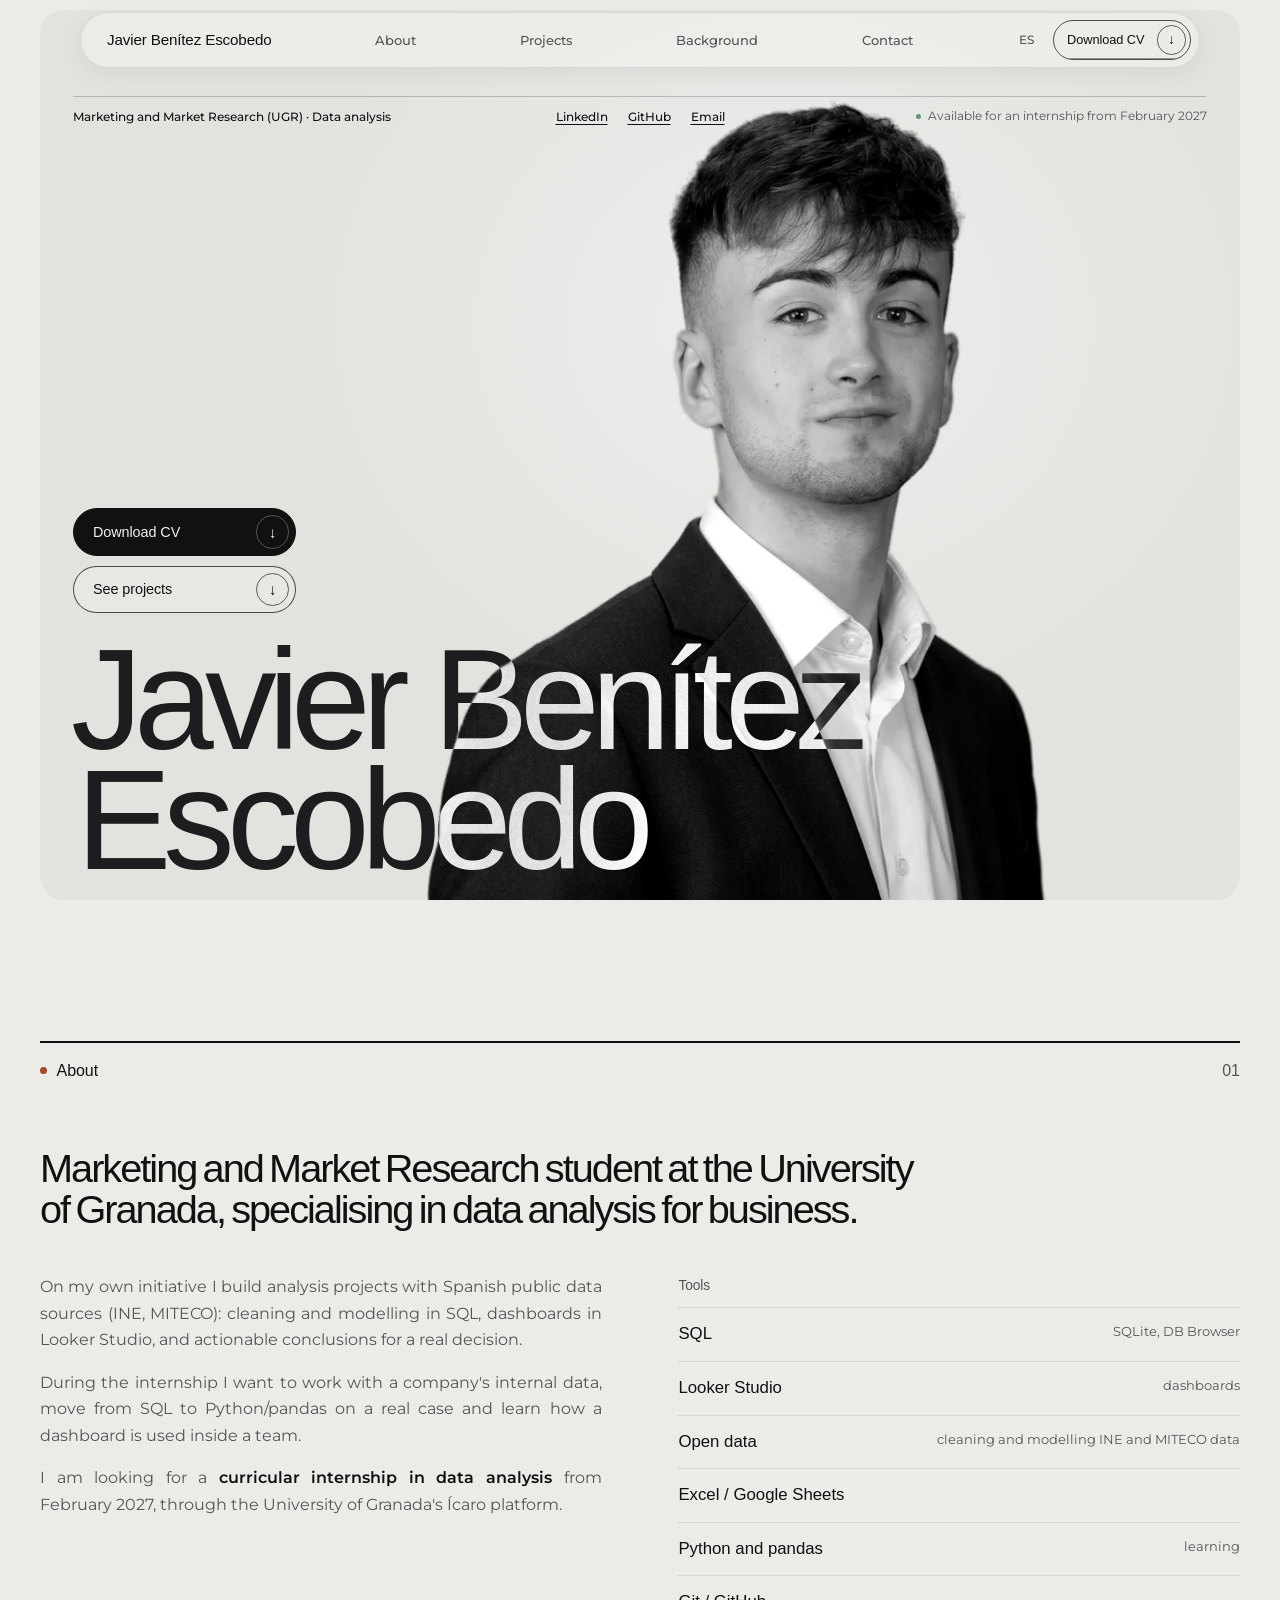
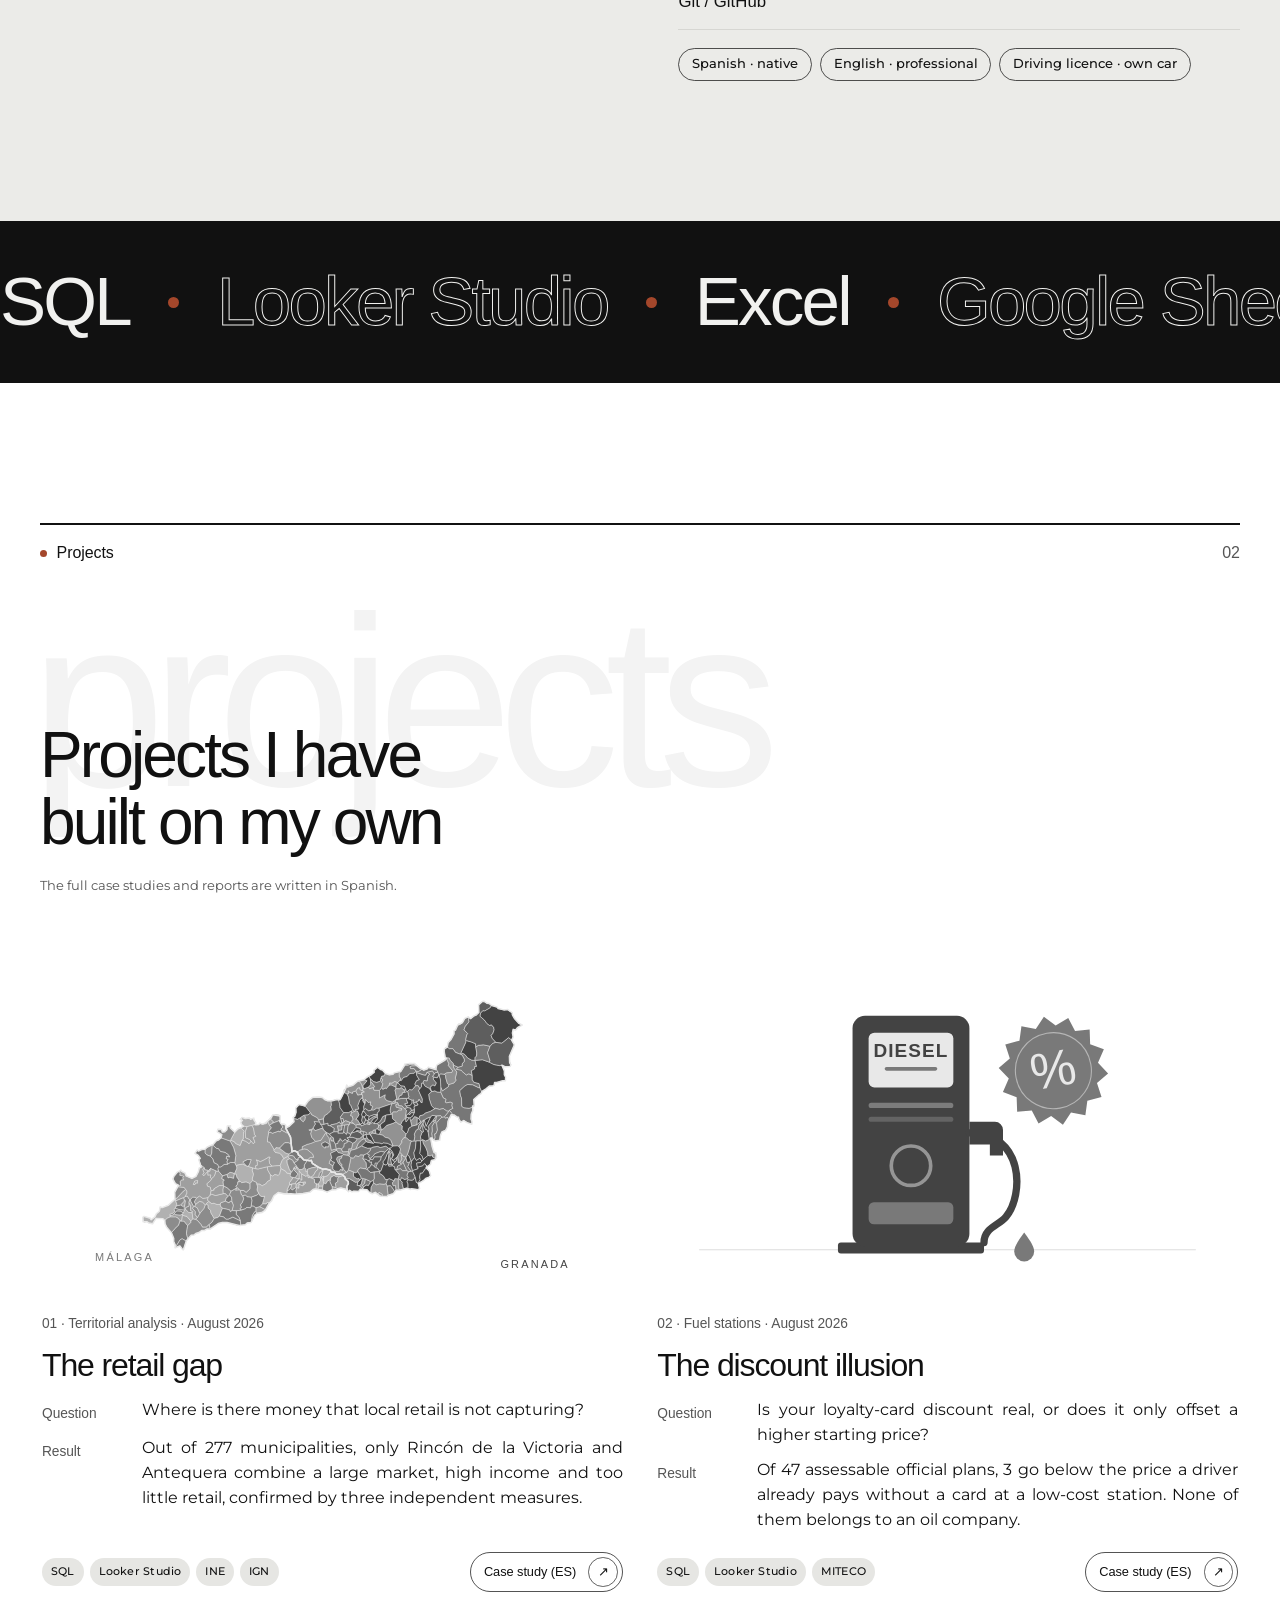
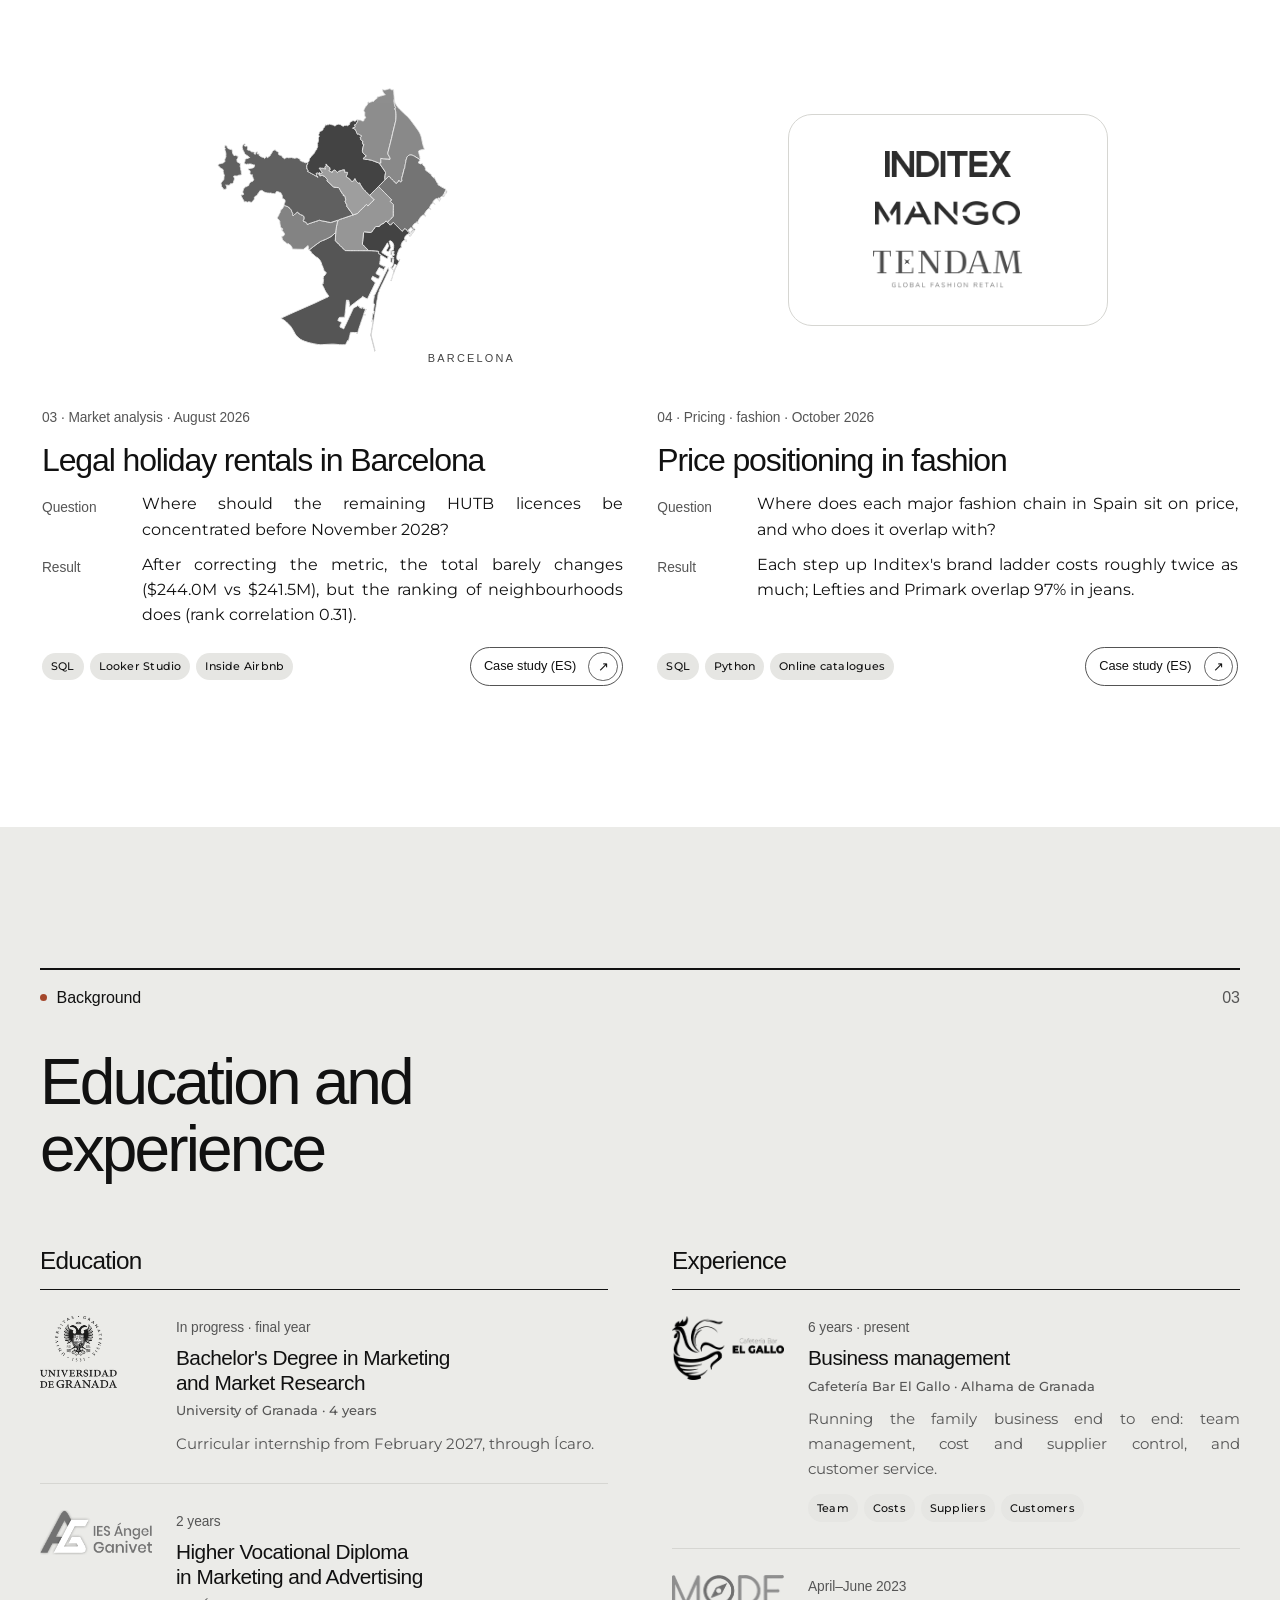
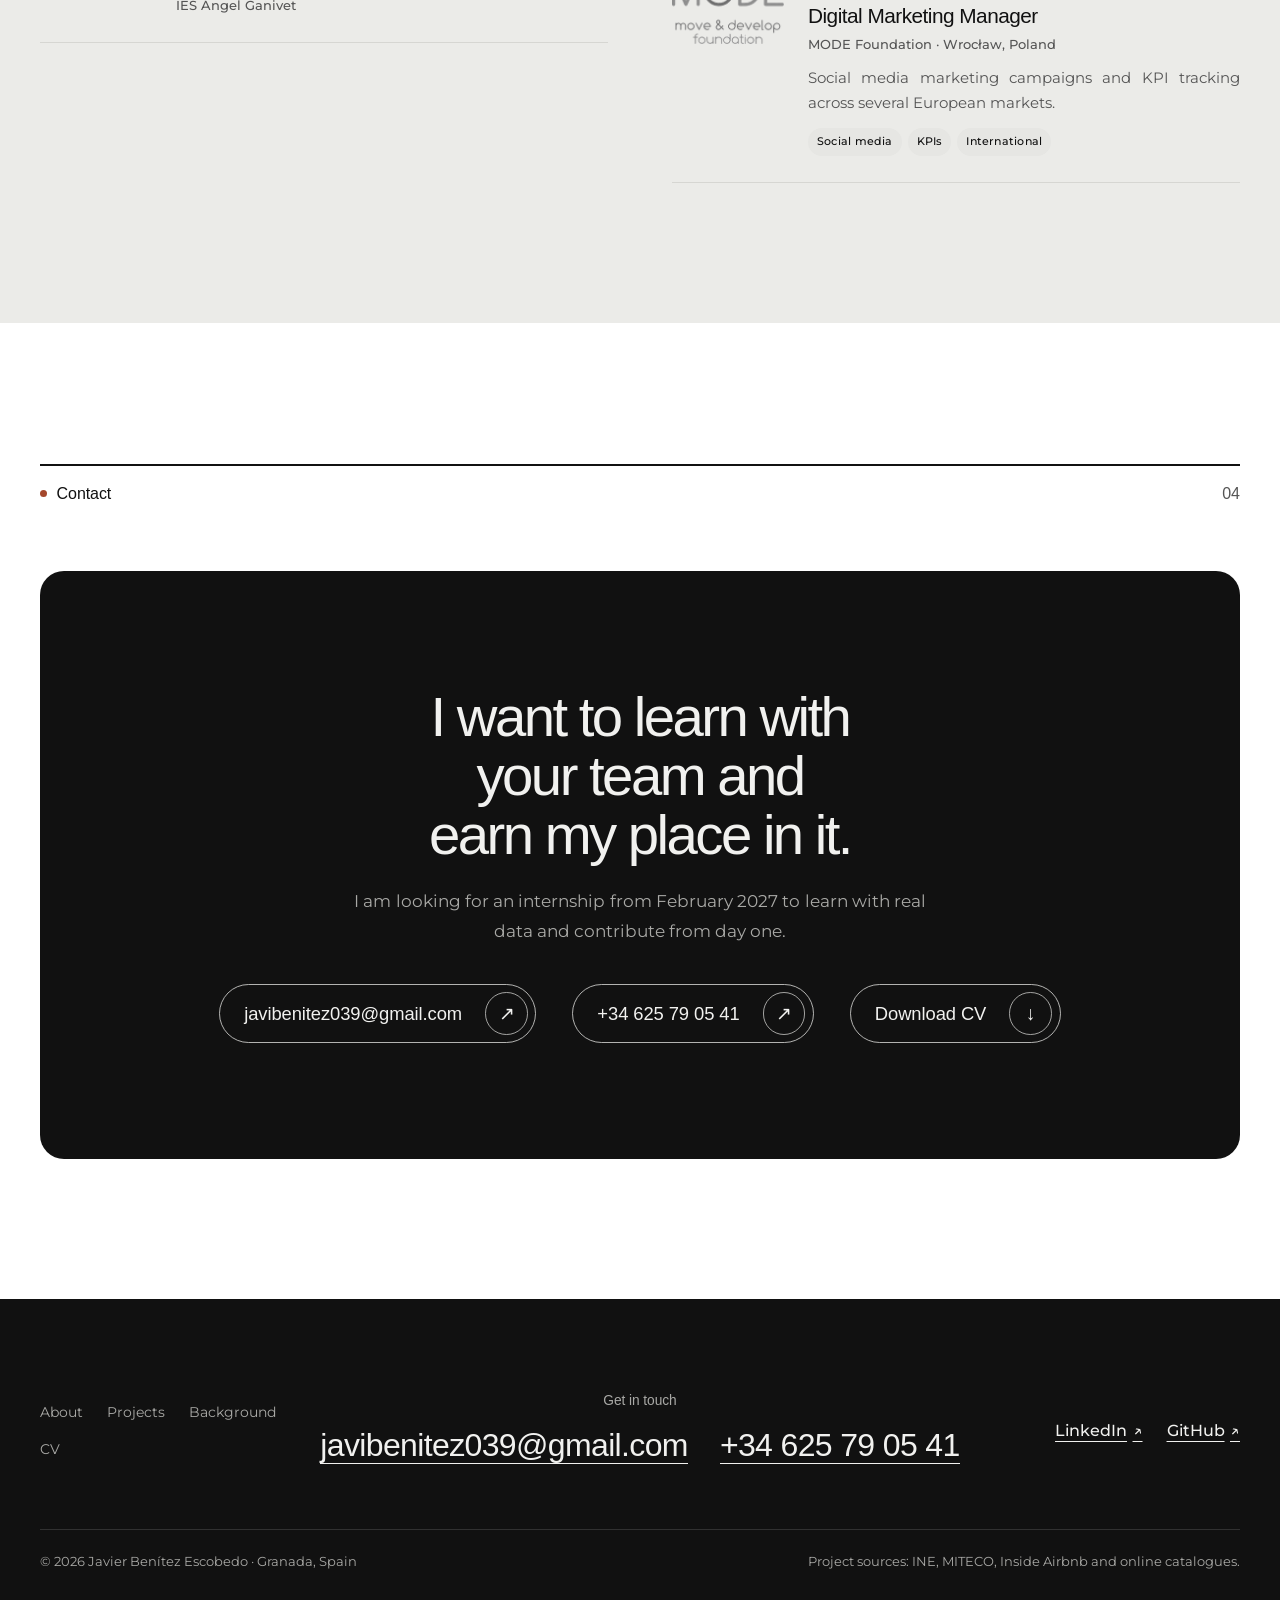
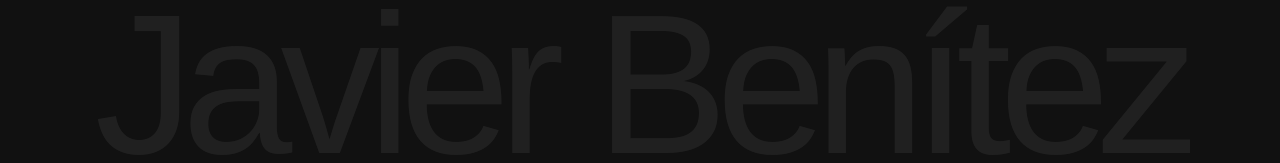
==== site/en/index.html @ ee5f2ea6 "Franja oscura de herramientas en movimiento, ilustraciones que se colorean al pasar el ratón y porta" ====
<!doctype html>
<html lang="en">
<head>
  <meta charset="utf-8">
  <meta name="viewport" content="width=device-width, initial-scale=1">
  <title>Javier Benítez Escobedo · Data analysis · Internship from Feb 2027</title>
  <meta name="description" content="Marketing and Market Research student (University of Granada), specialising in data analysis. Looking for a data analysis internship from February 2027.">
  <link rel="canonical" href="https://degallo.github.io/en/">
  <link rel="alternate" hreflang="es" href="https://degallo.github.io/">
  <link rel="alternate" hreflang="en" href="https://degallo.github.io/en/">
  <meta name="theme-color" content="#EBEBE8">
  <link rel="icon" href="../favicon.svg" type="image/svg+xml">

  <meta property="og:type" content="profile">
  <meta property="og:locale" content="en_GB">
  <meta property="og:site_name" content="Javier Benítez Escobedo">
  <meta property="og:title" content="Javier Benítez Escobedo · Data analysis">
  <meta property="og:description" content="Marketing and Market Research student (University of Granada). Looking for a data analysis internship from February 2027.">
  <meta property="og:url" content="https://degallo.github.io/en/">
  <meta property="og:image" content="https://degallo.github.io/assets/img/og-portfolio.jpg">
  <meta property="og:image:width" content="1200">
  <meta property="og:image:height" content="630">
  <meta name="twitter:card" content="summary_large_image">

  <link rel="preconnect" href="https://fonts.googleapis.com">
  <link rel="preconnect" href="https://fonts.gstatic.com" crossorigin>
  <link rel="stylesheet" href="https://fonts.googleapis.com/css2?family=Montserrat:wght@400;500;600&display=swap">
  <link rel="preload" as="image" href="../assets/img/javier-benitez-recorte-700.webp" imagesrcset="../assets/img/javier-benitez-recorte-700.webp 700w, ../assets/img/javier-benitez-recorte-1200.webp 1200w" imagesizes="(max-width: 860px) 80vw, 46vw">
  <link rel="stylesheet" href="../css/styles.css?v=8">
  <script>document.documentElement.classList.add('js')</script>

  <script type="application/ld+json">
  {
    "@context": "https://schema.org",
    "@type": "Person",
    "name": "Javier Benítez Escobedo",
    "url": "https://degallo.github.io/en/",
    "image": "https://degallo.github.io/assets/img/javier-benitez-1000.webp",
    "email": "mailto:javibenitez039@gmail.com",
    "telephone": "+34625790541",
    "description": "Marketing and Market Research student at the University of Granada. Looking for a curricular internship in data analysis (from February 2027).",
    "alumniOf": [
      { "@type": "CollegeOrUniversity", "name": "Universidad de Granada" },
      { "@type": "EducationalOrganization", "name": "IES Ángel Ganivet" }
    ],
    "knowsAbout": ["Data analysis", "SQL", "SQLite", "Looker Studio", "Market research", "Open data"],
    "knowsLanguage": ["es", "en"],
    "sameAs": [
      "https://www.linkedin.com/in/javierbenitezescobedo",
      "https://github.com/degallo"
    ]
  }
  </script>
</head>
<body>
  <a class="skip-link" href="#contenido">Skip to content</a>

  <header class="site-header">
    <div class="container">
      <button class="nav-toggle" type="button" aria-expanded="false" aria-controls="nav">Menu</button>
      <a class="brand" href="#inicio">Javier Benítez<span class="brand__2"> Escobedo</span></a>
      <nav class="nav" id="nav" aria-label="Main">
        <ul data-spy>
          <li><a href="#sobre-mi">About</a></li>
          <li><a href="#proyectos">Projects</a></li>
          <li><a href="#trayectoria">Background</a></li>
          <li><a href="#contacto">Contact</a></li>
        </ul>
      </nav>
      <div class="header__end">
        <a class="lang" href="../" hreflang="es" lang="es" aria-label="Versión en español">ES</a>
        <a class="btn btn--sm nav__cv" href="../assets/docs/CV_Javier_Benitez_Escobedo.pdf" download><span class="nav__cv-long">Download&nbsp;</span>CV</a>
      </div>
    </div>
  </header>

  <main id="contenido">

    <!-- ===== Hero ===== -->
    <section class="hero" id="inicio" aria-labelledby="titulo">
      <div class="hero__stage">
        <div class="hero__top">
          <p class="hero__role">Marketing and Market Research (UGR) · Data analysis</p>
          <ul class="hero__links">
            <li><a href="https://www.linkedin.com/in/javierbenitezescobedo" target="_blank" rel="me noopener">LinkedIn</a></li>
            <li><a href="https://github.com/degallo" target="_blank" rel="me noopener">GitHub</a></li>
            <li><a href="mailto:javibenitez039@gmail.com">Email</a></li>
          </ul>
          <p class="hero__status">Available for an internship from February 2027</p>
        </div>
        <div class="hero__actions">
          <a class="btn btn--ink" href="../assets/docs/CV_Javier_Benitez_Escobedo.pdf" download>Download CV</a>
          <a class="btn" href="#proyectos">See projects</a>
        </div>
        <img class="hero__photo"
             src="../assets/img/javier-benitez-recorte-700.webp"
             srcset="../assets/img/javier-benitez-recorte-700.webp 700w, ../assets/img/javier-benitez-recorte-1200.webp 1200w"
             sizes="(max-width: 860px) 80vw, 46vw"
             width="700" height="906" fetchpriority="high"
             alt="Black-and-white portrait of Javier Benítez wearing a blazer and a white shirt.">
        <h1 class="hero__name" id="titulo"><span>Javier Benítez</span><span>Escobedo</span></h1>
      </div>
    </section>

    <!-- ===== About ===== -->
    <section class="section" id="sobre-mi" aria-labelledby="sobre-mi-titulo">
      <div class="container">
        <div class="section__index reveal"><p class="eyebrow">About</p><span class="section__num">01</span></div>
        <h2 class="statement reveal" id="sobre-mi-titulo">Marketing and Market Research student at the University of Granada, specialising in data analysis for business.</h2>

        <div class="about-grid">
          <div class="about__text reveal">
            <p>On my own initiative I build analysis projects with Spanish public data sources (INE, MITECO): cleaning and modelling in SQL, dashboards in Looker Studio, and actionable conclusions for a real decision.</p>
            <p>During the internship I want to work with a company's internal data, move from SQL to Python/pandas on a real case and learn how a dashboard is used inside a team.</p>
            <p>I am looking for a <strong>curricular internship in data analysis</strong> from February 2027, through the University of Granada's Ícaro platform.</p>
          </div>

          <div class="tools reveal" style="--d:.08s">
            <p class="label tools__head">Tools</p>
            <ul class="tools__list">
              <li><span>SQL</span><span>SQLite, DB Browser</span></li>
              <li><span>Looker Studio</span><span>dashboards</span></li>
              <li><span>Open data</span><span>cleaning and modelling INE and MITECO data</span></li>
              <li><span>Excel / Google Sheets</span><span></span></li>
              <li><span>Python and pandas</span><span>learning</span></li>
              <li><span>Git / GitHub</span><span></span></li>
            </ul>
            <div class="tools__langs">
              <span class="pill">Spanish · native</span>
              <span class="pill">English · professional</span>
              <span class="pill">Driving licence · own car</span>
            </div>
          </div>
        </div>
      </div>
    </section>

    <!-- ===== Tools strip ===== -->
    <section class="marquee" aria-label="Tools I work with">
      <div class="marquee__track">
        <ul class="marquee__list"><li>SQL</li><li>Looker Studio</li><li>Excel</li><li>Google Sheets</li><li>Python</li><li>pandas</li><li>Git</li><li>GitHub</li><li>INE</li><li>MITECO</li><li>Open data</li></ul>
        <ul class="marquee__list" aria-hidden="true"><li>SQL</li><li>Looker Studio</li><li>Excel</li><li>Google Sheets</li><li>Python</li><li>pandas</li><li>Git</li><li>GitHub</li><li>INE</li><li>MITECO</li><li>Open data</li></ul>
      </div>
    </section>

    <!-- ===== Projects ===== -->
    <section class="section band" id="proyectos" aria-labelledby="proyectos-titulo">
      <div class="container">
        <div class="section__head">
          <div class="section__index reveal"><p class="eyebrow">Projects</p><span class="section__num">02</span></div>
          <p class="ghost" aria-hidden="true">projects</p>
          <h2 class="section__title reveal" id="proyectos-titulo">Projects I have built on my own</h2>
          <p class="section__note reveal">The full case studies and reports are written in Spanish.</p>
        </div>

        <div class="projects">
          <article class="project reveal">
            <a class="project__media" href="../proyectos/hueco-comercial.html" hreflang="es" tabindex="-1" aria-hidden="true">
              <img src="../assets/img/proyectos/iconos/hueco-comercial.svg" width="1600" height="900" loading="lazy" decoding="async"
                   alt="Outline of the provinces of Granada and Málaga split into their 277 municipalities, in black and terracotta.">
            </a>
            <div class="project__body">
              <p class="project__meta label">01 · Territorial analysis · August 2026</p>
              <h3 class="project__title"><a href="../proyectos/hueco-comercial.html" hreflang="es">The retail gap</a></h3>
              <dl class="project__rows">
                <div><dt class="label">Question</dt><dd>Where is there money that local retail is not capturing?</dd></div>
                <div><dt class="label">Result</dt><dd>Out of 277 municipalities, only Rincón de la Victoria and Antequera combine a large market, high income and too little retail, confirmed by three independent measures.</dd></div>
              </dl>
              <div class="project__foot">
                <ul class="tags" aria-label="Tools and sources"><li>SQL</li><li>Looker Studio</li><li>INE</li><li>IGN</li></ul>
                <a class="btn btn--sm" href="../proyectos/hueco-comercial.html" hreflang="es">Case study (ES)</a>
              </div>
            </div>
          </article>

          <article class="project reveal" style="--d:.08s">
            <a class="project__media" href="../proyectos/ilusion-descuento.html" hreflang="es" tabindex="-1" aria-hidden="true">
              <img src="../assets/img/proyectos/iconos/ilusion-descuento.svg" width="1600" height="900" loading="lazy" decoding="async"
                   alt="Fuel pump labelled diesel next to a discount seal with a percent sign.">
            </a>
            <div class="project__body">
              <p class="project__meta label">02 · Fuel stations · August 2026</p>
              <h3 class="project__title"><a href="../proyectos/ilusion-descuento.html" hreflang="es">The discount illusion</a></h3>
              <dl class="project__rows">
                <div><dt class="label">Question</dt><dd>Is your loyalty-card discount real, or does it only offset a higher starting price?</dd></div>
                <div><dt class="label">Result</dt><dd>Of 47 assessable official plans, 3 go below the price a driver already pays without a card at a low-cost station. None of them belongs to an oil company.</dd></div>
              </dl>
              <div class="project__foot">
                <ul class="tags" aria-label="Tools and sources"><li>SQL</li><li>Looker Studio</li><li>MITECO</li></ul>
                <a class="btn btn--sm" href="../proyectos/ilusion-descuento.html" hreflang="es">Case study (ES)</a>
              </div>
            </div>
          </article>

          <article class="project reveal">
            <a class="project__media" href="../proyectos/alquiler-turistico-barcelona.html" hreflang="es" tabindex="-1" aria-hidden="true">
              <img src="../assets/img/proyectos/iconos/alquiler-turistico-barcelona.svg" width="1600" height="900" loading="lazy" decoding="async"
                   alt="Outline of the city of Barcelona split into its ten districts, in black and terracotta.">
            </a>
            <div class="project__body">
              <p class="project__meta label">03 · Market analysis · August 2026</p>
              <h3 class="project__title"><a href="../proyectos/alquiler-turistico-barcelona.html" hreflang="es">Legal holiday rentals in Barcelona</a></h3>
              <dl class="project__rows">
                <div><dt class="label">Question</dt><dd>Where should the remaining HUTB licences be concentrated before November 2028?</dd></div>
                <div><dt class="label">Result</dt><dd>After correcting the metric, the total barely changes ($244.0M vs $241.5M), but the ranking of neighbourhoods does (rank correlation 0.31).</dd></div>
              </dl>
              <div class="project__foot">
                <ul class="tags" aria-label="Tools and sources"><li>SQL</li><li>Looker Studio</li><li>Inside Airbnb</li></ul>
                <a class="btn btn--sm" href="../proyectos/alquiler-turistico-barcelona.html" hreflang="es">Case study (ES)</a>
              </div>
            </div>
          </article>

          <article class="project reveal" style="--d:.08s">
            <a class="project__media project__media--logos" href="../proyectos/posicionamiento-moda.html" hreflang="es" tabindex="-1" aria-hidden="true">
              <span class="logo-box">
                <img src="../assets/img/logos/inditex.webp" width="640" height="132" loading="lazy" decoding="async" alt="Inditex logo">
                <img src="../assets/img/logos/mango.webp" width="640" height="106" loading="lazy" decoding="async" alt="Mango logo">
                <img src="../assets/img/logos/tendam.webp" width="640" height="170" loading="lazy" decoding="async" alt="Tendam logo">
              </span>
            </a>
            <div class="project__body">
              <p class="project__meta label">04 · Pricing · fashion · October 2026</p>
              <h3 class="project__title"><a href="../proyectos/posicionamiento-moda.html" hreflang="es">Price positioning in fashion</a></h3>
              <dl class="project__rows">
                <div><dt class="label">Question</dt><dd>Where does each major fashion chain in Spain sit on price, and who does it overlap with?</dd></div>
                <div><dt class="label">Result</dt><dd>Each step up Inditex's brand ladder costs roughly twice as much; Lefties and Primark overlap 97% in jeans.</dd></div>
              </dl>
              <div class="project__foot">
                <ul class="tags" aria-label="Tools and sources"><li>SQL</li><li>Python</li><li>Online catalogues</li></ul>
                <a class="btn btn--sm" href="../proyectos/posicionamiento-moda.html" hreflang="es">Case study (ES)</a>
              </div>
            </div>
          </article>
        </div>
      </div>
    </section>

    <!-- ===== Background ===== -->
    <section class="section" id="trayectoria" aria-labelledby="trayectoria-titulo">
      <div class="container">
        <div class="section__head">
          <div class="section__index reveal"><p class="eyebrow">Background</p><span class="section__num">03</span></div>
          <h2 class="section__title reveal" id="trayectoria-titulo">Education and experience</h2>
        </div>

        <div class="cv-grid">
          <div class="cv-col reveal">
            <h3 class="cv-col__title">Education</h3>
            <ol class="cv-list">
              <li class="cv-item">
                <div class="cv-item__logo"><img src="../assets/img/logos/ugr.webp" width="149" height="140" loading="lazy" alt="University of Granada logo"></div>
                <div>
                  <p class="cv-item__when label">In progress · final year</p>
                  <h4 class="cv-item__title">Bachelor's Degree in Marketing and Market Research</h4>
                  <p class="cv-item__org">University of Granada · 4 years</p>
                  <p class="cv-item__desc">Curricular internship from February 2027, through Ícaro.</p>
                </div>
              </li>
              <li class="cv-item">
                <div class="cv-item__logo"><img src="../assets/img/logos/ies-angel-ganivet.webp" width="190" height="75" loading="lazy" alt="IES Ángel Ganivet logo"></div>
                <div>
                  <p class="cv-item__when label">2 years</p>
                  <h4 class="cv-item__title">Higher Vocational Diploma in Marketing and Advertising</h4>
                  <p class="cv-item__org">IES Ángel Ganivet</p>
                </div>
              </li>
            </ol>
          </div>

          <div class="cv-col reveal" style="--d:.08s">
            <h3 class="cv-col__title">Experience</h3>
            <ol class="cv-list">
              <li class="cv-item">
                <div class="cv-item__logo"><img src="../assets/img/logos/cafeteria-el-gallo.webp" width="247" height="140" loading="lazy" alt="Cafetería Bar El Gallo logo"></div>
                <div>
                  <p class="cv-item__when label">6 years · present</p>
                  <h4 class="cv-item__title">Business management</h4>
                  <p class="cv-item__org">Cafetería Bar El Gallo · Alhama de Granada</p>
                  <p class="cv-item__desc">Running the family business end to end: team management, cost and supplier control, and customer service.</p>
                  <ul class="tags" aria-label="Areas"><li>Team</li><li>Costs</li><li>Suppliers</li><li>Customers</li></ul>
                </div>
              </li>
              <li class="cv-item">
                <div class="cv-item__logo"><img src="../assets/img/logos/mode-foundation.webp" width="227" height="140" loading="lazy" alt="MODE Foundation logo"></div>
                <div>
                  <p class="cv-item__when label">April–June 2023</p>
                  <h4 class="cv-item__title">Digital Marketing Manager</h4>
                  <p class="cv-item__org">MODE Foundation · Wrocław, Poland</p>
                  <p class="cv-item__desc">Social media marketing campaigns and KPI tracking across several European markets.</p>
                  <ul class="tags" aria-label="Areas"><li>Social media</li><li>KPIs</li><li>International</li></ul>
                </div>
              </li>
            </ol>
          </div>
        </div>
      </div>
    </section>

    <!-- ===== Contact ===== -->
    <section class="section band" id="contacto" aria-labelledby="contacto-titulo">
      <div class="container">
        <div class="section__index reveal"><p class="eyebrow">Contact</p><span class="section__num">04</span></div>
        <div class="cta reveal">
          <h2 id="contacto-titulo">I want to learn with your team and earn my place in it.</h2>
          <p>I am looking for an internship from February 2027 to learn with real data and contribute from day one.</p>
          <div class="cta__actions">
            <a class="btn btn--light" href="mailto:javibenitez039@gmail.com">javibenitez039@gmail.com</a>
            <a class="btn btn--light" href="tel:+34625790541">+34 625 79 05 41</a>
            <a class="btn btn--light" href="../assets/docs/CV_Javier_Benitez_Escobedo.pdf" download>Download CV</a>
          </div>
        </div>
      </div>
    </section>
  </main>

  <footer class="site-footer">
    <div class="container">
      <div class="footer__top">
        <nav class="footer__nav" aria-label="Footer">
          <ul>
            <li><a href="#sobre-mi">About</a></li>
            <li><a href="#proyectos">Projects</a></li>
            <li><a href="#trayectoria">Background</a></li>
            <li><a href="../assets/docs/CV_Javier_Benitez_Escobedo.pdf" download>CV</a></li>
          </ul>
        </nav>
        <div class="footer__contact">
          <p class="label">Get in touch</p>
          <a href="mailto:javibenitez039@gmail.com">javibenitez039@gmail.com</a>
          <a href="tel:+34625790541">+34 625 79 05 41</a>
        </div>
        <ul class="footer__social">
          <li><a class="link-arrow" href="https://www.linkedin.com/in/javierbenitezescobedo" rel="me noopener" target="_blank">LinkedIn <span class="arrow" aria-hidden="true">↗</span></a></li>
          <li><a class="link-arrow" href="https://github.com/degallo" rel="me noopener" target="_blank">GitHub <span class="arrow" aria-hidden="true">↗</span></a></li>
        </ul>
      </div>
      <div class="footer__bottom">
        <span>© <span data-year>2026</span> Javier Benítez Escobedo · Granada, Spain</span>
        <span>Project sources: INE, MITECO, Inside Airbnb and online catalogues.</span>
      </div>
    </div>
    <p class="footer__name" aria-hidden="true">Javier Benítez</p>
  </footer>

  <script src="../js/main.js" defer></script>
</body>
</html>
---- site/css/styles.css ----
/* ==========================================================================
   Portfolio · Javier Benítez Escobedo
   Hoja única. Orden: tokens → base → utilidades → componentes → cabecera
   → portada → caso de estudio → pie → responsive → movimiento.
   ========================================================================== */

/* ---------- Tokens ---------- */
:root {
  /* Color: monocromo con un acento terracota mínimo (el del CV) */
  --bg: #EBEBE8;
  --surface: #FFFFFF;
  --surface-2: #E6E6E3;
  --hero-bg: #E2E2DF;
  --ink: #111111;
  --ink-2: #555555;      /* 6,7:1 sobre --bg */
  --line: #D6D6D2;
  --accent: #A4472B;     /* 5,6:1 sobre --bg */
  --on-dark: #F1F1EF;
  --on-dark-2: #A9A9A6;
  --accent-on-dark: #E08A68;

  /* Tipografía: Helvetica (principal) + Montserrat (texto y etiquetas) */
  --font-display: "Helvetica Neue", Helvetica, Arial, sans-serif;
  --font-text: "Montserrat", "Helvetica Neue", Arial, sans-serif;

  --fs-h2: clamp(2.2rem, 5vw, 4.4rem);
  --fs-h3: clamp(1.3rem, 1.9vw, 1.65rem);
  --fs-lead: clamp(1.05rem, 1.35vw, 1.2rem);
  --fs-body: 0.98rem;
  --fs-small: 0.84rem;
  --fs-label: 0.86rem;

  --gutter: clamp(16px, 3.4vw, 40px);
  --maxw: 1320px;
  --section: clamp(88px, 11vw, 160px);
  --r-sm: 10px;
  --r-md: 16px;
  --r-lg: 24px;
  --header-h: 84px;

  --ease: cubic-bezier(.2, .7, .2, 1);
}

/* ---------- Base ---------- */
*, *::before, *::after { box-sizing: border-box; }

html {
  -webkit-text-size-adjust: 100%;
  scroll-behavior: smooth;
  scroll-padding-top: calc(var(--header-h) + 12px);
}

body {
  margin: 0;
  background: var(--bg);
  color: var(--ink);
  font-family: var(--font-text);
  font-size: var(--fs-body);
  line-height: 1.7;
  -webkit-font-smoothing: antialiased;
  text-rendering: optimizeLegibility;
  overflow-x: hidden;
}

img { display: block; max-width: 100%; height: auto; }

h1, h2, h3, h4 {
  margin: 0;
  font-family: var(--font-display);
  font-weight: 400;
  line-height: 1.05;
  letter-spacing: -0.03em;
  text-wrap: balance;
}

p { margin: 0 0 1em; text-wrap: pretty; }
p:last-child { margin-bottom: 0; }

a { color: inherit; text-decoration-thickness: 1px; text-underline-offset: 0.22em; }
a:hover { color: var(--accent); }

:focus-visible { outline: 2px solid var(--accent); outline-offset: 3px; border-radius: 4px; }

strong { font-weight: 600; }
ul, ol { padding-left: 1.2em; }
code { font-size: .9em; }
::selection { background: var(--ink); color: #fff; }

/* ---------- Utilidades ---------- */
.container { width: 100%; max-width: var(--maxw); margin-inline: auto; padding-inline: var(--gutter); }

.skip-link {
  position: absolute; left: 16px; top: -100px; z-index: 100;
  background: var(--ink); color: var(--on-dark); padding: 10px 16px; border-radius: 8px;
}
.skip-link:focus { top: 12px; color: var(--on-dark); }

/* Marcador de contenido que falta (regla del proyecto: visible y listado en PENDIENTES.md) */
.pendiente {
  display: inline-block;
  font-size: 0.78em; line-height: 1.4; font-weight: 500;
  color: var(--accent);
  border: 1px dashed currentColor; border-radius: 6px;
  padding: 0.1em 0.45em; vertical-align: middle;
}

/* ---------- Componentes ---------- */

/* Etiqueta: Helvetica, caja normal */
.label, .eyebrow {
  font-family: var(--font-display);
  font-size: var(--fs-label);
  font-weight: 500;
  letter-spacing: -0.005em;
  color: var(--ink-2);
}
.eyebrow { display: inline-flex; align-items: center; gap: 0.6em; margin: 0 0 1.4rem; }
.eyebrow::before { content: ""; width: 7px; height: 7px; border-radius: 50%; background: var(--accent); }

.link-arrow {
  display: inline-flex; align-items: center; gap: 0.35em;
  font-weight: 500;
  text-decoration: underline; text-decoration-thickness: 1px; text-underline-offset: 0.3em;
  white-space: nowrap;
}
.link-arrow .arrow { transition: transform .25s var(--ease); }
.link-arrow:hover .arrow { transform: translate(2px, -2px); }

/* Botón en píldora (como la cabecera): texto + círculo con flecha. Al pasar el ratón sube un
   relleno desde abajo, el texto cambia de color y la flecha se desplaza.
   La flecha es ↗ por defecto, ↓ en descargas y en enlaces internos (#). */
.btn {
  --btn-fg: var(--ink);
  --btn-fill: var(--ink);
  --btn-fg-hover: var(--on-dark);
  position: relative; isolation: isolate; overflow: hidden;
  display: inline-flex; align-items: center; justify-content: space-between;
  padding: 0.42em 0.42em 0.42em 1.3em;
  border: 0.6px solid color-mix(in srgb, var(--btn-fg) 72%, transparent); border-radius: 999px;
  background: transparent; color: var(--btn-fg);
  font-family: var(--font-display); font-weight: 500; font-size: 0.9rem; line-height: 1.25;
  letter-spacing: -0.005em; text-decoration: none; white-space: nowrap;
  transition: color .35s var(--ease);
}
.btn::before {                      /* relleno que sube */
  content: ""; position: absolute; inset: 0; z-index: -1;
  background: var(--btn-fill);
  transform: translateY(101%); transition: transform .45s var(--ease);
}
.btn::after {                       /* círculo de la flecha */
  content: "↗"; flex: none;
  display: grid; place-items: center;
  width: 2.2em; height: 2.2em; margin-left: 1.2em;
  border: 0.6px solid color-mix(in srgb, currentColor 65%, transparent); border-radius: 50%;
  font-size: 1.05em; line-height: 1;
  transition: transform .45s var(--ease);
}
.btn[download]::after, .btn[href^="#"]::after { content: "↓"; }
.btn:hover, .btn:focus-visible { color: var(--btn-fg-hover); }
.btn:hover::before, .btn:focus-visible::before { transform: none; }
.btn:hover::after { transform: translate(2px, -2px); }
.btn[download]:hover::after, .btn[href^="#"]:hover::after { transform: translateY(3px); }
.btn:focus-visible { outline-offset: 4px; }

.btn--ink { background: var(--ink); --btn-fg: var(--on-dark); --btn-fill: var(--accent); --btn-fg-hover: #fff; border-color: var(--ink); }
.btn--ink::after { border-color: rgba(241, 241, 239, .3); }
.btn--light { --btn-fg: var(--on-dark); --btn-fill: var(--on-dark); --btn-fg-hover: var(--ink); }
.btn--sm { padding: 0.3em 0.3em 0.3em 1.05em; font-size: 0.8rem; }
.btn--sm::after { margin-left: 0.9em; }
.btn--ghost { background: transparent; }

/* Etiquetas e identificadores: también en píldora, para casar con botones y cabecera */
.pill {
  display: inline-flex; align-items: center; gap: 0.55em;
  padding: 0.5em 0.95em; border-radius: 999px;
  background: transparent; border: 0.6px solid color-mix(in srgb, var(--ink) 72%, transparent);
  font-size: var(--fs-small); font-weight: 500; line-height: 1.3;
}

.tags { display: flex; flex-wrap: wrap; gap: 6px; list-style: none; margin: 0; padding: 0; }
.tags li {
  font-size: 0.7rem; font-weight: 500; letter-spacing: 0.02em;
  padding: 0.38em 0.8em; border-radius: 999px;
  background: var(--surface-2); white-space: nowrap;
}

/* ---------- Cabecera: píldora flotante ----------
   Escritorio: nombre · enlaces repartidos por igual · CV.
   Móvil: Menú · nombre · CV (el menú se despliega bajo la píldora). */
.site-header {
  position: fixed; inset: 12px 0 auto 0; z-index: 50;
  padding: 0 var(--gutter);
  pointer-events: none;
}
.site-header .container {
  pointer-events: auto;
  max-width: 1120px; height: 56px; margin: 0 auto; padding: 0 8px 0 26px;
  display: grid; grid-template-columns: auto minmax(0, 1fr) auto; align-items: center; gap: 12px;
  border: 1px solid rgba(17, 17, 17, .09); border-radius: 999px;
  background: rgba(240, 240, 237, .66);
  -webkit-backdrop-filter: saturate(160%) blur(16px); backdrop-filter: saturate(160%) blur(16px);
  box-shadow: 0 6px 24px rgba(17, 17, 17, .06);
  transition: background .3s, box-shadow .3s;
}
.site-header.is-scrolled .container {
  background: rgba(240, 240, 237, .9);
  box-shadow: 0 8px 30px rgba(17, 17, 17, .1);
}

.brand {
  grid-column: 1; justify-self: start;
  font-family: var(--font-display); font-size: 0.95rem; font-weight: 500; letter-spacing: -0.01em;
  text-decoration: none; white-space: nowrap;
}

.nav { grid-column: 2; display: flex; }
.nav ul { flex: 1; display: flex; justify-content: space-evenly; gap: 12px; list-style: none; margin: 0; padding: 0; }
.nav ul a {
  position: relative; display: block; padding: 6px 0;
  font-size: 0.82rem; font-weight: 500; text-decoration: none; color: var(--ink-2);
  transition: color .25s;
}
.nav ul a::after {                   /* subrayado fino que crece */
  content: ""; position: absolute; left: 0; right: 0; bottom: 1px; height: 1px;
  background: currentColor; transform: scaleX(0); transform-origin: left;
  transition: transform .35s var(--ease);
}
.nav ul a:hover, .nav ul a[aria-current="true"] { color: var(--ink); }
.nav ul a:hover::after, .nav ul a[aria-current="true"]::after { transform: scaleX(1); }
.nav__cv { grid-column: 3; justify-self: end; }

.nav-toggle {
  display: none; grid-column: 1; justify-self: start; align-items: center; gap: 10px;
  appearance: none; cursor: pointer; border: 0; background: transparent;
  font: inherit; font-size: 0.85rem; font-weight: 500; color: var(--ink);
  padding: 8px 4px 8px 0;
}
.nav-toggle::before {                /* icono de tres rayas */
  content: ""; width: 16px; height: 10px;
  background: linear-gradient(currentColor 0 0) top / 100% 1.5px no-repeat,
              linear-gradient(currentColor 0 0) center / 100% 1.5px no-repeat,
              linear-gradient(currentColor 0 0) bottom / 100% 1.5px no-repeat;
}

/* ==========================================================================
   Portada
   ========================================================================== */

/* ---------- Hero: nombre gigante cruzando el retrato ---------- */
.hero { padding: 10px var(--gutter) 0; }
.hero__stage {
  position: relative;
  isolation: isolate;               /* el modo de fusión del nombre solo mezcla con el hero */
  overflow: hidden;
  height: clamp(600px, calc(100svh - 10px), 1000px);
  border-radius: var(--r-lg);
  background:
    radial-gradient(ellipse 60% 70% at 62% 35%, #EDEDEB 0%, transparent 70%),
    var(--hero-bg);
}
.hero__photo {
  position: absolute; z-index: 1;
  bottom: 0; left: 58%;
  height: 90%; width: auto; max-width: none;
  transform: translateX(-50%);
}
.hero__name {
  position: absolute; z-index: 2;
  left: clamp(14px, 2.4vw, 36px); right: clamp(14px, 2.4vw, 36px);
  bottom: clamp(12px, 1.6vw, 28px);
  margin: 0;
  font-size: clamp(3.6rem, 11.2vw, 13.6rem);
  line-height: 0.84;
  letter-spacing: -0.06em;
  color: #fff;
  mix-blend-mode: difference;        /* oscuro sobre el fondo, claro sobre la americana */
  text-wrap: initial;
}
.hero__name > span { display: block; }
.hero__name > span + span { padding-left: 0.04em; }
.hero__name .w { display: inline-block; white-space: nowrap; }
.hero__name .ch { display: inline-block; }

/* Fila de datos bajo la cabecera: una línea fina y tres bloques pequeños */
.hero__top {
  position: absolute; z-index: 3;
  inset: calc(var(--header-h) + 2px) clamp(16px, 2.6vw, 40px) auto;
  display: grid; grid-template-columns: 1fr auto 1fr; align-items: center; gap: 12px 24px;
  padding-top: 12px;
  font-size: 0.78rem; line-height: 1.4;
}
.hero__top::before {                 /* línea fina que se dibuja al entrar */
  content: ""; position: absolute; left: 0; right: 0; top: 0; height: 1px;
  background: rgba(17, 17, 17, .22); transform-origin: left;
}
.hero__role { margin: 0; color: var(--ink); font-weight: 500; }
.hero__links { list-style: none; margin: 0; padding: 0; display: flex; gap: 20px; }
.hero__links a { font-size: inherit; font-weight: 500; }
/* Disponibilidad: texto pequeño y apagado, sin caja */
.hero__status {
  margin: 0; justify-self: end; display: inline-flex; align-items: center; gap: 0.6em;
  color: var(--ink-2); font-size: 0.74rem; opacity: .9;
}
.hero__status::before { content: ""; width: 5px; height: 5px; border-radius: 50%; background: #2F7D4F; opacity: .75; }

/* Botones de la portada, sobre el nombre */
.hero__actions {
  position: absolute; z-index: 3;
  left: clamp(16px, 2.6vw, 40px);
  bottom: calc(clamp(12px, 1.6vw, 28px) + 1.68 * clamp(3.6rem, 11.2vw, 13.6rem) + clamp(16px, 2vw, 32px));
  display: flex; flex-direction: column; align-items: flex-start; gap: 10px;
}
.hero__actions .btn { min-width: 15.5em; }
.hero__actions .btn:not(.btn--ink) { background: rgba(235, 235, 232, .55); }

/* ---------- Sobre mí ---------- */
.statement {
  font-size: clamp(1.6rem, 3.1vw, 2.8rem);
  line-height: 1.04;
  letter-spacing: -0.05em;
  word-spacing: -0.07em;
  max-width: 27em;
  margin-bottom: clamp(28px, 3.4vw, 48px);
  text-align: left; -webkit-hyphens: manual; hyphens: manual;   /* justificado = huecos enormes entre palabras */
}
.about-grid {
  display: grid;
  grid-template-columns: minmax(0, 1fr) minmax(0, 1fr);
  gap: clamp(32px, 6vw, 96px);
  align-items: start;
}
.about__text { color: var(--ink-2); max-width: 54ch; }
.about__text strong { color: var(--ink); }

.tools__list { list-style: none; margin: 0; padding: 0; border-bottom: 1px solid var(--line); }
.tools__list li { display: flex; justify-content: space-between; gap: 16px; padding: 12px 0; border-top: 1px solid var(--line); }
.tools__list li span:first-child { font-family: var(--font-display); font-size: 1.05rem; }
.tools__list li span:last-child { color: var(--ink-2); text-align: right; font-size: var(--fs-small); }
.tools__head { margin-bottom: 10px; }
.tools__langs { margin-top: 18px; display: flex; flex-wrap: wrap; gap: 8px; }

/* ---------- Secciones genéricas ---------- */
.section { padding-block: var(--section); }
.section--tight { padding-top: 0; }
.section__head { margin-bottom: clamp(40px, 5vw, 72px); position: relative; }
.section__title { font-size: var(--fs-h2); letter-spacing: -0.045em; max-width: 18ch; }

/* Palabra gigante de fondo (decorativa) */
.ghost {
  font-family: var(--font-display);
  font-size: clamp(5rem, 19vw, 18rem);
  line-height: .8; letter-spacing: -0.06em;
  color: rgba(17, 17, 17, .045);
  white-space: nowrap; margin: 0 0 -0.32em -0.04em;
  user-select: none; pointer-events: none;
}

/* ---------- Proyectos ---------- */
.projects {
  display: grid; grid-template-columns: repeat(2, minmax(0, 1fr));
  gap: clamp(48px, 5vw, 72px) clamp(20px, 2.4vw, 32px);
}
.project { display: flex; flex-direction: column; }
.project__media {
  display: block; overflow: hidden;
  border-radius: var(--r-lg); background: transparent;
  aspect-ratio: 16 / 9;
}
.project__media img { width: 100%; height: 100%; object-fit: cover; transition: transform .6s var(--ease); }
.project:hover .project__media img { transform: scale(1.02); }
.project__media--logos { display: grid; place-items: center; }
.logo-box {                             /* cuadro que reúne los logotipos de las cadenas */
  display: grid; justify-items: center; gap: clamp(14px, 2vw, 24px);
  width: min(58%, 320px); padding: clamp(20px, 3vw, 36px) clamp(24px, 3.4vw, 44px);
  background: #fff; border: 0.6px solid var(--line); border-radius: var(--r-lg);
}
.project__media--logos .logo-box img { width: auto; height: auto; max-width: 100%; object-fit: contain; filter: grayscale(1); transition: filter .4s; }
.project__media--logos .logo-box img:nth-child(1) { height: clamp(18px, 2.2vw, 26px); }
.project__media--logos .logo-box img:nth-child(2) { height: clamp(16px, 2vw, 24px); }
.project__media--logos .logo-box img:nth-child(3) { height: clamp(28px, 3.4vw, 40px); }
.project:hover .project__media--logos img { filter: none; transform: none; }
.project__body { padding: 22px 2px 0; display: flex; flex-direction: column; gap: 14px; flex: 1; }
.project__meta { margin: 0; }
.project__title { font-size: clamp(1.6rem, 2.5vw, 2.2rem); letter-spacing: -0.035em; }
.project__title a { text-decoration: none; }
.project__rows { margin: 0; display: grid; gap: 10px; }
.project__rows div { display: grid; grid-template-columns: 88px 1fr; gap: 12px; }
.project__rows dt { padding-top: 0.35em; color: var(--ink-2); }
.project__rows dd { margin: 0; line-height: 1.6; }
.project__foot { margin-top: auto; padding-top: 6px; display: flex; flex-wrap: wrap; justify-content: space-between; align-items: center; gap: 14px; }

/* ---------- Trayectoria ---------- */
.cv-grid { display: grid; grid-template-columns: repeat(2, minmax(0, 1fr)); gap: clamp(32px, 5vw, 80px); }
.cv-col__title { font-size: var(--fs-h3); padding-bottom: 16px; border-bottom: 1px solid var(--ink); }
.cv-list { list-style: none; margin: 0; padding: 0; }
.cv-item {
  display: grid; grid-template-columns: 112px minmax(0, 1fr); gap: 24px;
  padding: 26px 0; border-bottom: 1px solid var(--line);
}
.cv-item__logo { align-self: start; }          /* sin marco ni fondo: el logo (PNG transparente) directamente sobre la página */
.cv-item__logo img {
  max-width: 112px; max-height: 72px; width: auto; height: auto; object-fit: contain; object-position: left top;
  filter: grayscale(1) contrast(1.05);
  transition: filter .3s;
}
.cv-item:hover .cv-item__logo img { filter: none; }
.cv-item__when { margin: 0 0 6px; }
.cv-item__title { font-size: 1.3rem; letter-spacing: -0.025em; line-height: 1.2; margin-bottom: 4px; }
.cv-item__org { margin: 0 0 10px; color: var(--ink-2); font-size: var(--fs-small); font-weight: 500; }
.cv-item__desc { color: var(--ink-2); font-size: 0.92rem; margin-bottom: 12px; }

/* ---------- CTA ---------- */
.cta {
  background: var(--ink); color: var(--on-dark);
  border-radius: var(--r-lg);
  padding: clamp(56px, 9vw, 128px) clamp(24px, 5vw, 64px);
  text-align: center;
}
.cta .eyebrow { color: var(--on-dark-2); justify-content: center; }
.cta .eyebrow::before { background: var(--accent-on-dark); }
.cta h2 { font-size: clamp(2rem, 4.4vw, 4rem); letter-spacing: -0.045em; max-width: 17ch; margin: 0 auto 1.4rem; }
.cta p { color: var(--on-dark-2); max-width: 52ch; margin: 0 auto 2.4rem; font-size: var(--fs-lead); }
.cta__actions { display: flex; flex-wrap: wrap; justify-content: center; gap: 16px 36px; }

.cta__actions .btn { font-size: clamp(0.95rem, 1.6vw, 1.15rem); }

/* ==========================================================================
   Caso de estudio
   ========================================================================== */
.case-hero { padding-top: calc(var(--header-h) + clamp(24px, 4vw, 56px)); }
.back { display: inline-flex; gap: .4em; font-size: var(--fs-small); font-weight: 500; color: var(--ink-2); text-decoration: none; margin-bottom: 32px; }
.case-hero .pill { margin-bottom: 22px; }
.case-hero h1 { font-size: clamp(2.6rem, 6.4vw, 6rem); letter-spacing: -0.055em; max-width: 16ch; }
.case-hero__sub { font-size: var(--fs-lead); color: var(--ink-2); max-width: 56ch; margin: 24px 0 0; line-height: 1.6; }
.case-cover { margin: clamp(32px, 5vw, 64px) 0 0; border-radius: var(--r-lg); overflow: hidden; background: var(--surface); }

.case-layout {
  display: grid; grid-template-columns: minmax(0, 300px) minmax(0, 1fr);
  gap: clamp(32px, 6vw, 96px);
  padding-top: clamp(48px, 6vw, 88px); align-items: start;
}

.ficha {
  position: sticky; top: calc(var(--header-h) + 16px);
  background: var(--surface); border-radius: var(--r-lg);
  padding: 24px; font-size: 0.86rem;
}
.ficha h2 { font-size: 1.05rem; letter-spacing: -0.01em; margin-bottom: 8px; }
.ficha dl { margin: 0; }
.ficha dl div { padding: 12px 0; border-top: 1px solid var(--line); }
.ficha dt { font-size: var(--fs-label); font-family: var(--font-display); font-weight: 500; letter-spacing: -0.005em; color: var(--ink-2); margin-bottom: 4px; }
.ficha dd { margin: 0; line-height: 1.5; }
.ficha__actions { display: grid; gap: 8px; margin-top: 18px; }
.ficha__actions .btn { width: 100%; white-space: normal; text-align: left; }
.ficha__toc { margin-top: 20px; padding-top: 16px; border-top: 1px solid var(--line); }
.ficha__toc ol { list-style: none; padding: 0; margin: 0; display: grid; gap: 6px; }
.ficha__toc a { text-decoration: none; color: var(--ink-2); }
.ficha__toc a:hover, .ficha__toc a[aria-current="true"] { color: var(--ink); font-weight: 600; }

.case-body { max-width: 820px; min-width: 0; }
.case-body > section { padding-bottom: clamp(56px, 7vw, 96px); }
.case-body h2 { font-size: clamp(2rem, 3.6vw, 3rem); letter-spacing: -0.04em; margin-bottom: 1.4rem; }
.case-body h3 { font-size: var(--fs-h3); margin: 2.2rem 0 0.8rem; }
.case-body p, .case-body li { color: var(--ink-2); }
.case-body p strong, .case-body li strong { color: var(--ink); }
.case-body .lead { font-size: var(--fs-lead); color: var(--ink); line-height: 1.6; }
.case-body ul li, .case-body ol li { margin-bottom: 0.5em; }

.kpis { display: grid; grid-template-columns: repeat(2, minmax(0, 1fr)); gap: 12px; }
.kpi { background: var(--surface); border-radius: var(--r-md); padding: 22px; }
.kpi__num { font-family: var(--font-display); font-size: clamp(2.2rem, 4vw, 3.3rem); letter-spacing: -0.05em; line-height: 1; margin-bottom: 10px; font-variant-numeric: tabular-nums; }
.kpi__label { color: var(--ink-2); font-size: 0.9rem; line-height: 1.5; }

.formula {
  background: var(--ink); color: var(--on-dark);
  border-radius: var(--r-md); padding: clamp(22px, 3vw, 32px);
  font-family: var(--font-display); font-size: clamp(1.05rem, 1.8vw, 1.3rem); line-height: 1.5;
  margin: 0 0 16px;
}
.case-body .formula { color: var(--on-dark); }
.formula small { display: block; font-family: var(--font-display); color: var(--on-dark-2); font-size: var(--fs-label); font-weight: 500; margin-bottom: 10px; }
.is-isnt { display: grid; grid-template-columns: repeat(2, minmax(0, 1fr)); gap: 12px; margin-bottom: 16px; }
.is-isnt > div { background: var(--surface); border-radius: var(--r-md); padding: 22px; }
.is-isnt h3 { margin: 0 0 8px; font-size: 1.1rem; display: flex; align-items: center; gap: .5em; }
.is-isnt h3::before { content: "+"; color: #2F7D4F; }
.is-isnt > div:last-child h3::before { content: "−"; color: var(--accent); }
.is-isnt p { font-size: 0.93rem; }
.example { border-left: 2px solid var(--ink); padding: 4px 0 4px 18px; }
.example p { color: var(--ink); }

.funnel { list-style: none; margin: 0; padding: 0; display: grid; gap: 10px; }
.funnel li { display: grid; gap: 6px; margin: 0; }
.funnel__bar { position: relative; height: 44px; border-radius: 10px; background: var(--surface-2); overflow: hidden; }
.funnel__bar span { position: absolute; inset: 0 auto 0 0; width: var(--w); background: #BDBDB8; border-radius: 10px; transform-origin: left; }
.funnel li:last-child .funnel__bar span { background: var(--ink); }
.funnel__bar b { position: absolute; left: 14px; top: 50%; transform: translateY(-50%); font-family: var(--font-display); font-weight: 400; font-size: 1.05rem; font-variant-numeric: tabular-nums; color: var(--ink); }
.funnel li:last-child .funnel__bar b { color: #fff; }
.funnel__txt { display: flex; justify-content: space-between; gap: 16px; font-size: 0.9rem; }
.funnel__txt span:first-child { color: var(--ink); font-weight: 500; }
.funnel__txt span:last-child { color: var(--ink-2); text-align: right; font-size: 0.8rem; padding-top: 0.15em; }
.funnel-note { margin-top: 18px; font-style: italic; }

.figure { margin: 2rem 0; }
.figure a { display: block; border-radius: var(--r-md); overflow: hidden; background: var(--surface); }
.figure img { width: 100%; transition: opacity .2s; }
.figure a:hover img { opacity: .92; }
.figure figcaption { margin-top: 10px; font-size: var(--fs-small); color: var(--ink-2); }
.figure figcaption b { color: var(--ink); font-weight: 600; }

.groups { display: grid; gap: 12px; margin: 1.6rem 0; }
.group { background: var(--surface); border-radius: var(--r-md); padding: 24px; }
.group__tag, .callout__tag { font-size: var(--fs-label); font-family: var(--font-display); font-weight: 500; letter-spacing: -0.005em; color: var(--accent); margin-bottom: 8px; }
.group h3 { margin: 0 0 10px; }
.group p, .group li { font-size: 0.93rem; }
.group ul { margin: 0; }

.callout { background: var(--surface-2); border-radius: var(--r-md); padding: 24px; margin: 1.6rem 0; }
.callout h3 { margin-top: 0; }

.table-wrap { overflow-x: auto; margin: 1.6rem 0; border-radius: var(--r-md); background: var(--surface); -webkit-overflow-scrolling: touch; }
table { width: 100%; border-collapse: collapse; font-size: 0.88rem; }
caption { text-align: left; padding: 16px 18px 4px; font-size: var(--fs-label); font-family: var(--font-display); font-weight: 500; letter-spacing: -0.005em; color: var(--ink-2); }
th, td { padding: 11px 18px; text-align: left; border-bottom: 1px solid var(--line); vertical-align: top; }
tr:last-child td { border-bottom: 0; }
th { font-weight: 600; color: var(--ink-2); font-size: 0.8rem; }
td.num, th.num { text-align: right; font-variant-numeric: tabular-nums; white-space: nowrap; }
tbody td:first-child { color: var(--ink); }

.numbered { counter-reset: n; list-style: none; padding: 0; margin: 0; }
.numbered li { counter-increment: n; position: relative; padding: 16px 0 16px 48px; border-top: 1px solid var(--line); margin: 0; }
.numbered li::before { content: counter(n, decimal-leading-zero); position: absolute; left: 0; top: 17px; font-family: var(--font-display); font-size: var(--fs-small); color: var(--accent); }
.numbered .stop { display: block; margin-top: 6px; font-size: 0.9rem; }
.numbered .stop::before { content: "Criterio de parada · "; font-size: var(--fs-label); font-family: var(--font-display); font-weight: 500; color: var(--accent); }

.dashboard { border: 1px dashed var(--line); border-radius: var(--r-md); padding: 28px; background: var(--surface); }
.dashboard__frame { aspect-ratio: 16 / 10; width: 100%; border: 0; border-radius: var(--r-sm); }

.conclusion { background: var(--ink); color: var(--on-dark); border-radius: var(--r-lg); padding: clamp(28px, 5vw, 56px); }
.conclusion .eyebrow { color: var(--on-dark-2); }
.conclusion .eyebrow::before { background: var(--accent-on-dark); }
.conclusion blockquote { margin: 0 0 1.4rem; font-family: var(--font-display); font-size: clamp(1.7rem, 3.4vw, 2.7rem); line-height: 1.12; letter-spacing: -0.04em; }
.case-body .conclusion p { color: var(--on-dark-2); }
.case-body .conclusion p strong { color: var(--on-dark); }

.case-nav { display: grid; grid-template-columns: 1fr 1fr; gap: 16px; margin-top: clamp(24px, 4vw, 48px); }
.case-nav a {
  display: flex; flex-direction: column; gap: 6px;
  background: var(--surface); border-radius: var(--r-lg);
  padding: clamp(20px, 3vw, 32px); text-decoration: none; transition: background .2s;
}
.case-nav a:hover { background: var(--surface-2); color: inherit; }
.case-nav small { font-size: var(--fs-label); font-family: var(--font-display); font-weight: 500; letter-spacing: -0.005em; color: var(--ink-2); }
.case-nav span { font-family: var(--font-display); font-size: clamp(1.2rem, 2.2vw, 1.7rem); letter-spacing: -0.03em; line-height: 1.15; }
.case-nav a:last-child { text-align: right; align-items: flex-end; }

/* ---------- Pie ---------- */
.site-footer { background: var(--ink); color: var(--on-dark); padding-top: clamp(56px, 7vw, 96px); overflow: hidden; }
.site-footer a { color: var(--on-dark); }
.site-footer a:hover { color: var(--accent-on-dark); }
.footer__top { display: grid; grid-template-columns: 1fr auto 1fr; gap: 32px; align-items: center; }
.footer__nav ul { list-style: none; margin: 0; padding: 0; display: flex; flex-wrap: wrap; gap: 10px 24px; }
.footer__nav a { text-decoration: none; color: var(--on-dark-2); font-size: 0.88rem; }
.footer__contact { text-align: center; }
.footer__contact a + a { margin-left: 28px; }
.footer__contact p { margin: 0 0 6px; color: var(--on-dark-2); }
.footer__contact a { font-family: var(--font-display); font-size: clamp(1.25rem, 2.6vw, 2rem); letter-spacing: -0.02em; text-decoration: none; border-bottom: 1px solid currentColor; }
.footer__social { display: flex; justify-content: flex-end; gap: 24px; list-style: none; margin: 0; padding: 0; }
.footer__bottom {
  display: flex; justify-content: space-between; flex-wrap: wrap; gap: 8px 24px;
  margin-top: 56px; padding-top: 20px; border-top: 1px solid rgba(241, 241, 239, .14);
  color: var(--on-dark-2); font-size: var(--fs-small);
}
.footer__name {
  font-family: var(--font-display);
  font-size: clamp(4rem, 15.5vw, 15rem); letter-spacing: -0.06em; line-height: 0.8;
  white-space: nowrap; text-align: center;
  color: rgba(241, 241, 239, .07);
  margin: 32px 0 -0.12em; user-select: none;
}

/* ==========================================================================
   Responsive
   ========================================================================== */
@media (max-width: 1080px) {
  .case-layout { grid-template-columns: minmax(0, 1fr); }
  .ficha { position: static; }
  .ficha__toc { display: none; }
  .case-body { max-width: none; }
}

@media (max-width: 960px) {
  .about-grid, .cv-grid { grid-template-columns: minmax(0, 1fr); }
  .footer__top { grid-template-columns: 1fr; text-align: center; }
  .footer__nav ul, .footer__social { justify-content: center; }
}

@media (max-width: 860px) {
  :root { --header-h: 80px; }
  .site-header .container { padding: 0 8px 0 20px; }
  .nav-toggle { display: inline-flex; }
  .brand { grid-column: 2; justify-self: center; font-size: 0.92rem; }
  .brand__2 { display: none; }
  .nav__cv-long { display: none; }
  .nav {
    position: absolute; grid-column: 1 / -1; inset: calc(100% + 8px) 0 auto 0; display: block;
    padding: 6px 22px 10px; border: 1px solid rgba(17, 17, 17, .1); border-radius: 24px;
    background: var(--bg); box-shadow: 0 14px 40px rgba(17, 17, 17, .12);
    transform: translateY(-8px); opacity: 0; visibility: hidden;
    transition: opacity .2s, transform .2s, visibility .2s;
  }
  .nav.is-open { opacity: 1; transform: none; visibility: visible; }
  .nav ul { flex-direction: column; gap: 0; }
  .nav ul a { font-size: 1.15rem; padding: 14px 0; color: var(--ink); border-bottom: 1px solid var(--line); }
  .nav ul li:last-child a { border-bottom: 0; }
  .nav ul a::after { display: none; }
  .nav ul a[aria-current="true"] { color: var(--accent); }
  /* sin JS, el menú se ve siempre */
  html:not(.js) .nav { position: static; grid-column: 1 / -1; opacity: 1; visibility: visible; transform: none; box-shadow: none; }
  html:not(.js) .site-header { position: static; }

  .hero__stage { height: clamp(560px, 88svh, 760px); }
  .hero__photo { height: 67%; left: 56%; }
  .hero__name { font-size: 17.6vw; line-height: 0.86; }
  .hero__top { grid-template-columns: minmax(0, 1fr); gap: 8px; font-size: 0.74rem; }
  .hero__status { justify-self: start; }
  .hero__actions { bottom: auto; top: calc(var(--header-h) + 118px); }
  .hero__actions .btn { min-width: 0; padding: 0.3em 0.3em 0.3em 1.05em; font-size: 0.8rem; }
  .hero__actions .btn::after { margin-left: 0.9em; }
  .nav__cv::after { display: none; }
  .header__end { gap: 10px; }
  .nav__cv { padding: 0.62em 1.05em; }
  .hero__actions .btn:not(.btn--ink) { display: none; }
  .projects { grid-template-columns: minmax(0, 1fr); }
}

@media (max-width: 600px) {
  :root { --fs-body: 0.95rem; }
  .project__rows div { grid-template-columns: minmax(0, 1fr); gap: 2px; }
  .cv-item { grid-template-columns: 72px minmax(0, 1fr); gap: 16px; }
  .cv-item__logo img { max-width: 72px; max-height: 48px; }
  .kpis, .is-isnt { grid-template-columns: minmax(0, 1fr); }
  .case-nav { grid-template-columns: minmax(0, 1fr); }
  .case-nav a:last-child { text-align: left; align-items: flex-start; }
  .funnel__txt { flex-direction: column; gap: 2px; }
  .funnel__txt span:last-child { text-align: left; }
  .tools__list li { flex-direction: column; gap: 2px; }
  .tools__list li span:last-child { text-align: left; }
  th, td { padding: 10px 12px; }
}

/* ---------- Franja oscura de herramientas (marquesina) ----------
   Dos copias de la lista; la pista se desplaza el 50 % y vuelve a empezar
   sin salto. Con movimiento reducido se queda quieta y envuelve. */
.marquee {
  overflow: hidden; background: var(--ink); color: var(--on-dark);
  padding-block: clamp(26px, 3.6vw, 52px);
}
.marquee__track { display: flex; width: max-content; }
.marquee__list {
  display: flex; align-items: center; flex: none;
  list-style: none; margin: 0; padding: 0;
}
.marquee__list li {
  display: flex; align-items: center;
  font-family: var(--font-display); font-weight: 500;
  font-size: clamp(2rem, 5.4vw, 4.6rem); line-height: 1; letter-spacing: -0.04em; white-space: nowrap;
}
.marquee__list li::after {             /* punto terracota entre herramientas */
  content: ""; width: .16em; height: .16em; margin: 0 .55em; border-radius: 50%; background: var(--accent);
}
.marquee__list li:nth-child(even) { color: transparent; -webkit-text-stroke: 1px var(--on-dark); }

/* ---------- Selector de idioma en la cabecera ---------- */
.header__end { grid-column: 3; justify-self: end; display: flex; align-items: center; gap: 16px; }
.lang {
  font-size: 0.78rem; font-weight: 500; letter-spacing: .04em; color: var(--ink-2);
  text-decoration: none; padding: 6px 2px; transition: color .25s;
}
.lang:hover { color: var(--ink); }
.section__note { margin: 18px 0 0; color: var(--ink-2); font-size: var(--fs-small); }

/* ---------- Proyectos: la ilustración se colorea al pasar el ratón ----------
   Solo en dispositivos con ratón; en móvil se ven siempre en color. */
@media (hover: hover) {
  .project__media img { filter: grayscale(1) contrast(.92); opacity: .82; transition: filter .55s var(--ease), opacity .55s var(--ease), transform .7s var(--ease); }
  .project:hover .project__media img, .project:focus-within .project__media img { filter: none; opacity: 1; transform: scale(1.03); }
  .project__media--logos .logo-box { transition: transform .6s var(--ease), box-shadow .6s var(--ease); }
  .project:hover .logo-box { transform: translateY(-4px); box-shadow: 0 14px 40px rgba(17, 17, 17, .08); }
  .project:hover .project__media--logos .logo-box img { transform: none; }
}

/* ==========================================================================
   Movimiento (solo con JS y sin preferencia de movimiento reducido)
   ========================================================================== */
@media (prefers-reduced-motion: no-preference) {
  .marquee__track { animation: marquee 38s linear infinite; }
  .marquee:hover .marquee__track { animation-play-state: paused; }
  .js .reveal { opacity: 0; transform: translateY(24px); transition: opacity .8s var(--ease), transform .8s var(--ease); transition-delay: var(--d, 0s); }
  .js .reveal.is-in { opacity: 1; transform: none; }
  .js .funnel__bar span { transform: scaleX(0); transition: transform 1.1s var(--ease); transition-delay: var(--d, 0s); }
  .js .funnel.is-in .funnel__bar span { transform: none; }

  /* ----- Entrada de la portada ----- */
  /* 1. Cabecera: baja desde arriba */
  .js .site-header { animation: drop .9s var(--ease) .1s both; }
  /* 2. Retrato: se revela de abajo arriba mientras se asienta */
  .js .hero__photo { animation: photo 1.5s var(--ease) .2s both; }
  /* 3. Nombre: letra a letra, con un pequeño giro y desenfoque */
  .js .hero__name:not(.is-split) { visibility: hidden; animation: show-late 0s linear 1.6s forwards; }
  .js .hero__name .ch {
    opacity: 0; transform-origin: 0 100%;
    animation: letter 1s var(--ease) forwards;
    animation-delay: calc(.35s + var(--i, 0) * 55ms);
  }
  /* 4. Fila de datos: la línea se dibuja y cada bloque sube escalonado */
  .js .hero__top::before { animation: draw 1.3s var(--ease) .5s both; }
  .js .hero__top > * { animation: rise .9s var(--ease) both; }
  .js .hero__top > :nth-child(1) { animation-delay: .75s; }
  .js .hero__top > :nth-child(2) { animation-delay: .85s; }
  .js .hero__top > :nth-child(3) { animation-delay: .95s; }
  /* 5. Botones: entran al final, uno tras otro */
  .js .hero__actions .btn { animation: rise .9s var(--ease) both; }
  .js .hero__actions .btn:nth-child(1) { animation-delay: 1.5s; }
  .js .hero__actions .btn:nth-child(2) { animation-delay: 1.62s; }

  @keyframes rise   { from { opacity: 0; translate: 0 22px; } to { opacity: 1; translate: 0 0; } }
  @keyframes drop   { from { opacity: 0; translate: 0 -100%; } to { opacity: 1; translate: 0 0; } }
  @keyframes draw   { from { transform: scaleX(0); } to { transform: scaleX(1); } }
  @keyframes photo  { from { clip-path: inset(100% 0 0 0); scale: 1.07; opacity: .4; } to { clip-path: inset(0); scale: 1; opacity: 1; } }
  @keyframes letter { from { opacity: 0; transform: translateY(65%) rotate(7deg); filter: blur(10px); } to { opacity: 1; transform: none; filter: blur(0); } }
  @keyframes show-late { to { visibility: visible; } }
}
@media (prefers-reduced-motion: reduce) {
  html { scroll-behavior: auto; }
  *, *::before, *::after { transition-duration: 0.01ms !important; animation-duration: 0.01ms !important; }
}

/* ==========================================================================
   Ronda 3 · Separación de bloques y texto justificado
   ========================================================================== */

/* Bandas alternas a todo el ancho: Sobre mí (gris) · Proyectos (blanco)
   · Trayectoria (gris) · Contacto (blanco) */
.band { background: var(--surface); }
.band .project__media { background: transparent; }
.band .ghost { color: rgba(17, 17, 17, .05); }
#proyectos.section { padding-top: var(--section); }

/* Cabecera de cada bloque: línea gruesa, nombre y número */
.section__index {
  display: flex; justify-content: space-between; align-items: center;
  border-top: 2px solid var(--ink);
  padding-top: 14px;
  margin-bottom: clamp(36px, 5vw, 64px);
}
.section__index .eyebrow { margin: 0; color: var(--ink); font-size: 1rem; }
.section__num { font-family: var(--font-display); font-size: 1rem; color: var(--ink-2); font-variant-numeric: tabular-nums; }
.section__head .section__index { margin-bottom: clamp(24px, 3vw, 40px); }

/* En los casos de estudio, cada apartado separado por una línea */
.case-body > section + section { border-top: 1px solid var(--line); padding-top: clamp(40px, 5vw, 64px); }

/* Texto justificado en toda la web (con guiones para evitar huecos grandes) */
p, li, dd, figcaption, blockquote {
  text-align: justify;
  -webkit-hyphens: auto;
  hyphens: auto;
}
/* Excepciones: etiquetas, cifras, nombres y piezas centradas */
.eyebrow, .label, .ghost, .pill, .tags li, .hero__role, .kpi__num,
.nav li, .hero__links li, .footer__nav li, .footer__social li, .tools__list li,
.funnel li, .funnel-note, .footer__name, .section__num {
  text-align: left; -webkit-hyphens: manual; hyphens: manual;
}
.cv-item__title, .cv-item__org, .cv-item__when, .project__title, .ficha dd { text-align: left; -webkit-hyphens: manual; hyphens: manual; }
.cta p, .footer__contact p { text-align: justify; text-align-last: center; }
.footer__name { text-align: center; }
.case-nav span { text-align: inherit; }
@media (max-width: 600px) {
  .statement { font-size: 1.45rem; line-height: 1.08; }
}

@keyframes marquee { to { transform: translateX(-50%); } }
@media (prefers-reduced-motion: reduce) {
  .marquee__track { width: auto; padding-inline: var(--gutter); }
  .marquee__list { flex-wrap: wrap; row-gap: 12px; }
  .marquee__list[aria-hidden="true"] { display: none; }
}
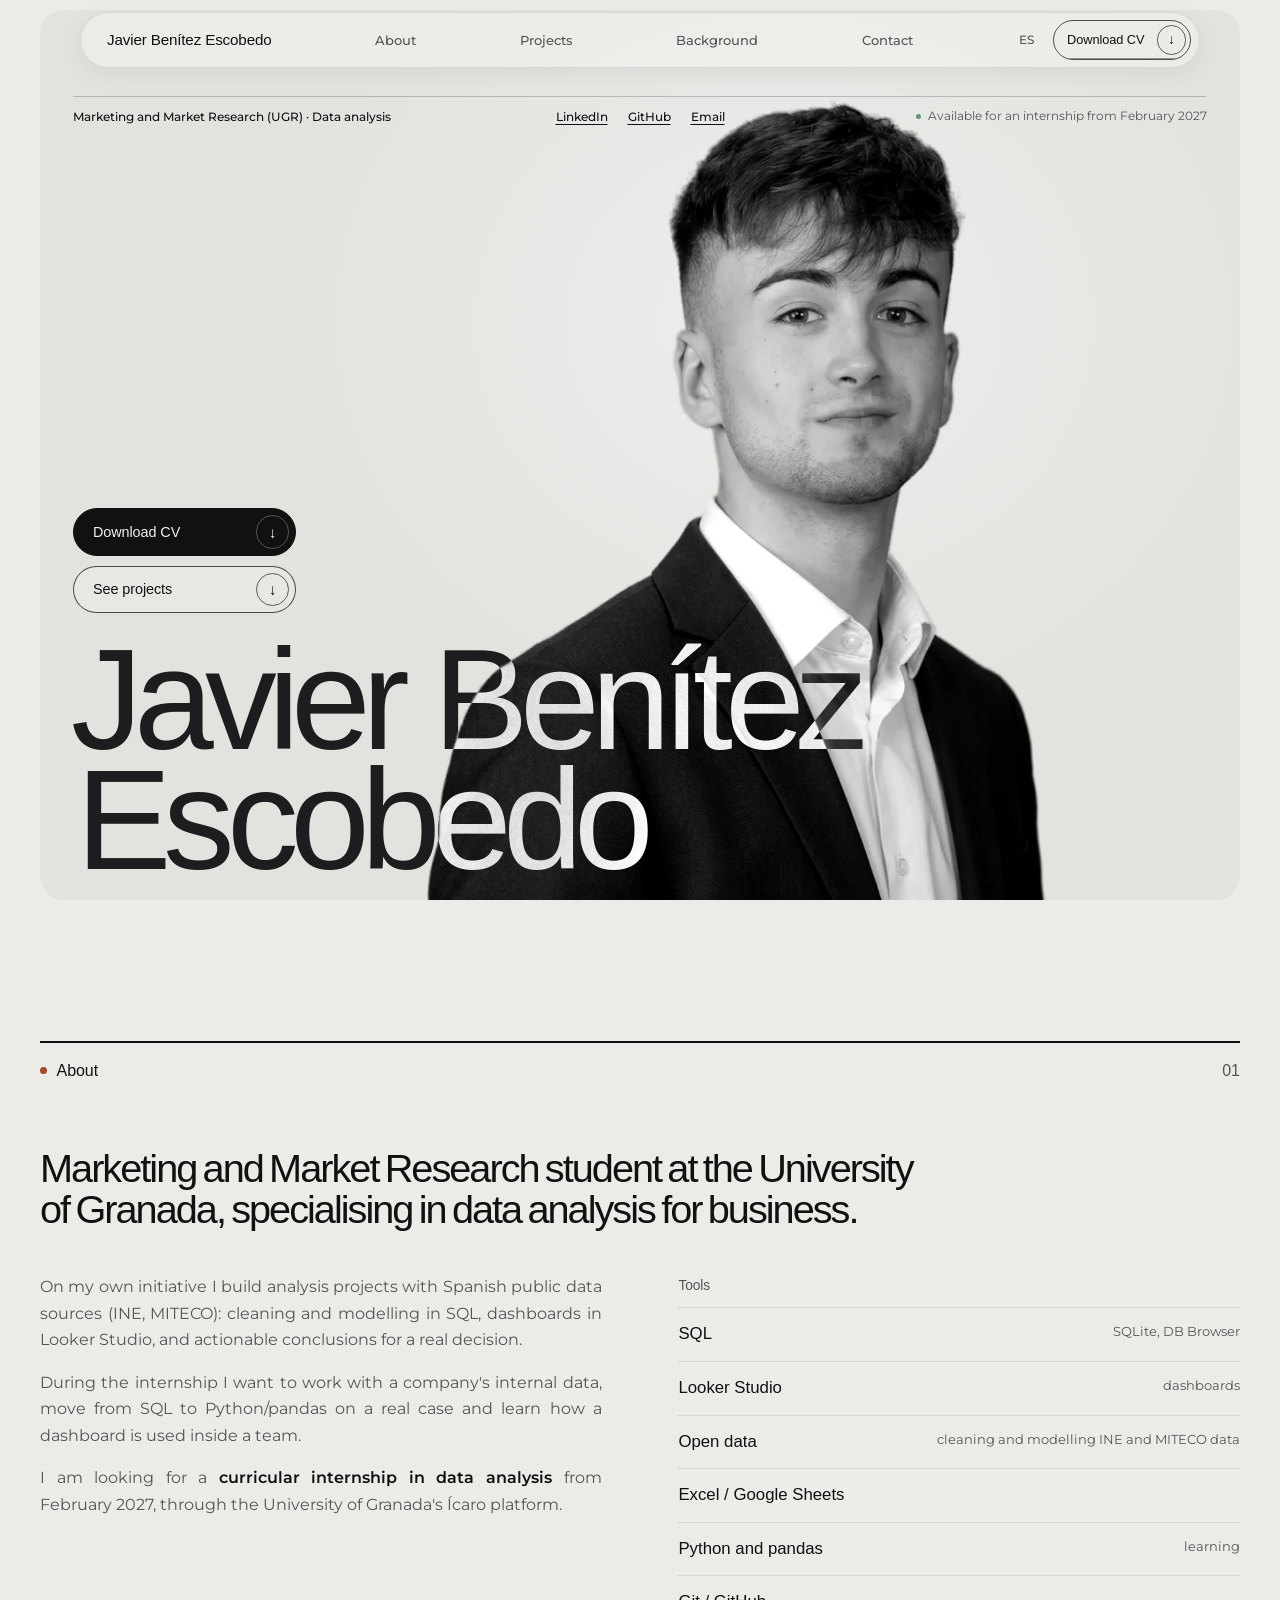
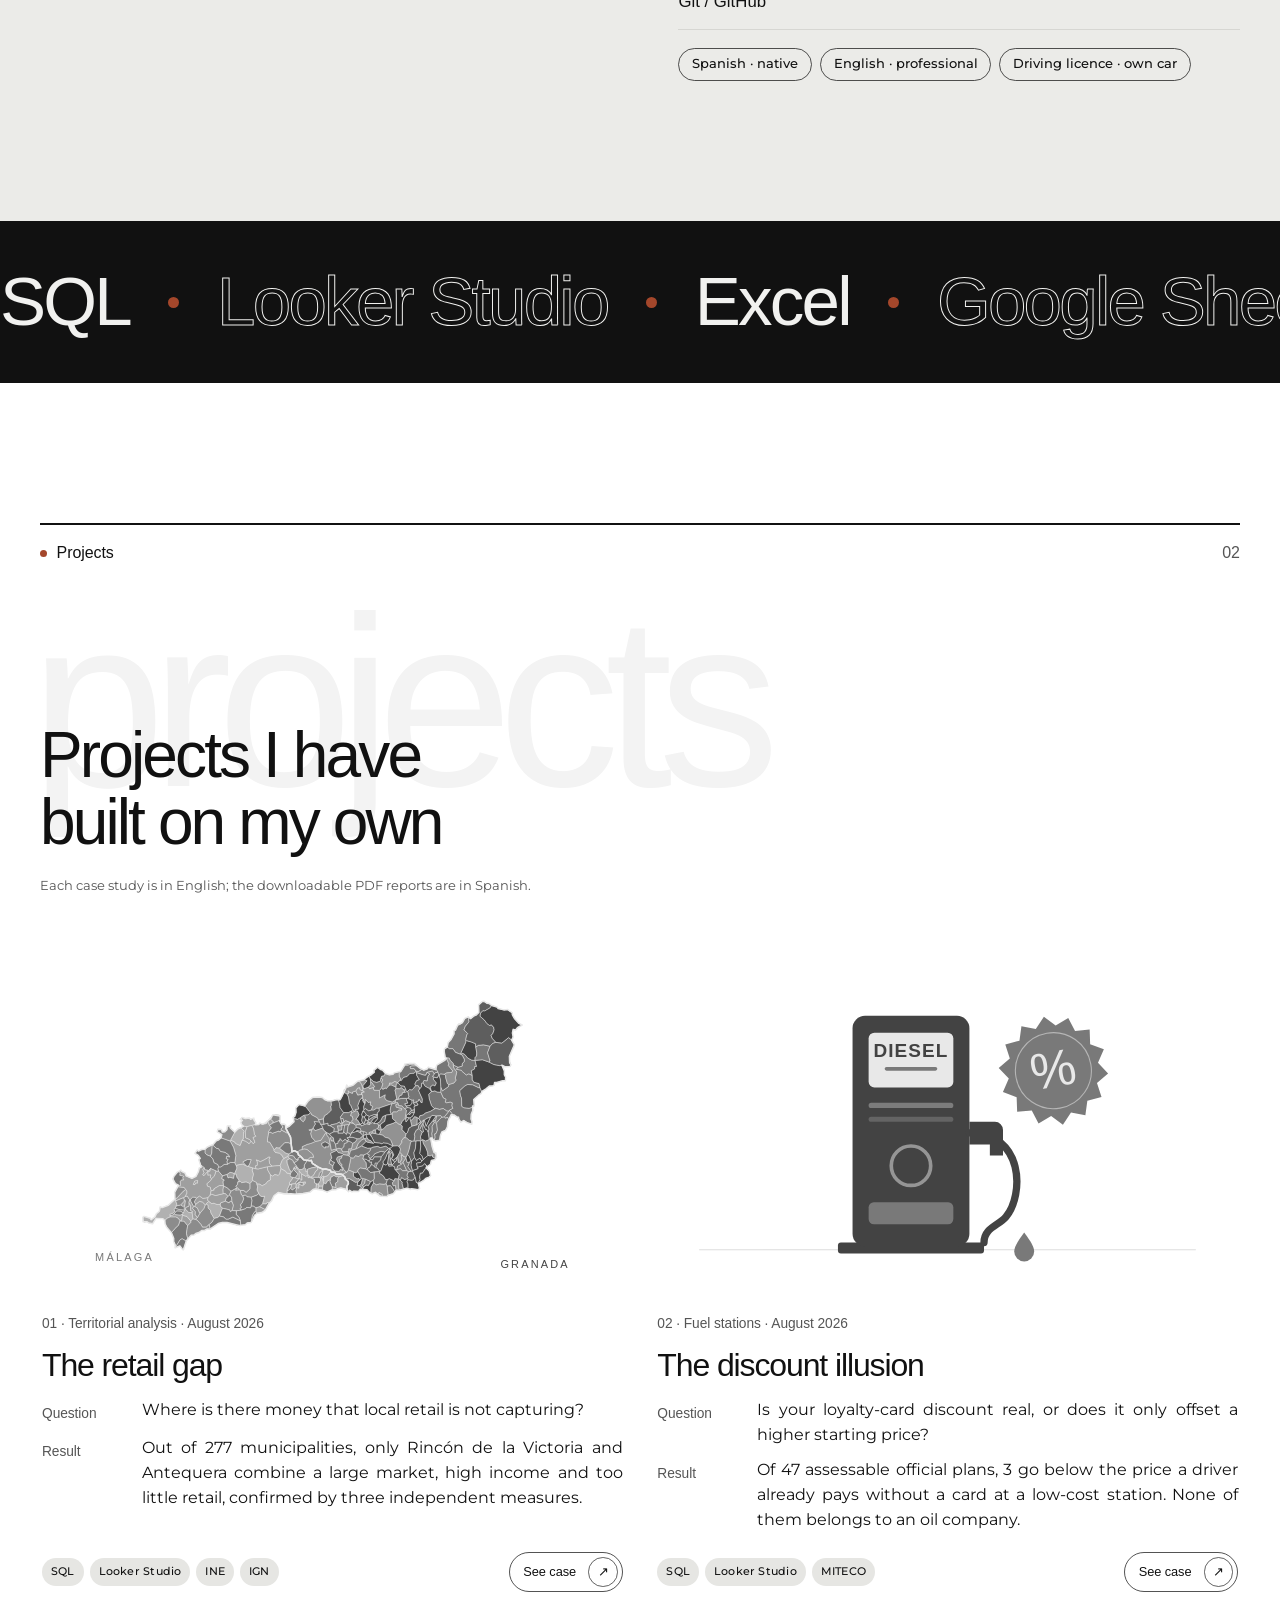
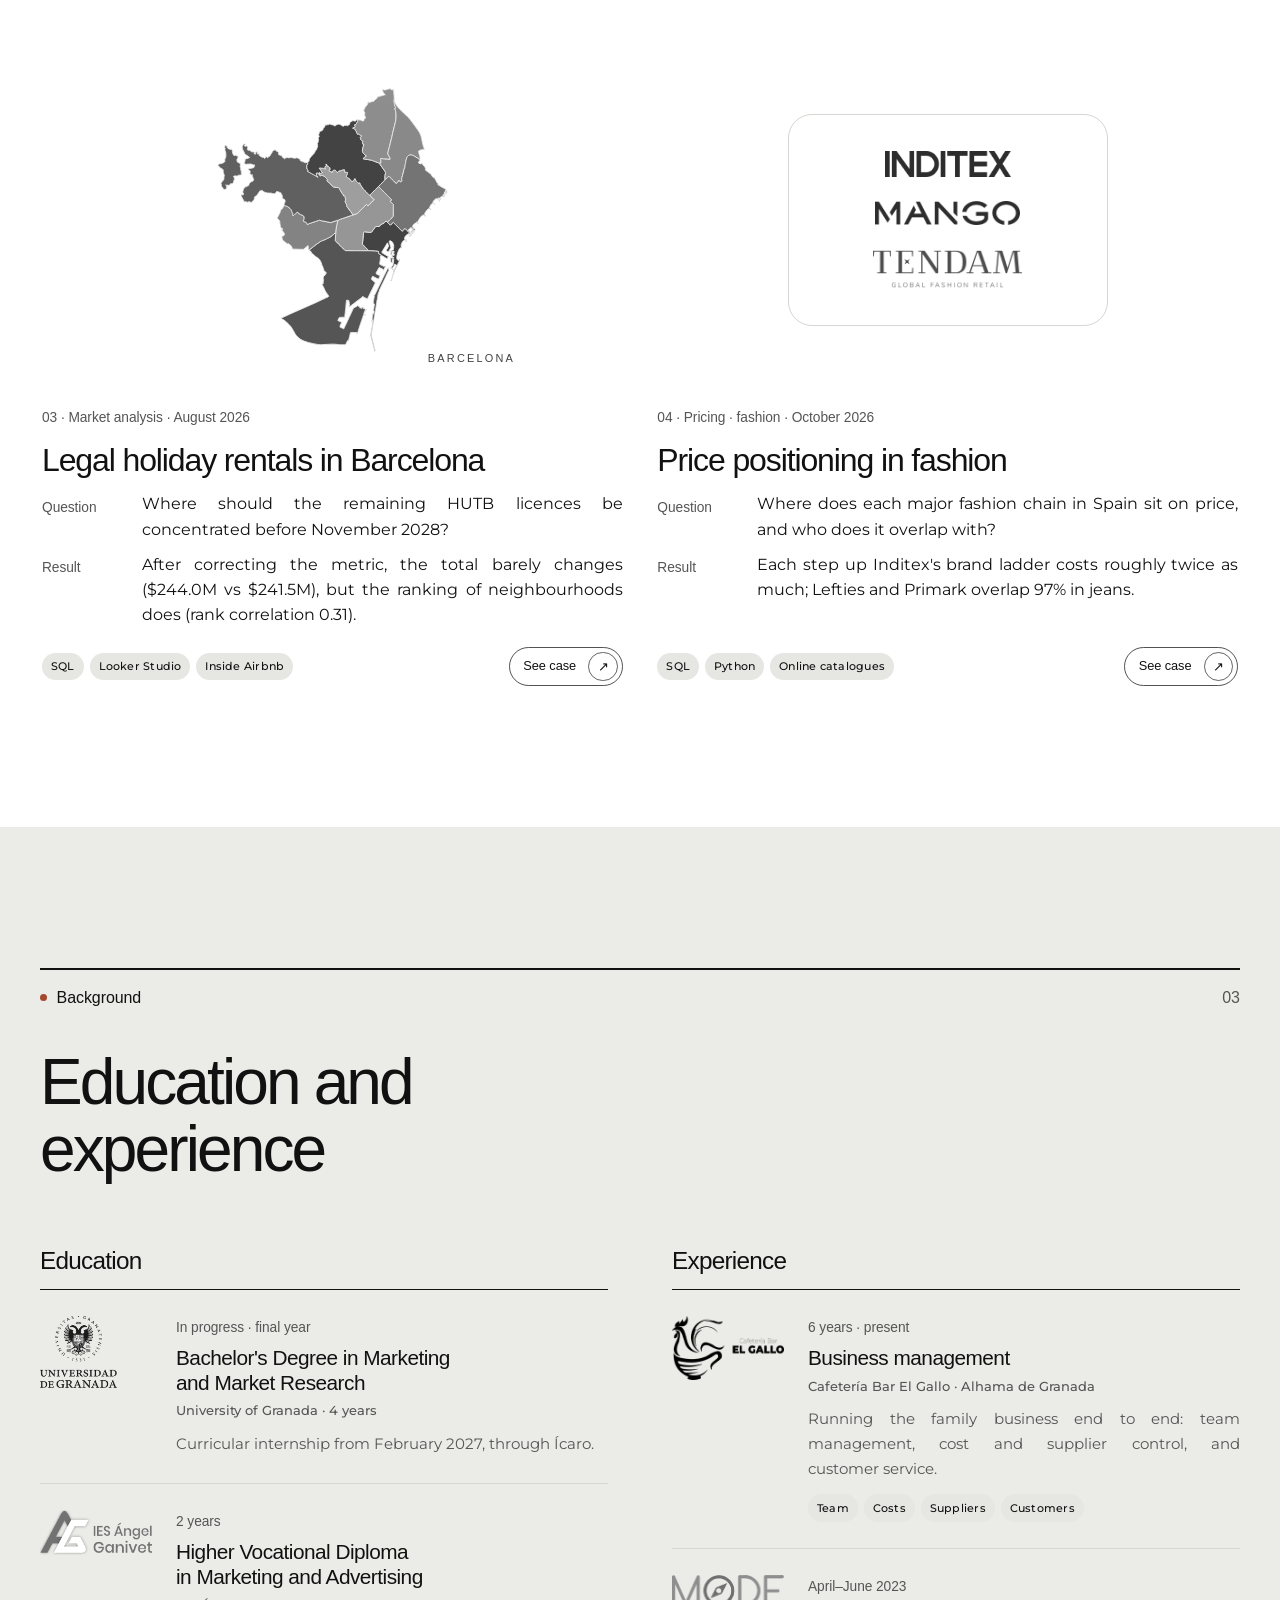
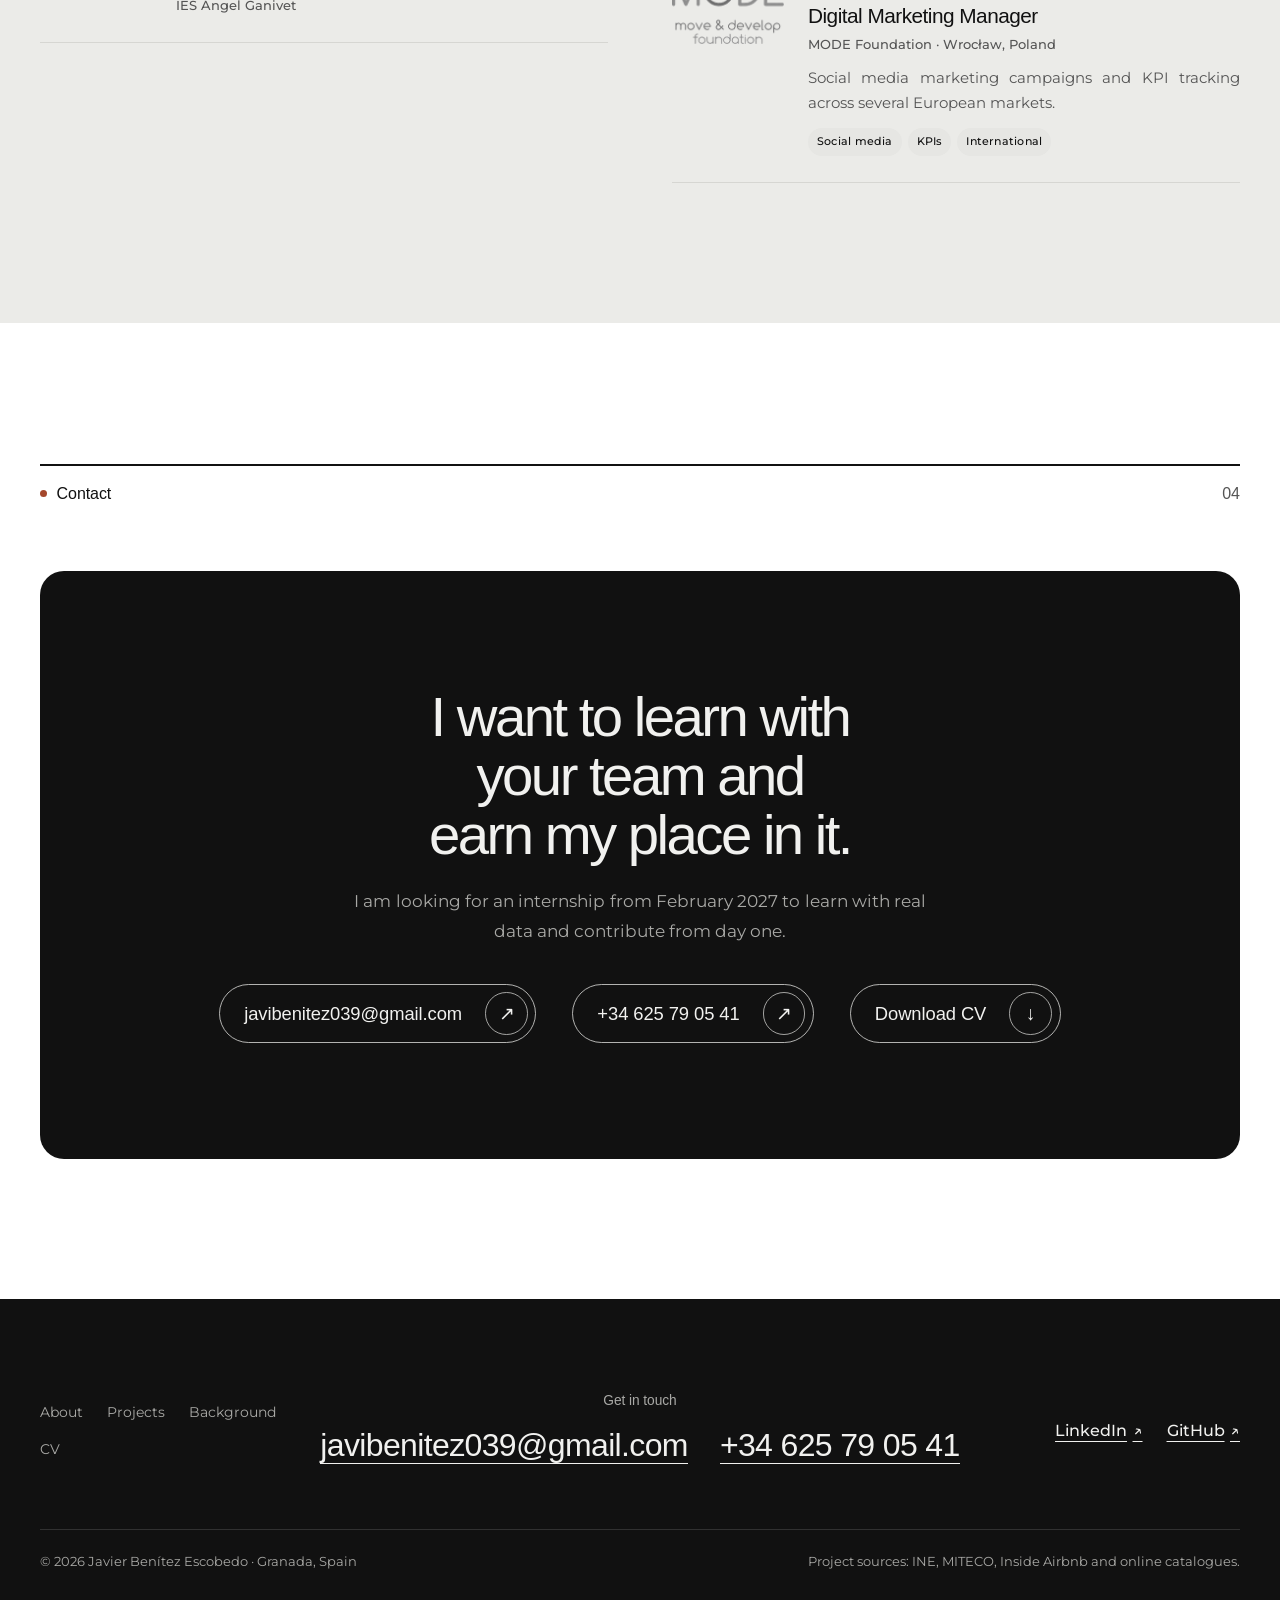
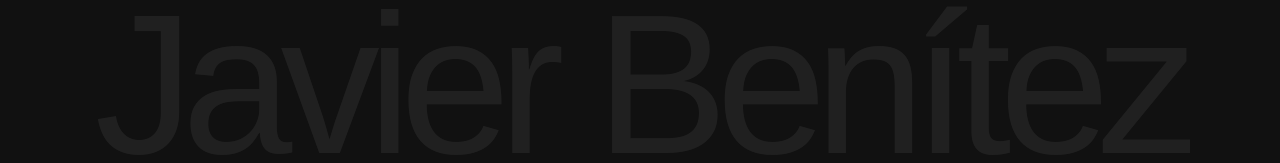
==== commit 397e42e6: "Páginas de caso en inglés (site/en/proyectos), selector de idioma por página y teléfono en las págin" ====
--- a/site/en/index.html
+++ b/site/en/index.html
@@ -26,7 +26,7 @@
   <link rel="preconnect" href="https://fonts.gstatic.com" crossorigin>
   <link rel="stylesheet" href="https://fonts.googleapis.com/css2?family=Montserrat:wght@400;500;600&display=swap">
   <link rel="preload" as="image" href="../assets/img/javier-benitez-recorte-700.webp" imagesrcset="../assets/img/javier-benitez-recorte-700.webp 700w, ../assets/img/javier-benitez-recorte-1200.webp 1200w" imagesizes="(max-width: 860px) 80vw, 46vw">
-  <link rel="stylesheet" href="../css/styles.css?v=8">
+  <link rel="stylesheet" href="../css/styles.css?v=9">
   <script>document.documentElement.classList.add('js')</script>
 
   <script type="application/ld+json">
@@ -150,69 +150,69 @@
           <div class="section__index reveal"><p class="eyebrow">Projects</p><span class="section__num">02</span></div>
           <p class="ghost" aria-hidden="true">projects</p>
           <h2 class="section__title reveal" id="proyectos-titulo">Projects I have built on my own</h2>
-          <p class="section__note reveal">The full case studies and reports are written in Spanish.</p>
+          <p class="section__note reveal">Each case study is in English; the downloadable PDF reports are in Spanish.</p>
         </div>
 
         <div class="projects">
           <article class="project reveal">
-            <a class="project__media" href="../proyectos/hueco-comercial.html" hreflang="es" tabindex="-1" aria-hidden="true">
+            <a class="project__media" href="proyectos/hueco-comercial.html" tabindex="-1" aria-hidden="true">
               <img src="../assets/img/proyectos/iconos/hueco-comercial.svg" width="1600" height="900" loading="lazy" decoding="async"
                    alt="Outline of the provinces of Granada and Málaga split into their 277 municipalities, in black and terracotta.">
             </a>
             <div class="project__body">
               <p class="project__meta label">01 · Territorial analysis · August 2026</p>
-              <h3 class="project__title"><a href="../proyectos/hueco-comercial.html" hreflang="es">The retail gap</a></h3>
+              <h3 class="project__title"><a href="proyectos/hueco-comercial.html">The retail gap</a></h3>
               <dl class="project__rows">
                 <div><dt class="label">Question</dt><dd>Where is there money that local retail is not capturing?</dd></div>
                 <div><dt class="label">Result</dt><dd>Out of 277 municipalities, only Rincón de la Victoria and Antequera combine a large market, high income and too little retail, confirmed by three independent measures.</dd></div>
               </dl>
               <div class="project__foot">
                 <ul class="tags" aria-label="Tools and sources"><li>SQL</li><li>Looker Studio</li><li>INE</li><li>IGN</li></ul>
-                <a class="btn btn--sm" href="../proyectos/hueco-comercial.html" hreflang="es">Case study (ES)</a>
+                <a class="btn btn--sm" href="proyectos/hueco-comercial.html">See case</a>
               </div>
             </div>
           </article>
 
           <article class="project reveal" style="--d:.08s">
-            <a class="project__media" href="../proyectos/ilusion-descuento.html" hreflang="es" tabindex="-1" aria-hidden="true">
+            <a class="project__media" href="proyectos/ilusion-descuento.html" tabindex="-1" aria-hidden="true">
               <img src="../assets/img/proyectos/iconos/ilusion-descuento.svg" width="1600" height="900" loading="lazy" decoding="async"
                    alt="Fuel pump labelled diesel next to a discount seal with a percent sign.">
             </a>
             <div class="project__body">
               <p class="project__meta label">02 · Fuel stations · August 2026</p>
-              <h3 class="project__title"><a href="../proyectos/ilusion-descuento.html" hreflang="es">The discount illusion</a></h3>
+              <h3 class="project__title"><a href="proyectos/ilusion-descuento.html">The discount illusion</a></h3>
               <dl class="project__rows">
                 <div><dt class="label">Question</dt><dd>Is your loyalty-card discount real, or does it only offset a higher starting price?</dd></div>
                 <div><dt class="label">Result</dt><dd>Of 47 assessable official plans, 3 go below the price a driver already pays without a card at a low-cost station. None of them belongs to an oil company.</dd></div>
               </dl>
               <div class="project__foot">
                 <ul class="tags" aria-label="Tools and sources"><li>SQL</li><li>Looker Studio</li><li>MITECO</li></ul>
-                <a class="btn btn--sm" href="../proyectos/ilusion-descuento.html" hreflang="es">Case study (ES)</a>
+                <a class="btn btn--sm" href="proyectos/ilusion-descuento.html">See case</a>
               </div>
             </div>
           </article>
 
           <article class="project reveal">
-            <a class="project__media" href="../proyectos/alquiler-turistico-barcelona.html" hreflang="es" tabindex="-1" aria-hidden="true">
+            <a class="project__media" href="proyectos/alquiler-turistico-barcelona.html" tabindex="-1" aria-hidden="true">
               <img src="../assets/img/proyectos/iconos/alquiler-turistico-barcelona.svg" width="1600" height="900" loading="lazy" decoding="async"
                    alt="Outline of the city of Barcelona split into its ten districts, in black and terracotta.">
             </a>
             <div class="project__body">
               <p class="project__meta label">03 · Market analysis · August 2026</p>
-              <h3 class="project__title"><a href="../proyectos/alquiler-turistico-barcelona.html" hreflang="es">Legal holiday rentals in Barcelona</a></h3>
+              <h3 class="project__title"><a href="proyectos/alquiler-turistico-barcelona.html">Legal holiday rentals in Barcelona</a></h3>
               <dl class="project__rows">
                 <div><dt class="label">Question</dt><dd>Where should the remaining HUTB licences be concentrated before November 2028?</dd></div>
                 <div><dt class="label">Result</dt><dd>After correcting the metric, the total barely changes ($244.0M vs $241.5M), but the ranking of neighbourhoods does (rank correlation 0.31).</dd></div>
               </dl>
               <div class="project__foot">
                 <ul class="tags" aria-label="Tools and sources"><li>SQL</li><li>Looker Studio</li><li>Inside Airbnb</li></ul>
-                <a class="btn btn--sm" href="../proyectos/alquiler-turistico-barcelona.html" hreflang="es">Case study (ES)</a>
+                <a class="btn btn--sm" href="proyectos/alquiler-turistico-barcelona.html">See case</a>
               </div>
             </div>
           </article>
 
           <article class="project reveal" style="--d:.08s">
-            <a class="project__media project__media--logos" href="../proyectos/posicionamiento-moda.html" hreflang="es" tabindex="-1" aria-hidden="true">
+            <a class="project__media project__media--logos" href="proyectos/posicionamiento-moda.html" tabindex="-1" aria-hidden="true">
               <span class="logo-box">
                 <img src="../assets/img/logos/inditex.webp" width="640" height="132" loading="lazy" decoding="async" alt="Inditex logo">
                 <img src="../assets/img/logos/mango.webp" width="640" height="106" loading="lazy" decoding="async" alt="Mango logo">
@@ -221,14 +221,14 @@
             </a>
             <div class="project__body">
               <p class="project__meta label">04 · Pricing · fashion · October 2026</p>
-              <h3 class="project__title"><a href="../proyectos/posicionamiento-moda.html" hreflang="es">Price positioning in fashion</a></h3>
+              <h3 class="project__title"><a href="proyectos/posicionamiento-moda.html">Price positioning in fashion</a></h3>
               <dl class="project__rows">
                 <div><dt class="label">Question</dt><dd>Where does each major fashion chain in Spain sit on price, and who does it overlap with?</dd></div>
                 <div><dt class="label">Result</dt><dd>Each step up Inditex's brand ladder costs roughly twice as much; Lefties and Primark overlap 97% in jeans.</dd></div>
               </dl>
               <div class="project__foot">
                 <ul class="tags" aria-label="Tools and sources"><li>SQL</li><li>Python</li><li>Online catalogues</li></ul>
-                <a class="btn btn--sm" href="../proyectos/posicionamiento-moda.html" hreflang="es">Case study (ES)</a>
+                <a class="btn btn--sm" href="proyectos/posicionamiento-moda.html">See case</a>
               </div>
             </div>
           </article>
--- a/site/css/styles.css
+++ b/site/css/styles.css
@@ -432,6 +432,7 @@
 .case-hero .pill { margin-bottom: 22px; }
 .case-hero h1 { font-size: clamp(2.6rem, 6.4vw, 6rem); letter-spacing: -0.055em; max-width: 16ch; }
 .case-hero__sub { font-size: var(--fs-lead); color: var(--ink-2); max-width: 56ch; margin: 24px 0 0; line-height: 1.6; }
+.case-cover__note { padding: 10px 4px 0; font-size: var(--fs-small); color: var(--ink-2); }
 .case-cover { margin: clamp(32px, 5vw, 64px) 0 0; border-radius: var(--r-lg); overflow: hidden; background: var(--surface); }
 
 .case-layout {
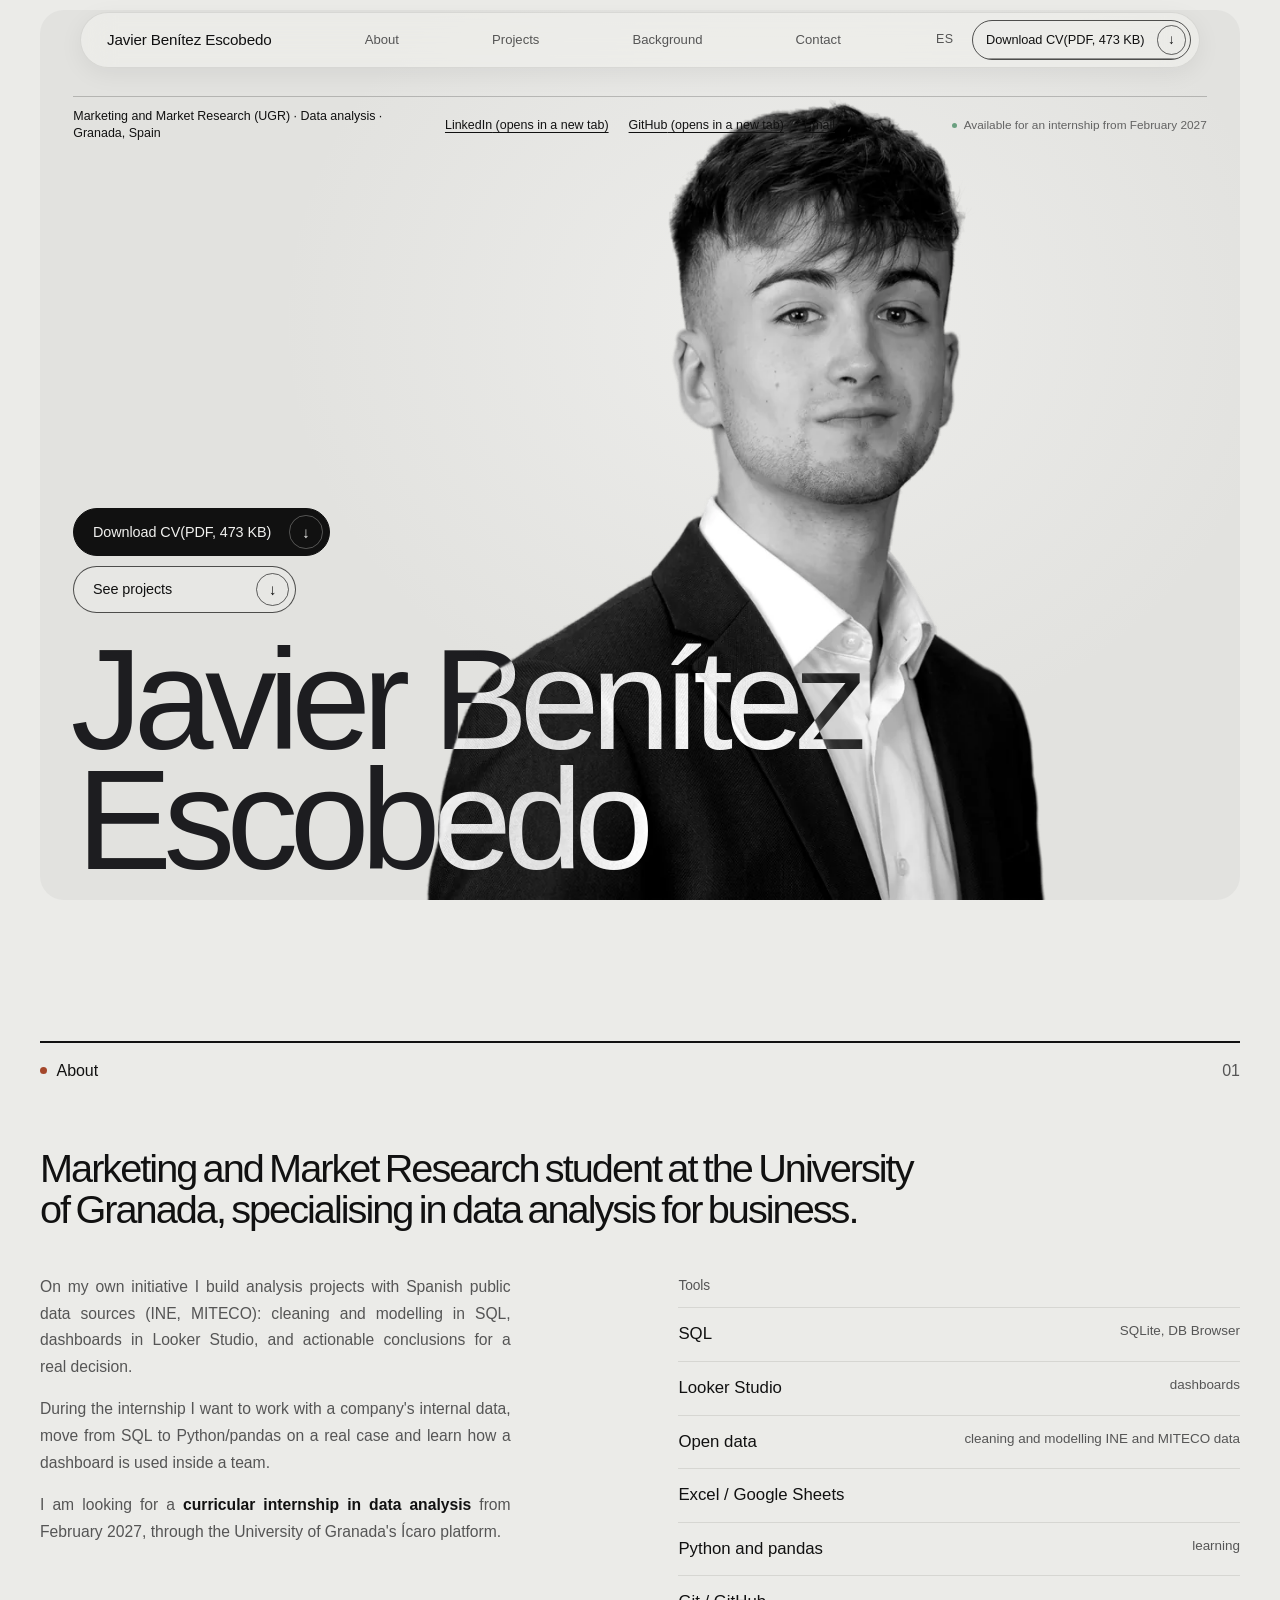
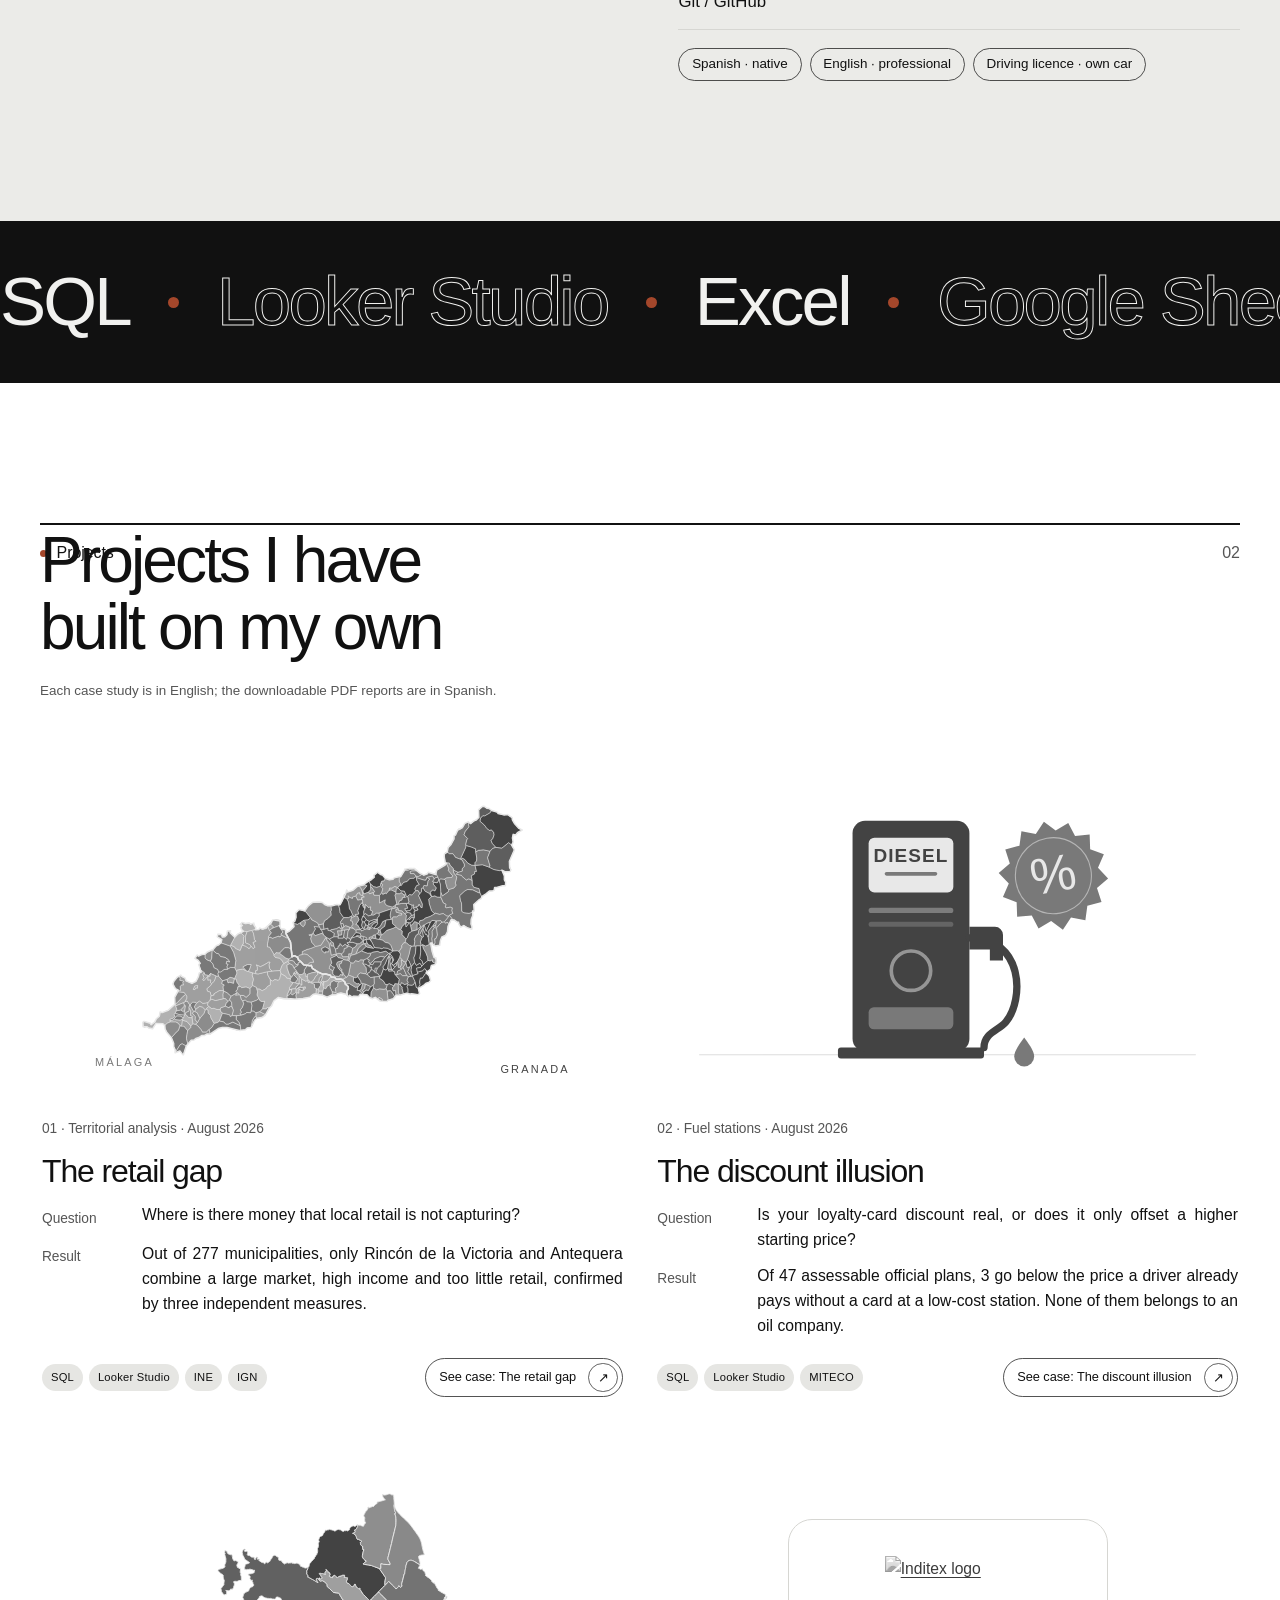
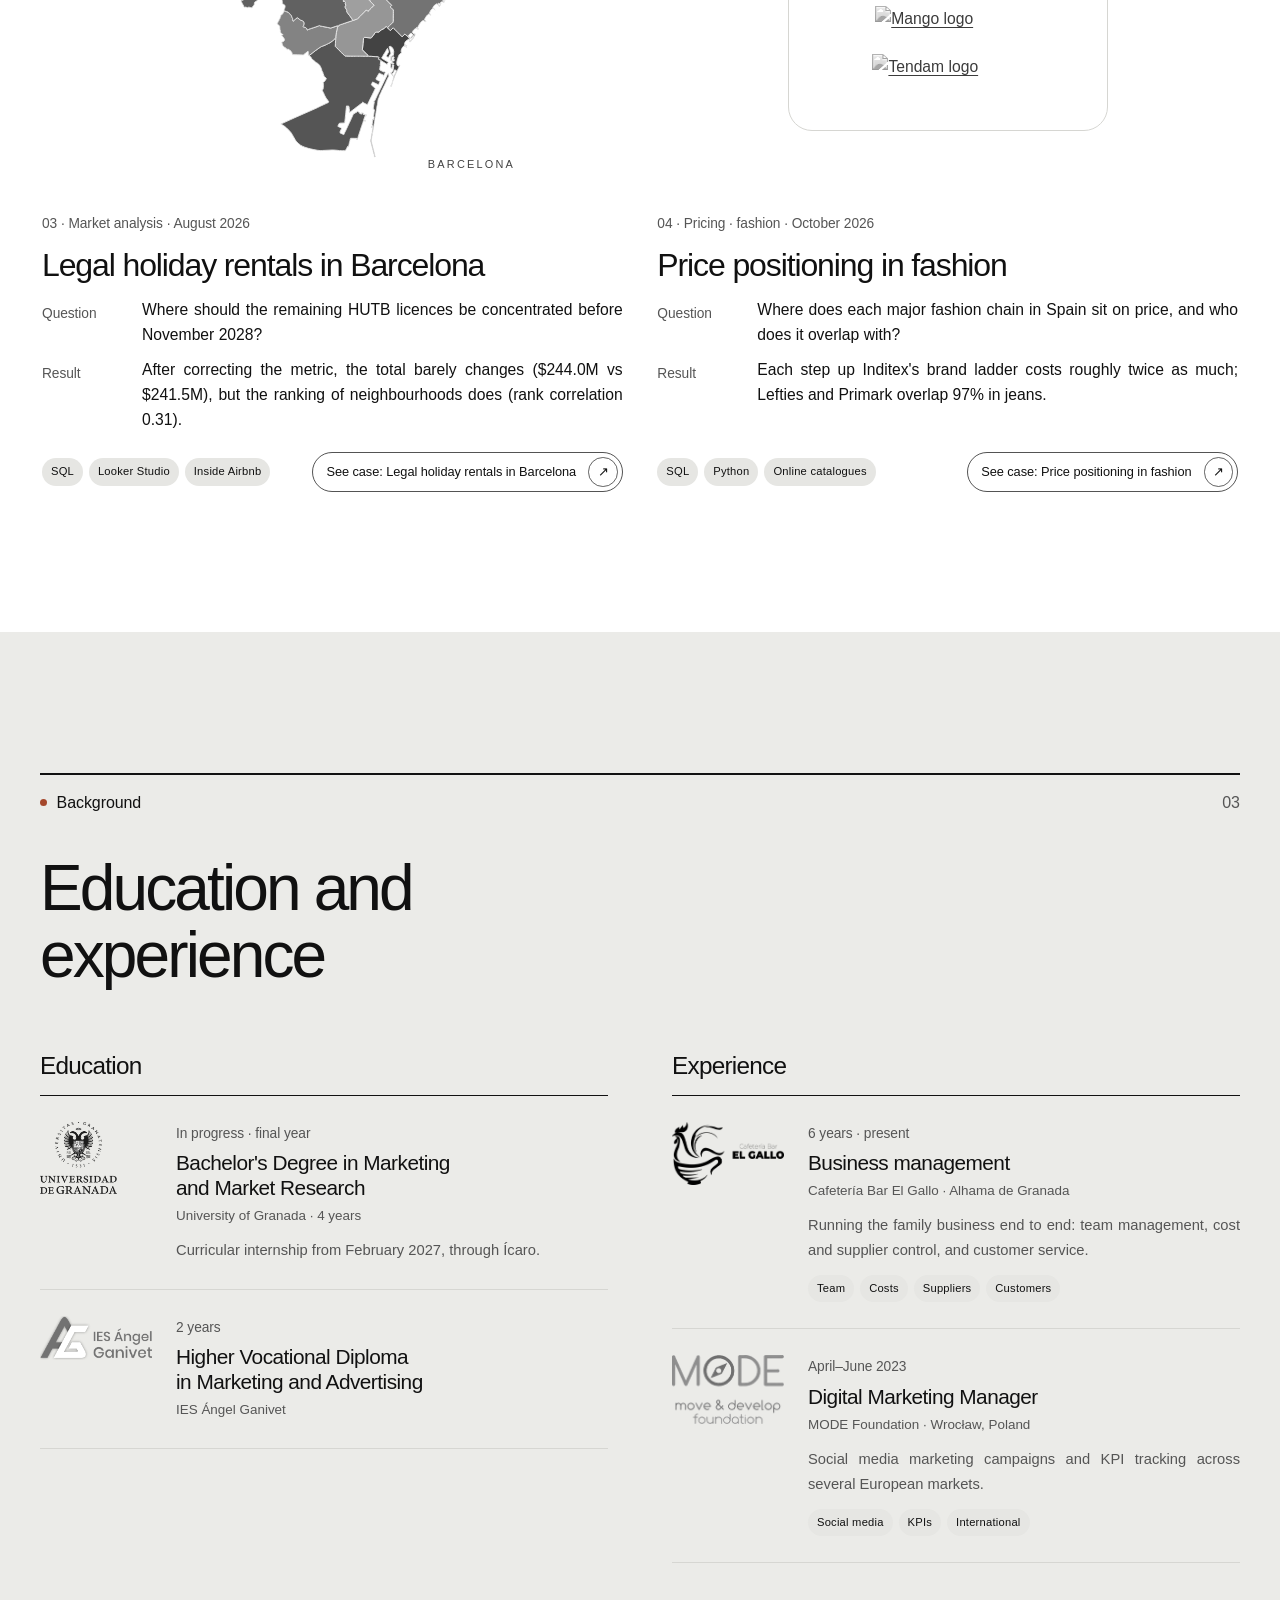
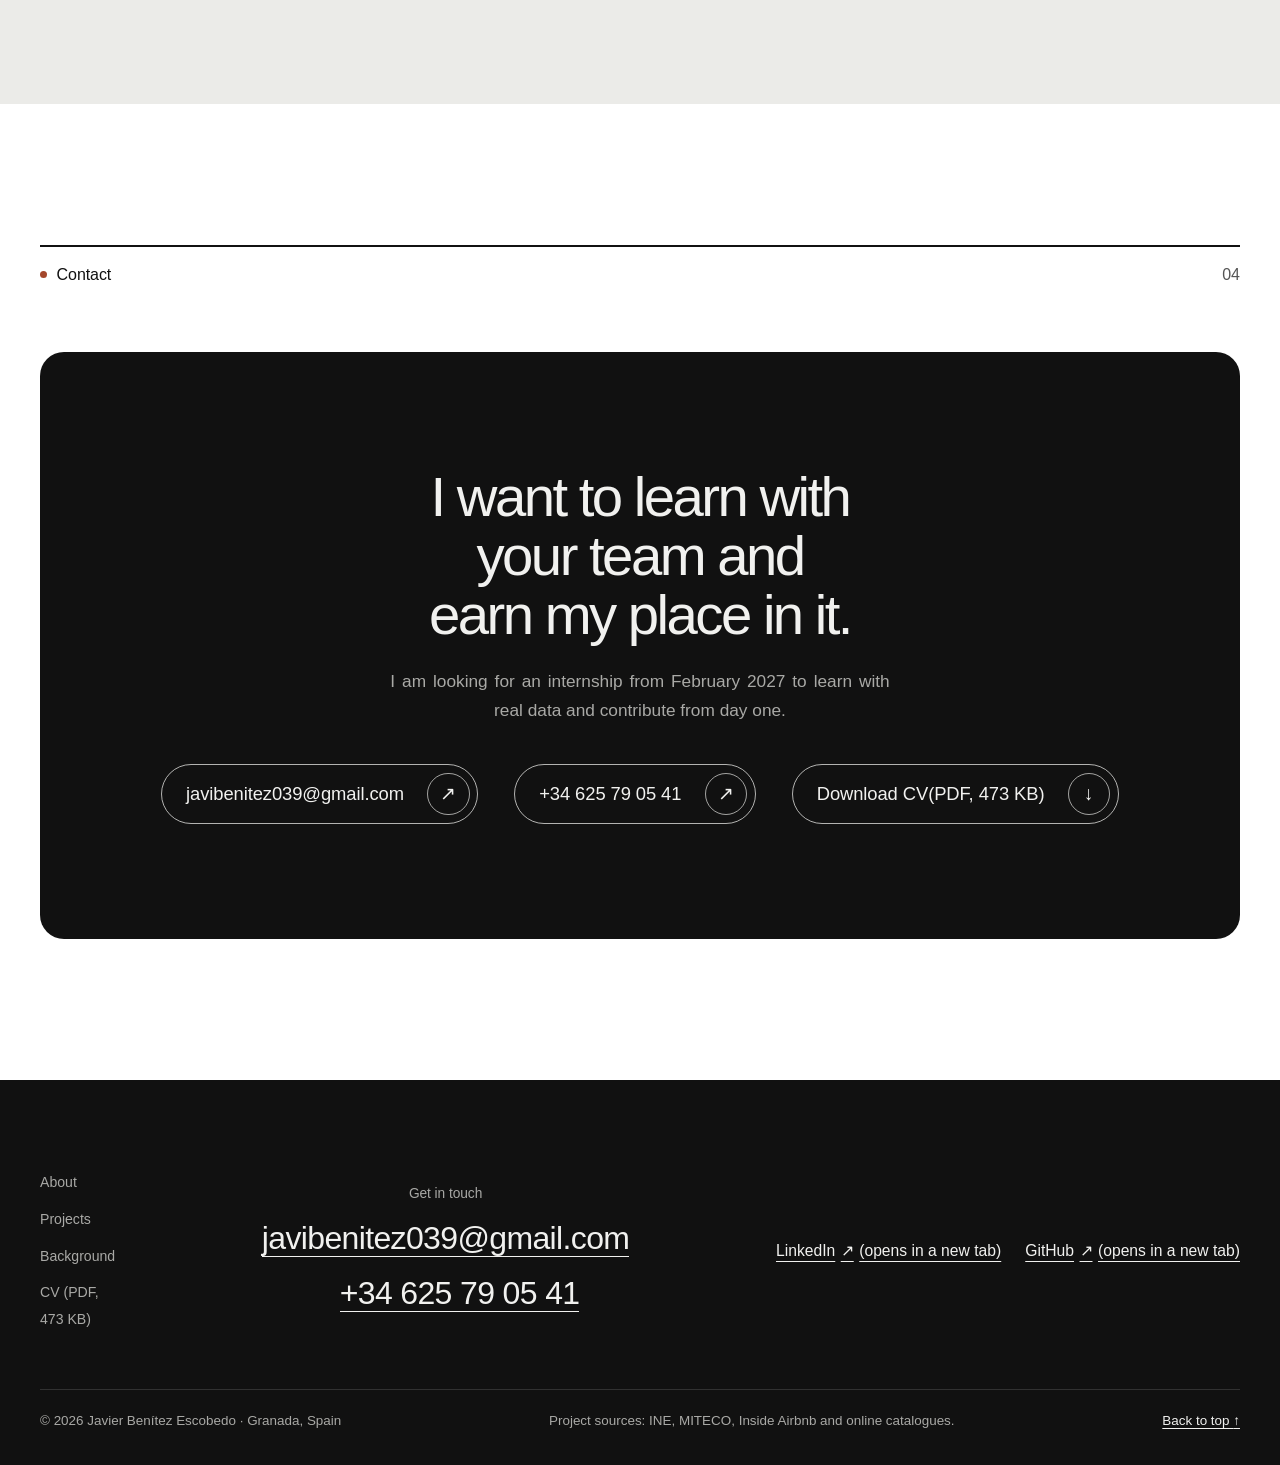
==== commit e644ef43: "Páginas: SEO, accesibilidad, resumen en cada caso y fuentes locales (ES y EN) - Fuera Google Fonts; " ====
--- a/site/en/index.html
+++ b/site/en/index.html
@@ -7,9 +7,14 @@
   <meta name="description" content="Marketing and Market Research student (University of Granada), specialising in data analysis. Looking for a data analysis internship from February 2027.">
   <link rel="canonical" href="https://degallo.github.io/en/">
   <link rel="alternate" hreflang="es" href="https://degallo.github.io/">
+  <link rel="alternate" hreflang="x-default" href="https://degallo.github.io/">
   <link rel="alternate" hreflang="en" href="https://degallo.github.io/en/">
   <meta name="theme-color" content="#EBEBE8">
+  <meta name="color-scheme" content="light only">
+  <meta name="author" content="Javier Benítez Escobedo">
+  <meta name="format-detection" content="telephone=no">
   <link rel="icon" href="../favicon.svg" type="image/svg+xml">
+  <link rel="apple-touch-icon" href="../apple-touch-icon.png">
 
   <meta property="og:type" content="profile">
   <meta property="og:locale" content="en_GB">
@@ -20,14 +25,13 @@
   <meta property="og:image" content="https://degallo.github.io/assets/img/og-portfolio.jpg">
   <meta property="og:image:width" content="1200">
   <meta property="og:image:height" content="630">
+  <meta property="og:image:alt" content="Javier Benítez Escobedo, data analysis">
   <meta name="twitter:card" content="summary_large_image">
 
-  <link rel="preconnect" href="https://fonts.googleapis.com">
-  <link rel="preconnect" href="https://fonts.gstatic.com" crossorigin>
-  <link rel="stylesheet" href="https://fonts.googleapis.com/css2?family=Montserrat:wght@400;500;600&display=swap">
-  <link rel="preload" as="image" href="../assets/img/javier-benitez-recorte-700.webp" imagesrcset="../assets/img/javier-benitez-recorte-700.webp 700w, ../assets/img/javier-benitez-recorte-1200.webp 1200w" imagesizes="(max-width: 860px) 80vw, 46vw">
-  <link rel="stylesheet" href="../css/styles.css?v=9">
-  <script>document.documentElement.classList.add('js')</script>
+  <link rel="preload" href="../assets/fonts/montserrat-latin.woff2" as="font" type="font/woff2" crossorigin>
+  <link rel="preload" as="image" href="../assets/img/javier-benitez-recorte-700.webp" imagesrcset="../assets/img/javier-benitez-recorte-700.webp 700w, ../assets/img/javier-benitez-recorte-900.webp 900w, ../assets/img/javier-benitez-recorte-1200.webp 1200w" imagesizes="(max-width: 600px) 100vw, (max-width: 860px) 52vw, 46vw" fetchpriority="high">
+  <link rel="stylesheet" href="../css/styles.css?v=10">
+  <script>document.documentElement.classList.add('js');addEventListener('load',function(){if(!window.__jbReady)document.documentElement.classList.remove('js')})</script>
 
   <script type="application/ld+json">
   {
@@ -38,6 +42,7 @@
     "image": "https://degallo.github.io/assets/img/javier-benitez-1000.webp",
     "email": "mailto:javibenitez039@gmail.com",
     "telephone": "+34625790541",
+    "address": { "@type": "PostalAddress", "addressLocality": "Granada", "addressCountry": "ES" },
     "description": "Marketing and Market Research student at the University of Granada. Looking for a curricular internship in data analysis (from February 2027).",
     "alumniOf": [
       { "@type": "CollegeOrUniversity", "name": "Universidad de Granada" },
@@ -68,8 +73,8 @@
         </ul>
       </nav>
       <div class="header__end">
-        <a class="lang" href="../" hreflang="es" lang="es" aria-label="Versión en español">ES</a>
-        <a class="btn btn--sm nav__cv" href="../assets/docs/CV_Javier_Benitez_Escobedo.pdf" download><span class="nav__cv-long">Download&nbsp;</span>CV</a>
+        <a class="lang" href="../" hreflang="es" lang="es" aria-label="ES · Versión en español">ES</a>
+        <a class="btn btn--sm nav__cv" href="../assets/docs/CV_Javier_Benitez_Escobedo.pdf" download><span class="nav__cv-long">Download&nbsp;</span>CV<span class="visually-hidden"> (PDF, 473 KB)</span></a>
       </div>
     </div>
   </header>
@@ -80,22 +85,22 @@
     <section class="hero" id="inicio" aria-labelledby="titulo">
       <div class="hero__stage">
         <div class="hero__top">
-          <p class="hero__role">Marketing and Market Research (UGR) · Data analysis</p>
+          <p class="hero__role">Marketing and Market Research (UGR) · Data analysis · Granada, Spain</p>
           <ul class="hero__links">
-            <li><a href="https://www.linkedin.com/in/javierbenitezescobedo" target="_blank" rel="me noopener">LinkedIn</a></li>
-            <li><a href="https://github.com/degallo" target="_blank" rel="me noopener">GitHub</a></li>
+            <li><a href="https://www.linkedin.com/in/javierbenitezescobedo" target="_blank" rel="me noopener">LinkedIn<span class="visually-hidden"> (opens in a new tab)</span></a></li>
+            <li><a href="https://github.com/degallo" target="_blank" rel="me noopener">GitHub<span class="visually-hidden"> (opens in a new tab)</span></a></li>
             <li><a href="mailto:javibenitez039@gmail.com">Email</a></li>
           </ul>
           <p class="hero__status">Available for an internship from February 2027</p>
         </div>
         <div class="hero__actions">
-          <a class="btn btn--ink" href="../assets/docs/CV_Javier_Benitez_Escobedo.pdf" download>Download CV</a>
+          <a class="btn btn--ink" href="../assets/docs/CV_Javier_Benitez_Escobedo.pdf" download>Download CV<span class="visually-hidden"> (PDF, 473 KB)</span></a>
           <a class="btn" href="#proyectos">See projects</a>
         </div>
         <img class="hero__photo"
              src="../assets/img/javier-benitez-recorte-700.webp"
-             srcset="../assets/img/javier-benitez-recorte-700.webp 700w, ../assets/img/javier-benitez-recorte-1200.webp 1200w"
-             sizes="(max-width: 860px) 80vw, 46vw"
+             srcset="../assets/img/javier-benitez-recorte-700.webp 700w, ../assets/img/javier-benitez-recorte-900.webp 900w, ../assets/img/javier-benitez-recorte-1200.webp 1200w"
+             sizes="(max-width: 600px) 100vw, (max-width: 860px) 52vw, 46vw"
              width="700" height="906" fetchpriority="high"
              alt="Black-and-white portrait of Javier Benítez wearing a blazer and a white shirt.">
         <h1 class="hero__name" id="titulo"><span>Javier Benítez</span><span>Escobedo</span></h1>
@@ -148,7 +153,7 @@
       <div class="container">
         <div class="section__head">
           <div class="section__index reveal"><p class="eyebrow">Projects</p><span class="section__num">02</span></div>
-          <p class="ghost" aria-hidden="true">projects</p>
+          <p class="ghost" aria-hidden="true" data-text="projects"></p>
           <h2 class="section__title reveal" id="proyectos-titulo">Projects I have built on my own</h2>
           <p class="section__note reveal">Each case study is in English; the downloadable PDF reports are in Spanish.</p>
         </div>
@@ -168,7 +173,7 @@
               </dl>
               <div class="project__foot">
                 <ul class="tags" aria-label="Tools and sources"><li>SQL</li><li>Looker Studio</li><li>INE</li><li>IGN</li></ul>
-                <a class="btn btn--sm" href="proyectos/hueco-comercial.html">See case</a>
+                <a class="btn btn--sm" href="proyectos/hueco-comercial.html">See case<span class="visually-hidden">: The retail gap</span></a>
               </div>
             </div>
           </article>
@@ -187,7 +192,7 @@
               </dl>
               <div class="project__foot">
                 <ul class="tags" aria-label="Tools and sources"><li>SQL</li><li>Looker Studio</li><li>MITECO</li></ul>
-                <a class="btn btn--sm" href="proyectos/ilusion-descuento.html">See case</a>
+                <a class="btn btn--sm" href="proyectos/ilusion-descuento.html">See case<span class="visually-hidden">: The discount illusion</span></a>
               </div>
             </div>
           </article>
@@ -206,7 +211,7 @@
               </dl>
               <div class="project__foot">
                 <ul class="tags" aria-label="Tools and sources"><li>SQL</li><li>Looker Studio</li><li>Inside Airbnb</li></ul>
-                <a class="btn btn--sm" href="proyectos/alquiler-turistico-barcelona.html">See case</a>
+                <a class="btn btn--sm" href="proyectos/alquiler-turistico-barcelona.html">See case<span class="visually-hidden">: Legal holiday rentals in Barcelona</span></a>
               </div>
             </div>
           </article>
@@ -214,9 +219,9 @@
           <article class="project reveal" style="--d:.08s">
             <a class="project__media project__media--logos" href="proyectos/posicionamiento-moda.html" tabindex="-1" aria-hidden="true">
               <span class="logo-box">
-                <img src="../assets/img/logos/inditex.webp" width="640" height="132" loading="lazy" decoding="async" alt="Inditex logo">
-                <img src="../assets/img/logos/mango.webp" width="640" height="106" loading="lazy" decoding="async" alt="Mango logo">
-                <img src="../assets/img/logos/tendam.webp" width="640" height="170" loading="lazy" decoding="async" alt="Tendam logo">
+                <img src="../assets/img/logos/inditex.webp" srcset="../assets/img/logos/inditex-400.webp 400w, ../assets/img/logos/inditex.webp 640w" sizes="200px" width="640" height="132" loading="lazy" decoding="async" alt="Inditex logo">
+                <img src="../assets/img/logos/mango.webp" srcset="../assets/img/logos/mango-400.webp 400w, ../assets/img/logos/mango.webp 640w" sizes="200px" width="640" height="106" loading="lazy" decoding="async" alt="Mango logo">
+                <img src="../assets/img/logos/tendam.webp" srcset="../assets/img/logos/tendam-400.webp 400w, ../assets/img/logos/tendam.webp 640w" sizes="200px" width="640" height="170" loading="lazy" decoding="async" alt="Tendam logo">
               </span>
             </a>
             <div class="project__body">
@@ -228,7 +233,7 @@
               </dl>
               <div class="project__foot">
                 <ul class="tags" aria-label="Tools and sources"><li>SQL</li><li>Python</li><li>Online catalogues</li></ul>
-                <a class="btn btn--sm" href="proyectos/posicionamiento-moda.html">See case</a>
+                <a class="btn btn--sm" href="proyectos/posicionamiento-moda.html">See case<span class="visually-hidden">: Price positioning in fashion</span></a>
               </div>
             </div>
           </article>
@@ -306,8 +311,8 @@
           <p>I am looking for an internship from February 2027 to learn with real data and contribute from day one.</p>
           <div class="cta__actions">
             <a class="btn btn--light" href="mailto:javibenitez039@gmail.com">javibenitez039@gmail.com</a>
-            <a class="btn btn--light" href="tel:+34625790541">+34 625 79 05 41</a>
-            <a class="btn btn--light" href="../assets/docs/CV_Javier_Benitez_Escobedo.pdf" download>Download CV</a>
+            <a class="btn btn--light" href="tel:+34625790541">+34&nbsp;625&nbsp;79&nbsp;05&nbsp;41</a>
+            <a class="btn btn--light" href="../assets/docs/CV_Javier_Benitez_Escobedo.pdf" download>Download CV<span class="visually-hidden"> (PDF, 473 KB)</span></a>
           </div>
         </div>
       </div>
@@ -322,27 +327,28 @@
             <li><a href="#sobre-mi">About</a></li>
             <li><a href="#proyectos">Projects</a></li>
             <li><a href="#trayectoria">Background</a></li>
-            <li><a href="../assets/docs/CV_Javier_Benitez_Escobedo.pdf" download>CV</a></li>
+            <li><a href="../assets/docs/CV_Javier_Benitez_Escobedo.pdf" download>CV<span class="visually-hidden"> (PDF, 473 KB)</span></a></li>
           </ul>
         </nav>
         <div class="footer__contact">
           <p class="label">Get in touch</p>
           <a href="mailto:javibenitez039@gmail.com">javibenitez039@gmail.com</a>
-          <a href="tel:+34625790541">+34 625 79 05 41</a>
+          <a href="tel:+34625790541">+34&nbsp;625&nbsp;79&nbsp;05&nbsp;41</a>
         </div>
         <ul class="footer__social">
-          <li><a class="link-arrow" href="https://www.linkedin.com/in/javierbenitezescobedo" rel="me noopener" target="_blank">LinkedIn <span class="arrow" aria-hidden="true">↗</span></a></li>
-          <li><a class="link-arrow" href="https://github.com/degallo" rel="me noopener" target="_blank">GitHub <span class="arrow" aria-hidden="true">↗</span></a></li>
+          <li><a class="link-arrow" href="https://www.linkedin.com/in/javierbenitezescobedo" rel="me noopener" target="_blank">LinkedIn <span class="arrow" aria-hidden="true">↗</span><span class="visually-hidden"> (opens in a new tab)</span></a></li>
+          <li><a class="link-arrow" href="https://github.com/degallo" rel="me noopener" target="_blank">GitHub <span class="arrow" aria-hidden="true">↗</span><span class="visually-hidden"> (opens in a new tab)</span></a></li>
         </ul>
       </div>
       <div class="footer__bottom">
         <span>© <span data-year>2026</span> Javier Benítez Escobedo · Granada, Spain</span>
         <span>Project sources: INE, MITECO, Inside Airbnb and online catalogues.</span>
+        <a class="to-top" href="#contenido">Back to top <span aria-hidden="true">↑</span></a>
       </div>
     </div>
-    <p class="footer__name" aria-hidden="true">Javier Benítez</p>
+    <p class="footer__name" aria-hidden="true" data-text="Javier Benítez"></p>
   </footer>
 
-  <script src="../js/main.js" defer></script>
+  <script src="../js/main.js?v=10" defer></script>
 </body>
 </html>
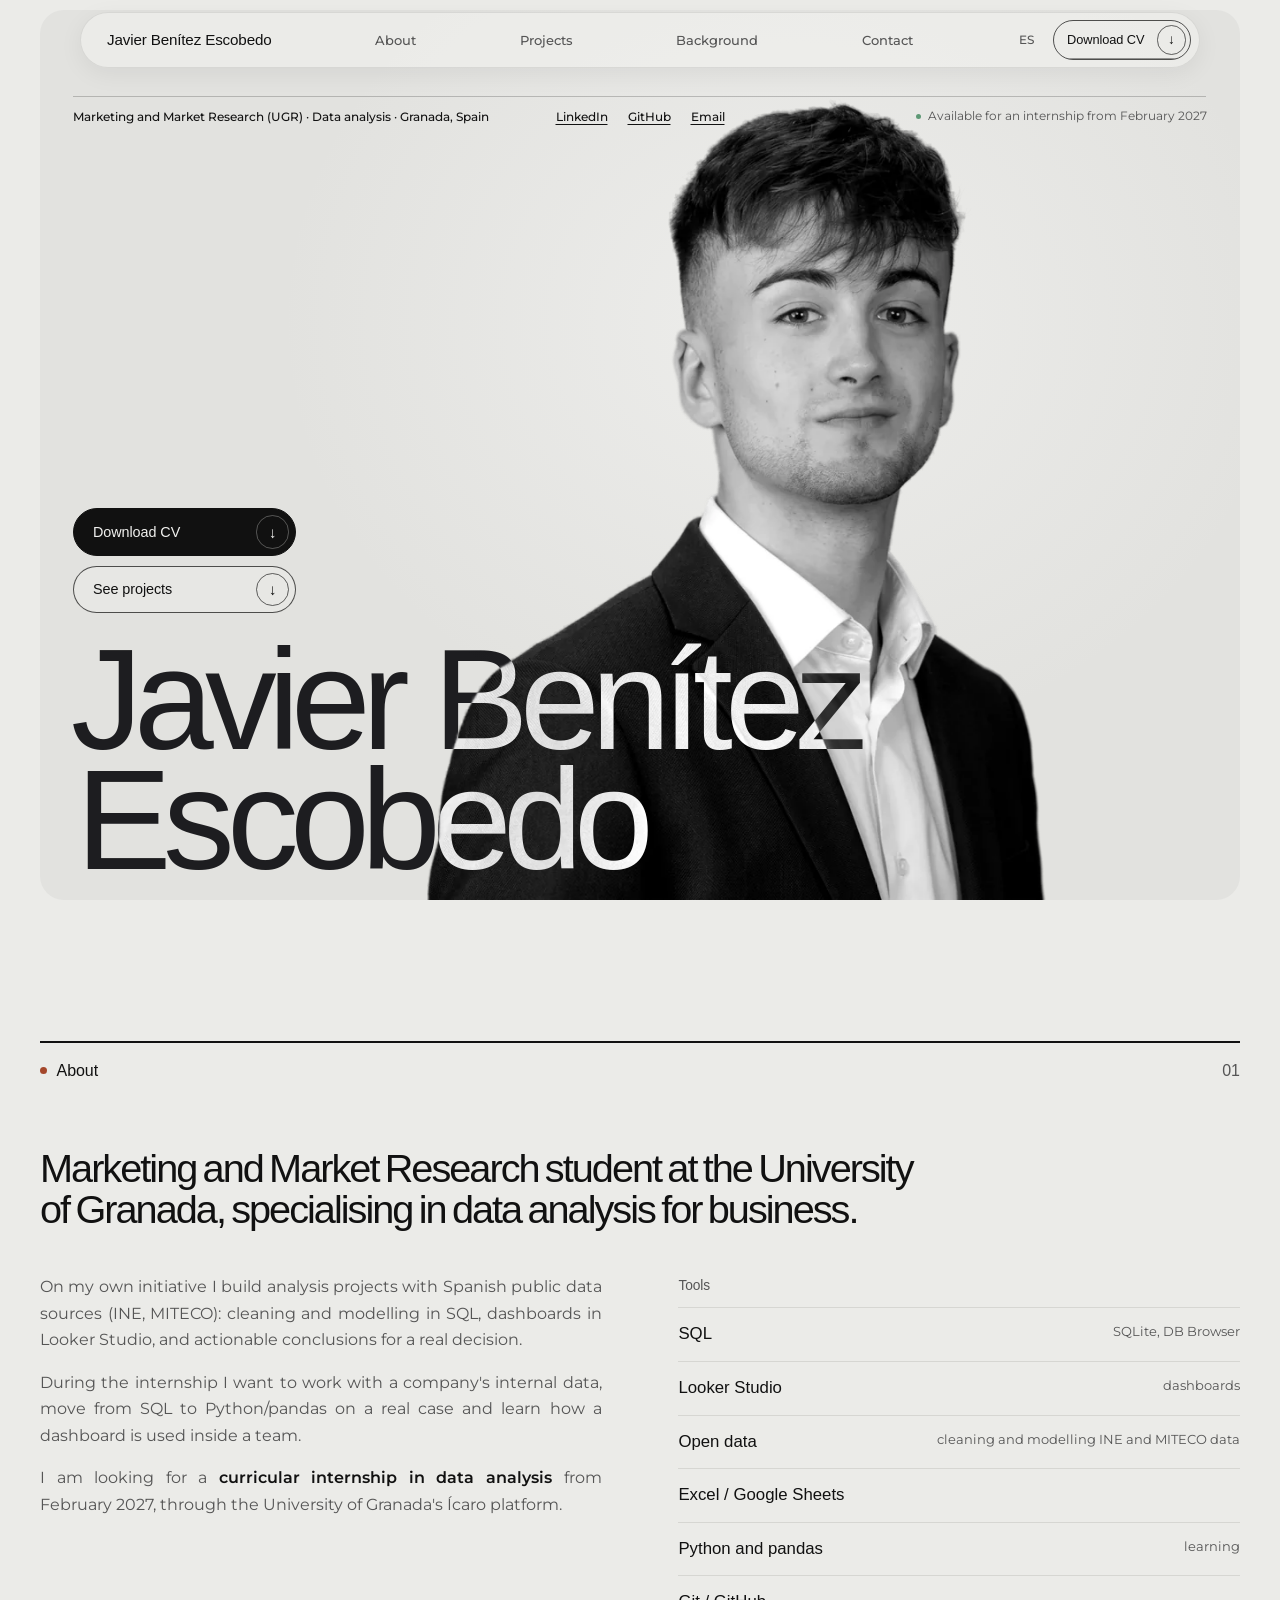
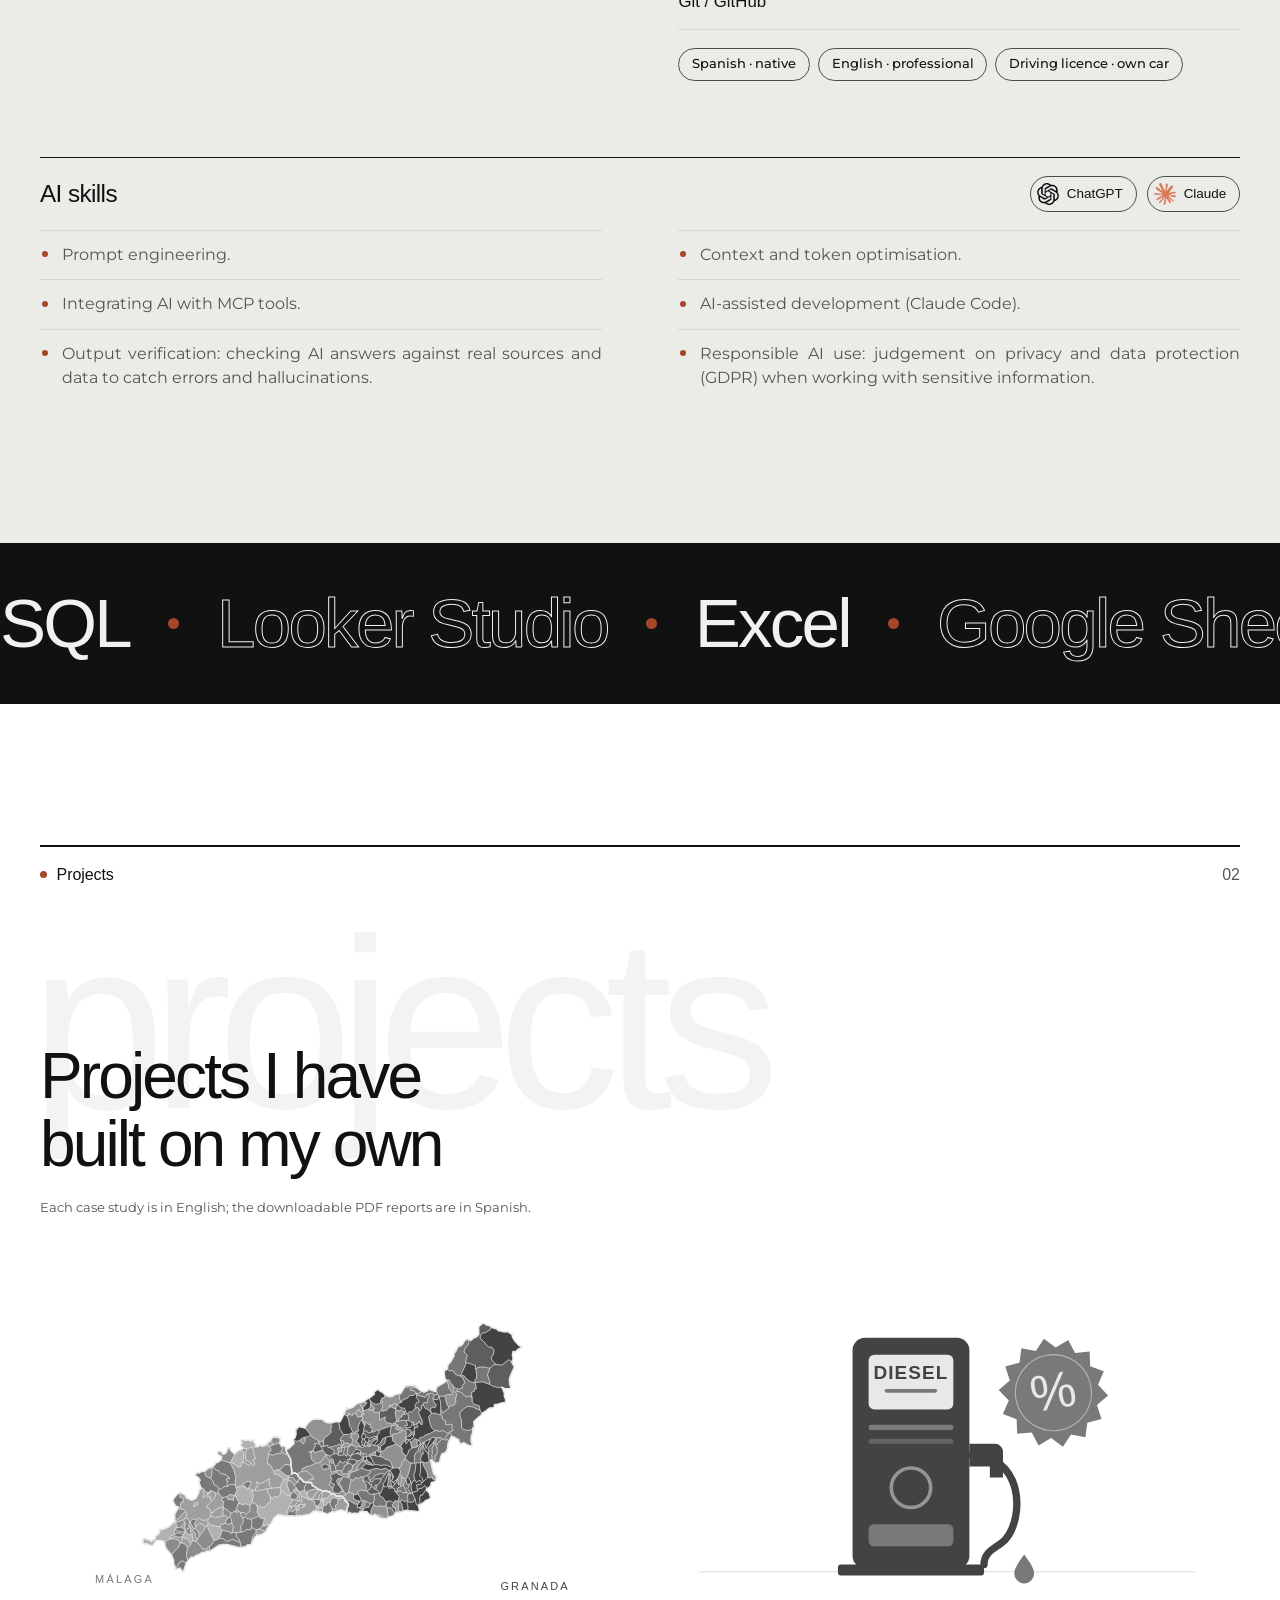
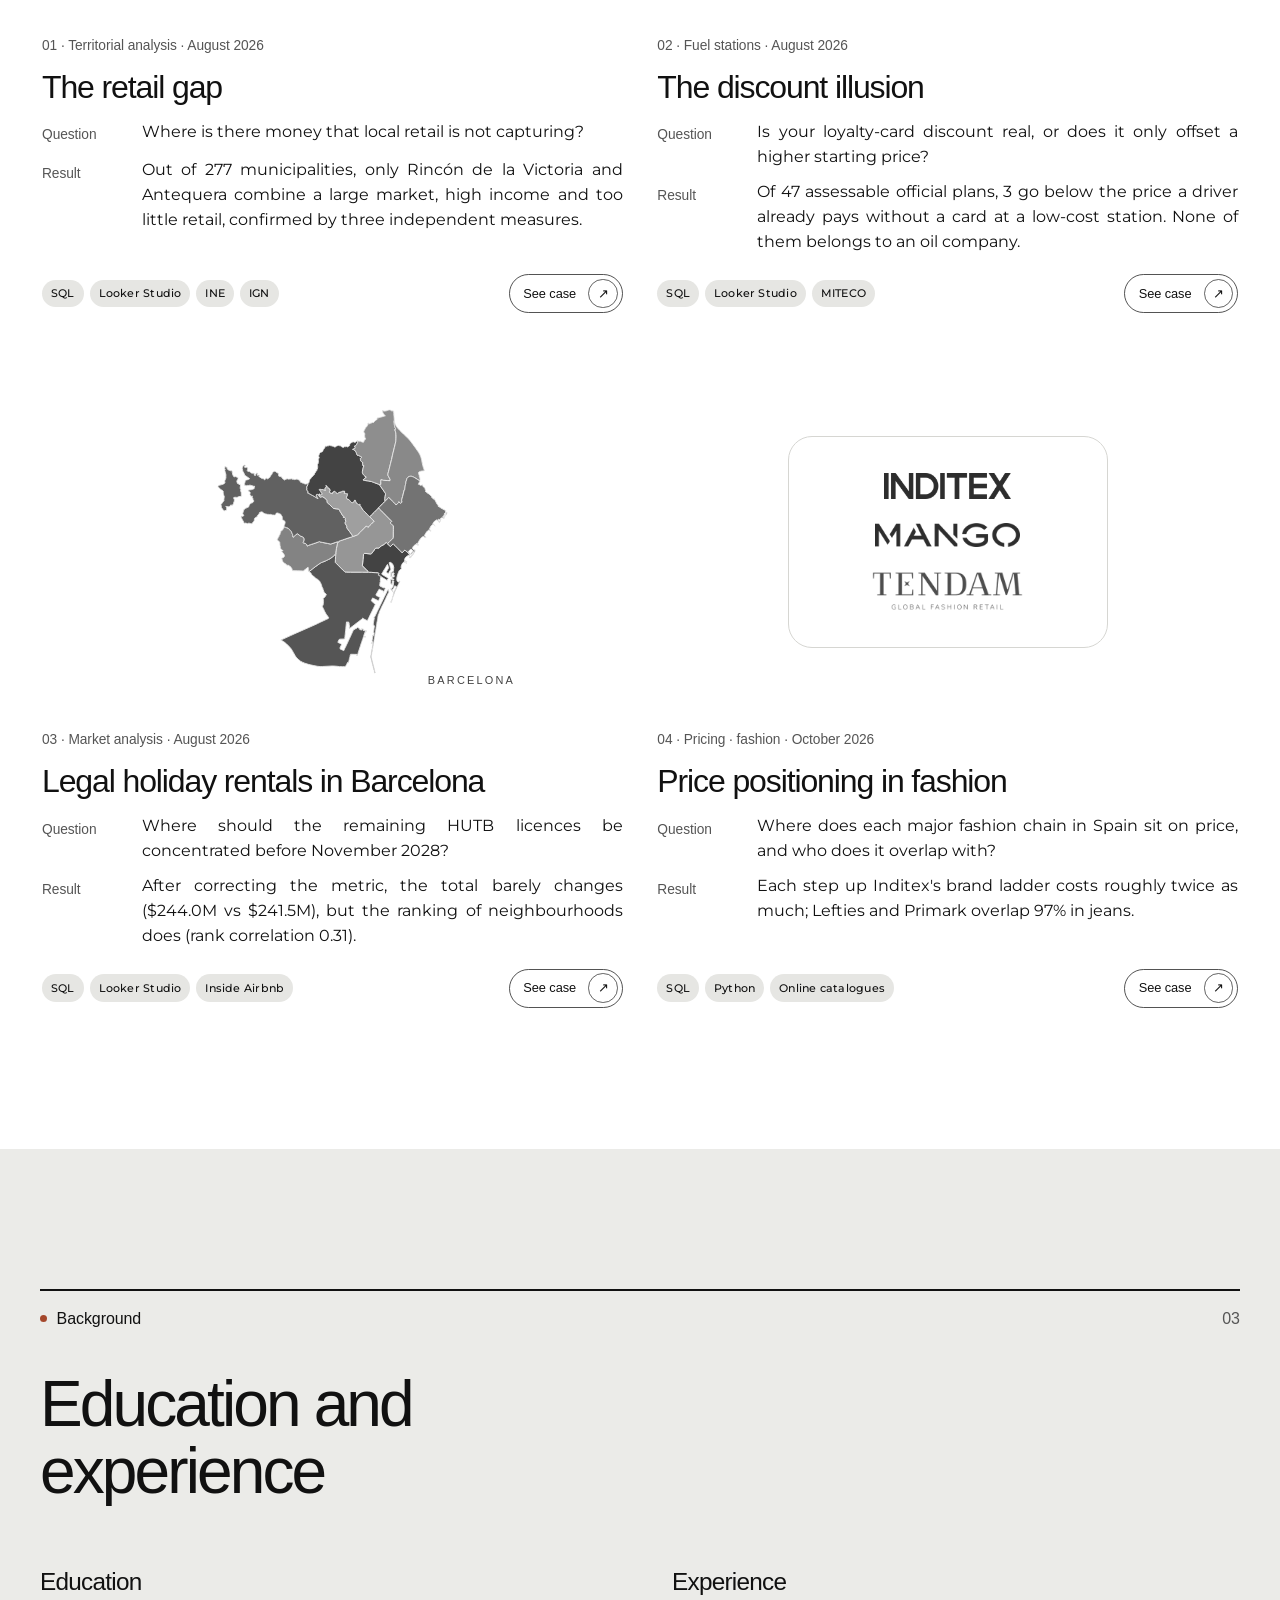
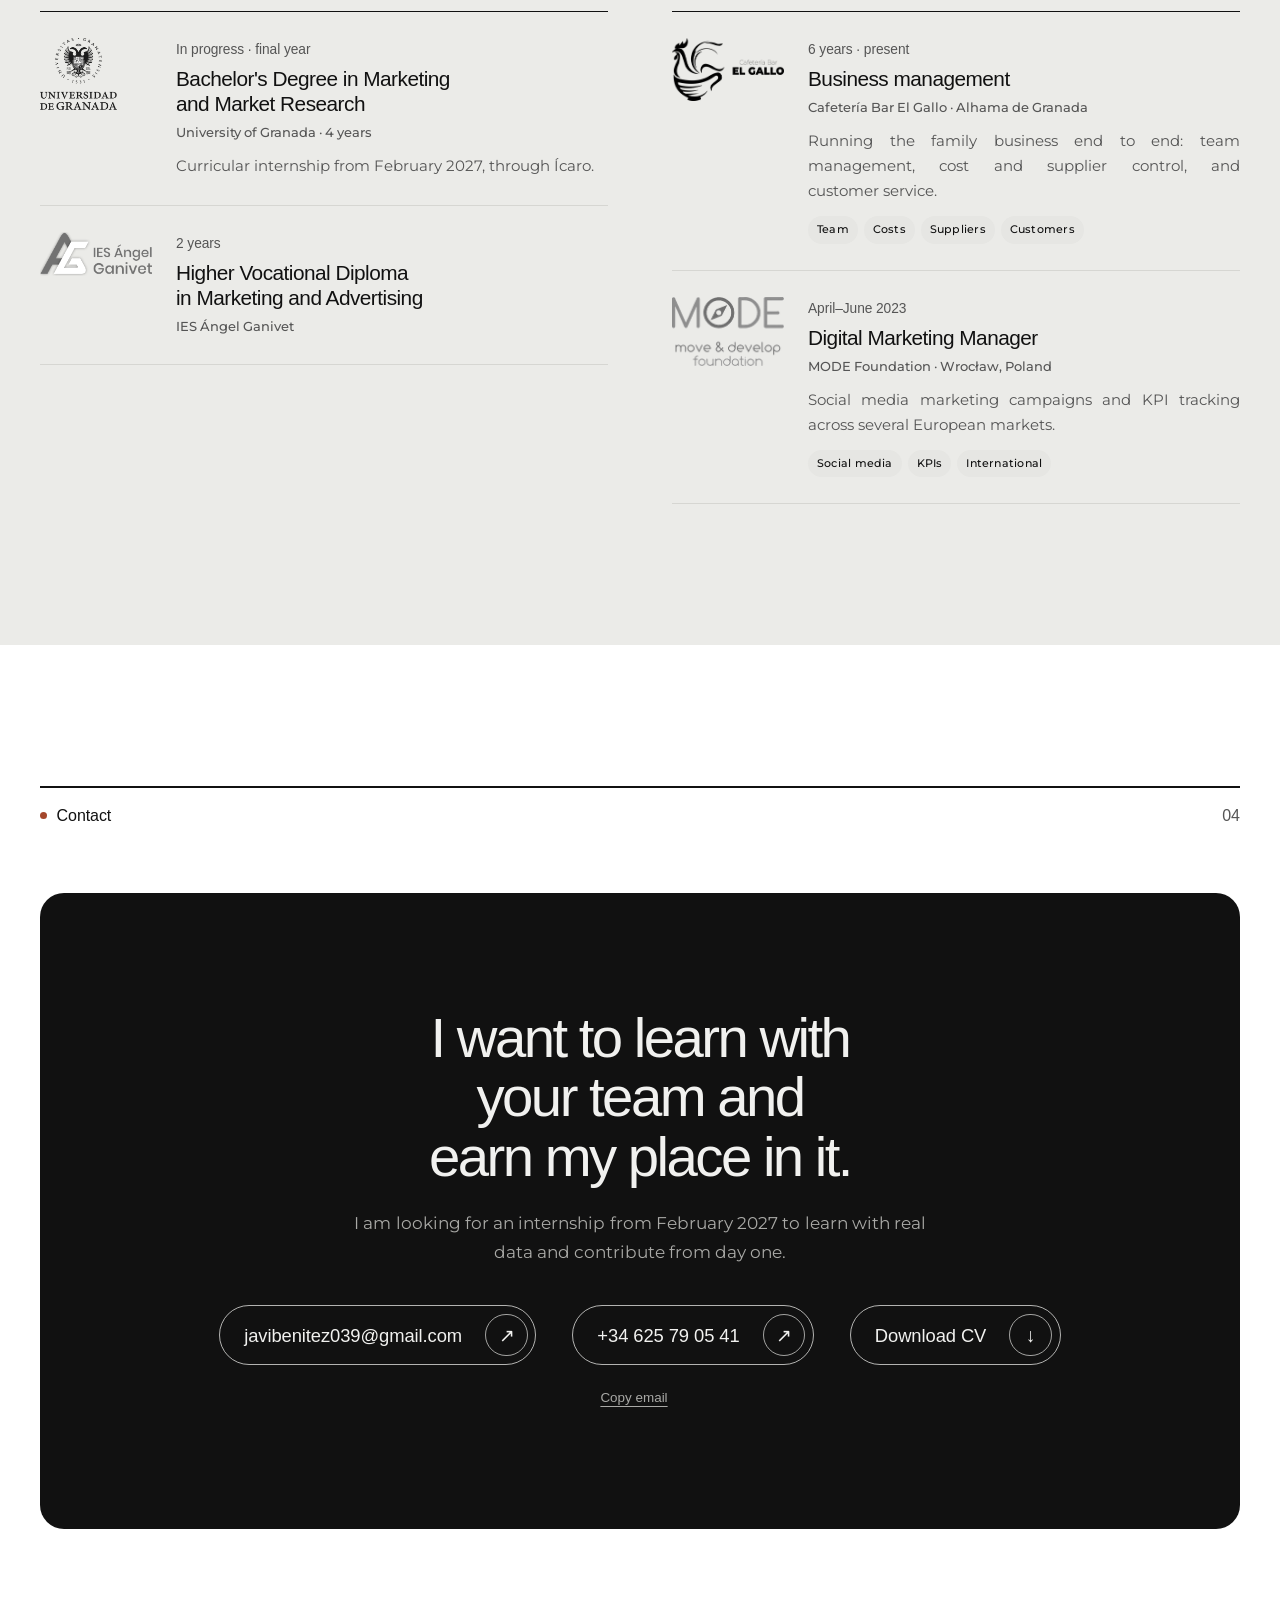
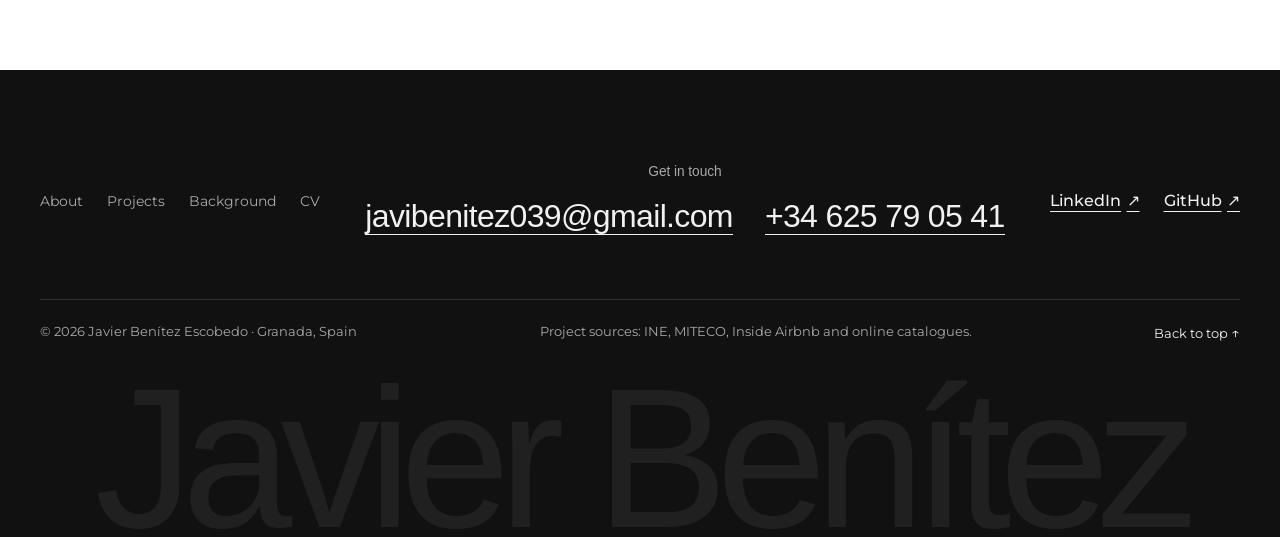
==== commit 06d5eeeb: "Añadir el apartado «Habilidades con IA» en Sobre mí (ES y EN), con ChatGPT y Claude Co-Authored-By: " ====
--- a/site/en/index.html
+++ b/site/en/index.html
@@ -30,7 +30,7 @@
 
   <link rel="preload" href="../assets/fonts/montserrat-latin.woff2" as="font" type="font/woff2" crossorigin>
   <link rel="preload" as="image" href="../assets/img/javier-benitez-recorte-700.webp" imagesrcset="../assets/img/javier-benitez-recorte-700.webp 700w, ../assets/img/javier-benitez-recorte-900.webp 900w, ../assets/img/javier-benitez-recorte-1200.webp 1200w" imagesizes="(max-width: 600px) 100vw, (max-width: 860px) 52vw, 46vw" fetchpriority="high">
-  <link rel="stylesheet" href="../css/styles.css?v=10">
+  <link rel="stylesheet" href="../css/styles.css?v=11">
   <script>document.documentElement.classList.add('js');addEventListener('load',function(){if(!window.__jbReady)document.documentElement.classList.remove('js')})</script>
 
   <script type="application/ld+json">
@@ -48,7 +48,7 @@
       { "@type": "CollegeOrUniversity", "name": "Universidad de Granada" },
       { "@type": "EducationalOrganization", "name": "IES Ángel Ganivet" }
     ],
-    "knowsAbout": ["Data analysis", "SQL", "SQLite", "Looker Studio", "Market research", "Open data"],
+    "knowsAbout": ["Data analysis", "SQL", "SQLite", "Looker Studio", "Market research", "Open data", "Prompt engineering", "Claude Code"],
     "knowsLanguage": ["es", "en"],
     "sameAs": [
       "https://www.linkedin.com/in/javierbenitezescobedo",
@@ -136,6 +136,24 @@
               <span class="pill">Driving licence · own car</span>
             </div>
           </div>
+        </div>
+
+        <div class="ai-skills reveal">
+          <div class="ai-skills__head">
+            <h3 class="ai-skills__title">AI skills</h3>
+            <ul class="ai-skills__models" aria-label="AI models I work with">
+              <li><img src="../assets/img/logos/chatgpt.webp" width="128" height="128" loading="lazy" decoding="async" alt=""><span>ChatGPT</span></li>
+              <li><img src="../assets/img/logos/claude.webp" width="128" height="128" loading="lazy" decoding="async" alt=""><span>Claude</span></li>
+            </ul>
+          </div>
+          <ul class="ai-skills__list">
+            <li>Prompt engineering.</li>
+            <li>Context and token optimisation.</li>
+            <li>Integrating AI with MCP tools.</li>
+            <li>AI-assisted development (Claude Code).</li>
+            <li>Output verification: checking AI answers against real sources and data to catch errors and hallucinations.</li>
+            <li>Responsible AI use: judgement on privacy and data protection (GDPR) when working with sensitive information.</li>
+          </ul>
         </div>
       </div>
     </section>
@@ -349,6 +367,6 @@
     <p class="footer__name" aria-hidden="true" data-text="Javier Benítez"></p>
   </footer>
 
-  <script src="../js/main.js?v=10" defer></script>
+  <script src="../js/main.js?v=11" defer></script>
 </body>
 </html>
--- a/site/css/styles.css
+++ b/site/css/styles.css
@@ -3,6 +3,25 @@
    Hoja única. Orden: tokens → base → utilidades → componentes → cabecera
    → portada → caso de estudio → pie → responsive → movimiento.
    ========================================================================== */
+
+/* ---------- Fuentes autoalojadas ----------
+   Montserrat (SIL OFL 1.1, licencia en assets/fonts/OFL-Montserrat.txt), variable 400–600.
+   Antes se pedía a Google Fonts: eso bloqueaba el primer pintado (~0,9 s en móvil)
+   y enviaba la IP de cada visitante a Google. El archivo latino cubre todo el castellano
+   y el inglés; el segundo solo contiene «Ł ł» (Wrocław) y pesa 3 KB.
+   Helvetica no se puede autoalojar (licencia comercial): se usa la del sistema. */
+@font-face {
+  font-family: "Montserrat";
+  src: url("../assets/fonts/montserrat-latin.woff2") format("woff2");
+  font-weight: 400 600; font-style: normal; font-display: swap;
+  unicode-range: U+0000-00FF, U+0131, U+0152-0153, U+02BB-02BC, U+02C6, U+02DA, U+02DC, U+0304, U+0308, U+0329, U+2000-206F, U+20AC, U+2122, U+2191, U+2193, U+2212, U+2215, U+FEFF, U+FFFD;
+}
+@font-face {
+  font-family: "Montserrat";
+  src: url("../assets/fonts/montserrat-latin-ext-l.woff2") format("woff2");
+  font-weight: 400 600; font-style: normal; font-display: swap;
+  unicode-range: U+0141-0142;
+}
 
 /* ---------- Tokens ---------- */
 :root {
@@ -787,3 +806,202 @@
   .marquee__list { flex-wrap: wrap; row-gap: 12px; }
   .marquee__list[aria-hidden="true"] { display: none; }
 }
+
+/* ==========================================================================
+   Ronda 5 · Pulido final (accesibilidad, móvil, casos de estudio, impresión)
+   Todo lo de este bloque es aditivo: no cambia textos ni la dirección visual.
+   ========================================================================== */
+
+/* Texto solo para lectores de pantalla (p. ej. «se abre en una pestaña nueva») */
+.visually-hidden {
+  position: absolute !important; width: 1px; height: 1px; padding: 0; margin: -1px;
+  overflow: hidden; clip: rect(0 0 0 0); clip-path: inset(50%); white-space: nowrap; border: 0;
+}
+
+/* Palabras gigantes decorativas: el texto vive en data-text y se pinta con CSS,
+   así no cuenta como contenido (ni para lectores de pantalla ni para el contraste). */
+.ghost::before, .footer__name::before { content: attr(data-text); }
+
+/* Teléfonos: nunca partidos en dos líneas */
+a[href^="tel:"] { white-space: nowrap; }
+
+/* Justificado: la disponibilidad del hero y los textos centrados van sin justificar ni guiones */
+.hero__status, .summary dt, .case-hero__actions, .to-top { text-align: left; -webkit-hyphens: manual; hyphens: manual; }
+.cta p { -webkit-hyphens: manual; hyphens: manual; }
+
+/* Hero entre 861 y 1200 px: el retrato no sube hasta la fila de datos
+   (a 1024 px el pelo tapaba «Disponible para prácticas…») */
+@media (min-width: 861px) and (max-width: 1200px) {
+  .hero__photo { height: min(90%, calc(100% - var(--header-h) - 64px)); }
+}
+
+/* Embudo: mientras la barra final se rellena, la cifra va en oscuro (si no, blanco sobre gris claro) */
+@media (prefers-reduced-motion: no-preference) {
+  .js .funnel:not(.is-in) li:last-child .funnel__bar b { color: var(--ink); }
+  .js .funnel li:last-child .funnel__bar b { transition: color .3s ease .7s; }
+}
+
+/* ---------- Pie ---------- */
+.footer__top { grid-template-columns: auto minmax(0, 1fr) auto; }     /* los enlaces del pie ya no se parten */
+.footer__nav ul { flex-wrap: nowrap; }
+.to-top { color: var(--on-dark-2); text-decoration: none; white-space: nowrap; }
+.to-top:hover { color: var(--accent-on-dark); }
+.to-top span { font-size: 1.15em; }
+@media (max-width: 960px) {
+  .footer__top { grid-template-columns: 1fr; }
+  .footer__nav ul { flex-wrap: wrap; }
+}
+@media (max-width: 600px) {
+  .footer__contact { display: flex; flex-direction: column; align-items: center; gap: 10px; }
+  .footer__contact p { margin: 0; }
+  .footer__contact a + a { margin-left: 0; }
+}
+
+/* ---------- Trayectoria en móvil: el logo arriba y el texto a todo el ancho
+   (con la columna estrecha, el justificado dejaba huecos enormes) ---------- */
+@media (max-width: 600px) {
+  .cv-item { grid-template-columns: minmax(0, 1fr); gap: 12px; }
+  .cv-item__logo img { max-width: 120px; max-height: 40px; }
+}
+
+/* ---------- Casos de estudio ---------- */
+
+/* Resumen al principio: pregunta, resultado y herramientas en 10 segundos */
+.case-body > #resumen { padding-bottom: 22px; margin-bottom: 12px; }   /* la propia sección es la tarjeta */
+.case-body > #resumen + section { border-top: 0; padding-top: 0; }
+.summary { background: var(--surface); border-radius: var(--r-md); padding: 22px 24px; }
+.case-body .summary__title {
+  font-size: var(--fs-label); font-weight: 500; letter-spacing: -0.005em; color: var(--accent);
+  margin: 0 0 12px;
+}
+.summary__list { margin: 0; display: grid; gap: 12px; }
+.summary__list > div { display: grid; grid-template-columns: 168px minmax(0, 1fr); gap: 16px; padding-top: 12px; border-top: 1px solid var(--line); }
+.summary__list > div:first-child { padding-top: 0; border-top: 0; }
+.summary__list dt { font-family: var(--font-display); font-size: var(--fs-label); font-weight: 500; color: var(--ink-2); padding-top: .15em; }
+.summary__list dd { margin: 0; color: var(--ink); line-height: 1.6; }
+
+/* Acciones rápidas bajo el subtítulo: solo cuando la ficha deja de estar al lado */
+.case-hero__actions { display: none; }
+
+/* La ficha fija nunca más alta que la pantalla (en portátiles se cortaba el índice) */
+@media (min-width: 1081px) {
+  .ficha { max-height: calc(100vh - var(--header-h) - 32px); overflow-y: auto; overscroll-behavior: contain; scrollbar-width: thin; }
+}
+/* En una columna, primero el contenido y la ficha al final, como anexo */
+@media (max-width: 1080px) {
+  .case-hero__actions { display: flex; flex-wrap: wrap; gap: 10px; margin-top: 24px; }
+  .case-body { order: 1; }
+  .ficha { order: 2; }
+}
+@media (max-width: 600px) {
+  .summary, .case-body > #resumen { padding: 18px; }
+  .summary__list > div { grid-template-columns: minmax(0, 1fr); gap: 2px; }
+}
+
+/* Un apartado que empieza con un recuadro no suma el margen del recuadro */
+.case-body > section > .callout:first-child { margin-top: 0; }
+
+/* Tablas anchas: sombra lateral que indica que hay más columnas al deslizar */
+.table-wrap {
+  background:
+    linear-gradient(to right, var(--surface) 30%, rgba(255, 255, 255, 0)) left center / 40px 100% no-repeat local,
+    linear-gradient(to left, var(--surface) 30%, rgba(255, 255, 255, 0)) right center / 40px 100% no-repeat local,
+    radial-gradient(farthest-side at 0 50%, rgba(17, 17, 17, .16), rgba(17, 17, 17, 0)) left center / 14px 100% no-repeat scroll,
+    radial-gradient(farthest-side at 100% 50%, rgba(17, 17, 17, .16), rgba(17, 17, 17, 0)) right center / 14px 100% no-repeat scroll,
+    var(--surface);
+}
+
+/* Gráficos de los informes: se amplían en un visor sin salir de la página */
+.figure a { cursor: zoom-in; }
+.lightbox {
+  width: 100vw; height: 100vh; max-width: none; max-height: none; margin: 0; padding: 0; border: 0;
+  background: transparent; color: var(--on-dark); overflow: hidden;
+}
+.lightbox::backdrop { background: rgba(17, 17, 17, .9); }
+.lightbox__fig {
+  margin: 0; height: 100%; display: grid; place-items: center; align-content: center; gap: 14px;
+  padding: 64px clamp(12px, 3vw, 40px) 24px;
+}
+.lightbox__fig img {
+  max-width: min(1600px, 100%); max-height: calc(100vh - 170px); width: auto; height: auto;
+  border-radius: var(--r-sm); background: #fff;
+}
+.lightbox__cap { max-width: 900px; color: var(--on-dark-2); font-size: var(--fs-small); text-align: center; }
+.lightbox__cap b { color: var(--on-dark); }
+.lightbox__bar { position: absolute; top: 14px; right: 14px; left: 14px; display: flex; justify-content: flex-end; gap: 10px; }
+.lightbox__bar .btn { --btn-fg: var(--on-dark); --btn-fill: var(--on-dark); --btn-fg-hover: var(--ink); }
+.lightbox__bar .btn::after { content: "×"; }
+.lightbox__bar .lightbox__open::after { content: "↗"; }
+
+/* ---------- Contacto: copiar el email (muchos reclutadores usan correo web y el mailto no abre nada) ---------- */
+.copy-email-row { display: flex; justify-content: center; align-items: center; gap: 12px; margin-top: 18px; min-height: 1.6em; }
+.copy-email {
+  appearance: none; border: 0; background: none; cursor: pointer; padding: 4px 2px;
+  font: inherit; font-family: var(--font-display); font-size: var(--fs-small); font-weight: 500;
+  color: var(--on-dark-2); text-decoration: underline; text-underline-offset: .3em;
+}
+.copy-email:hover, .copy-email:focus-visible { color: var(--on-dark); }
+.copy-email__status { color: var(--accent-on-dark); font-size: var(--fs-small); }
+
+/* ==========================================================================
+   Impresión / Guardar como PDF: todo visible, sin animaciones ni bloques oscuros
+   ========================================================================== */
+@media print {
+  @page { margin: 14mm; }
+  html { scroll-behavior: auto; }
+  body { background: #fff; color: #111; font-size: 10.5pt; }
+  *, *::before, *::after { animation: none !important; transition: none !important; }
+  .site-header, .skip-link, .marquee, .hero__actions, .case-hero__actions, .case-nav, .ficha__toc,
+  .ghost, .footer__name, .to-top, .copy-email-row, .lightbox, .nav-toggle { display: none !important; }
+  .js .reveal, .reveal { opacity: 1 !important; transform: none !important; }
+  .js .funnel__bar span { transform: none !important; }
+  .hero { padding: 0; }
+  .hero__stage { height: auto; overflow: visible; background: none; border-radius: 0; display: grid; gap: 4mm; }
+  .hero__top, .hero__photo, .hero__name { position: static; transform: none; }
+  .hero__top { inset: auto; padding-top: 0; }
+  .hero__top::before { display: none; }
+  .hero__photo { height: 60mm; width: auto; margin: 0; order: -1; }
+  .hero__name { color: #111 !important; mix-blend-mode: normal !important; font-size: 36pt; }
+  .hero__name, .js .hero__name:not(.is-split) { visibility: visible !important; }
+  .hero__name .ch { opacity: 1 !important; transform: none !important; filter: none !important; }
+  .band, .section { background: #fff !important; padding-block: 8mm !important; }
+  .cta, .conclusion, .formula, .site-footer { background: #fff !important; color: #111 !important; border: 1px solid #ccc; }
+  .cta *, .conclusion *, .formula *, .site-footer * { color: #111 !important; }
+  .btn { border-color: #111 !important; }
+  .btn::after { display: none; }
+  .case-layout { grid-template-columns: minmax(0, 1fr); }
+  .ficha { position: static; max-height: none; overflow: visible; border: 1px solid #ddd; }
+  .funnel__bar { border: 1px solid #ccc; }
+  .funnel li:last-child .funnel__bar span { background: #BDBDB8 !important; }
+  .funnel li:last-child .funnel__bar b { color: #111 !important; }
+  .project, .figure, .kpi, .group, .callout, .cv-item, .summary, table, .funnel li { break-inside: avoid; }
+  h2, h3 { break-after: avoid; }
+  a[href^="http"]:not(.btn)::after { content: " (" attr(href) ")"; font-size: 8pt; color: #555; }
+}
+
+/* ==========================================================================
+   Sobre mí · Habilidades con IA (con los modelos con los que trabaja)
+   ========================================================================== */
+.ai-skills { margin-top: clamp(48px, 6vw, 88px); padding-top: 18px; border-top: 1px solid var(--ink); }
+.ai-skills__head { display: flex; flex-wrap: wrap; justify-content: space-between; align-items: center; gap: 14px 24px; margin-bottom: 18px; }
+.ai-skills__title { font-size: var(--fs-h3); letter-spacing: -0.025em; }
+.ai-skills__models { display: flex; gap: 10px; list-style: none; margin: 0; padding: 0; }
+.ai-skills__models li {
+  display: inline-flex; align-items: center; gap: .55em;
+  padding: .4em .95em .4em .5em; border-radius: 999px;
+  border: 0.6px solid color-mix(in srgb, var(--ink) 72%, transparent);
+  font-family: var(--font-display); font-size: var(--fs-small); font-weight: 500;
+}
+.ai-skills__models img { width: 22px; height: 22px; }
+.ai-skills__list {
+  list-style: none; margin: 0; padding: 0;
+  display: grid; grid-template-columns: repeat(2, minmax(0, 1fr)); column-gap: clamp(32px, 6vw, 96px);
+}
+.ai-skills__list li {
+  position: relative; padding: 12px 0 12px 22px; border-top: 1px solid var(--line);
+  color: var(--ink-2); line-height: 1.55;
+}
+.ai-skills__list li::before { content: ""; position: absolute; left: 2px; top: 1.3em; width: 6px; height: 6px; border-radius: 50%; background: var(--accent); }
+@media (max-width: 760px) {
+  .ai-skills__list { grid-template-columns: minmax(0, 1fr); }
+}
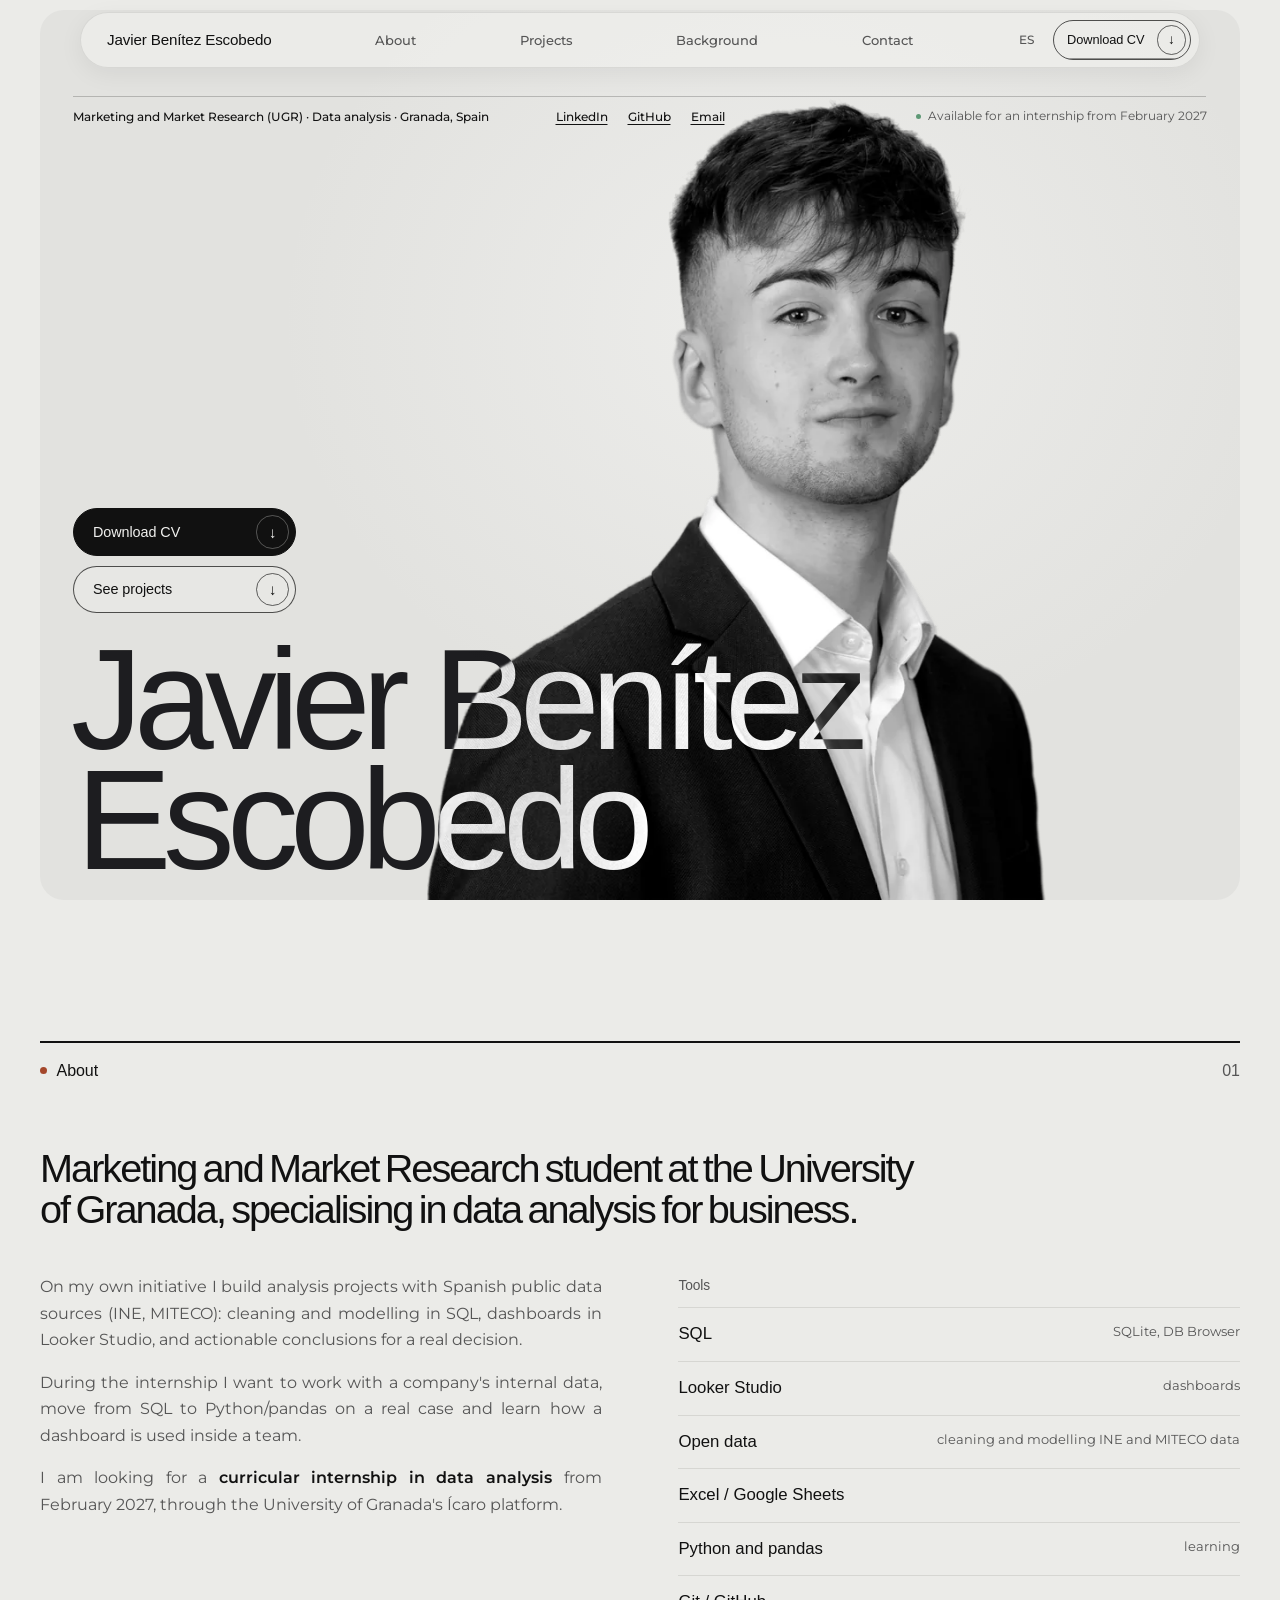
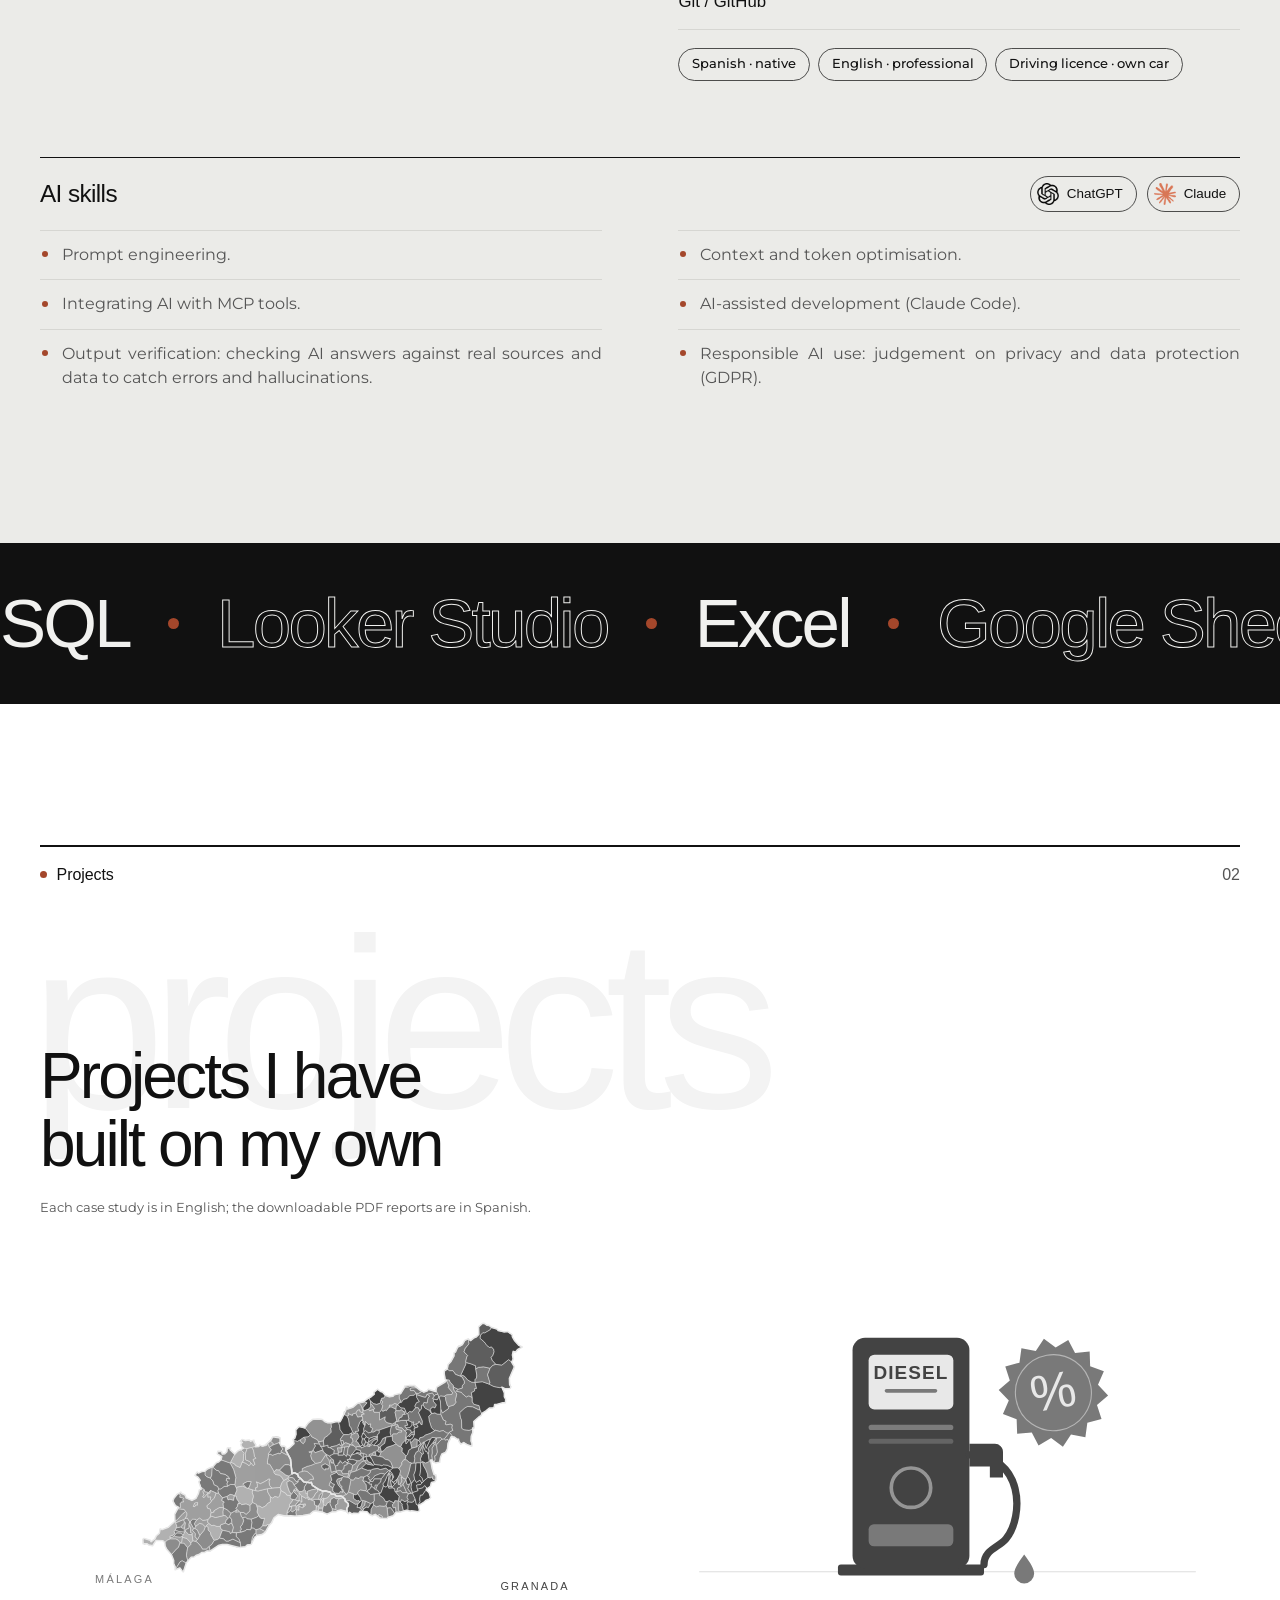
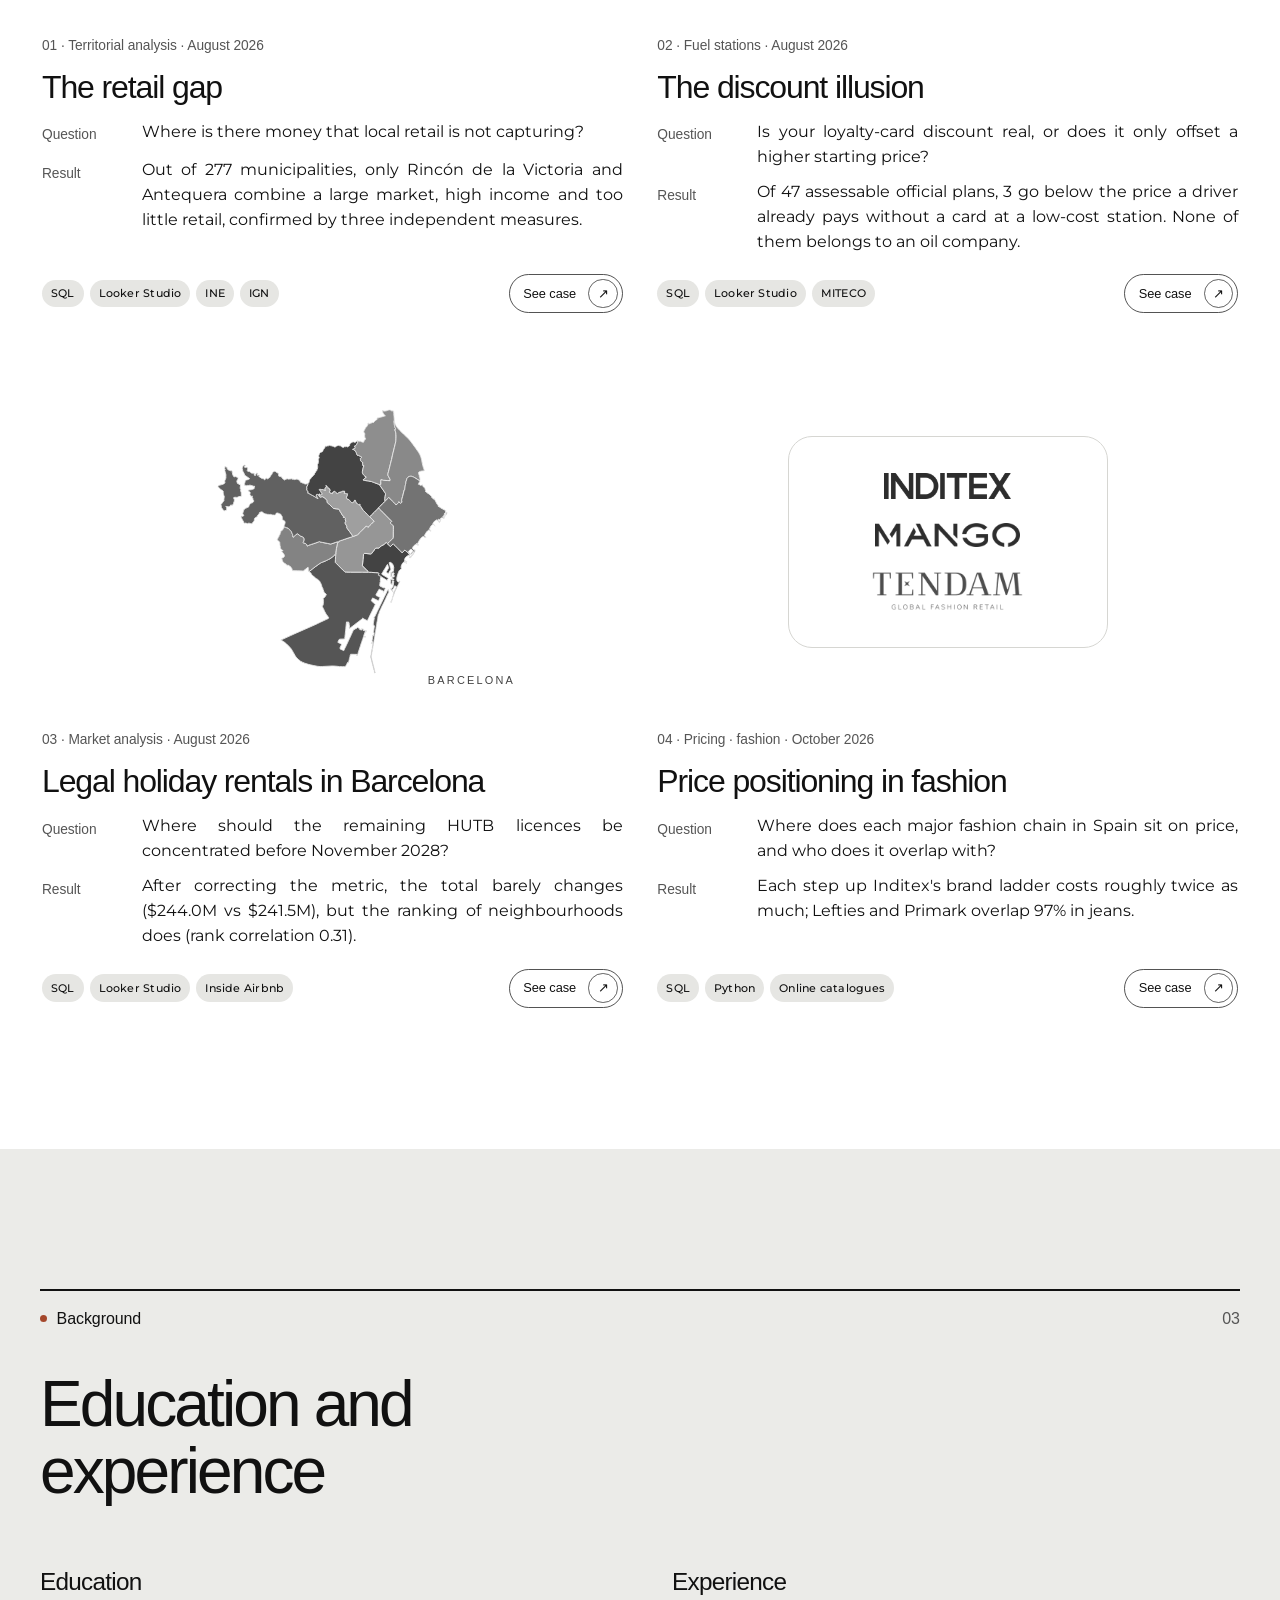
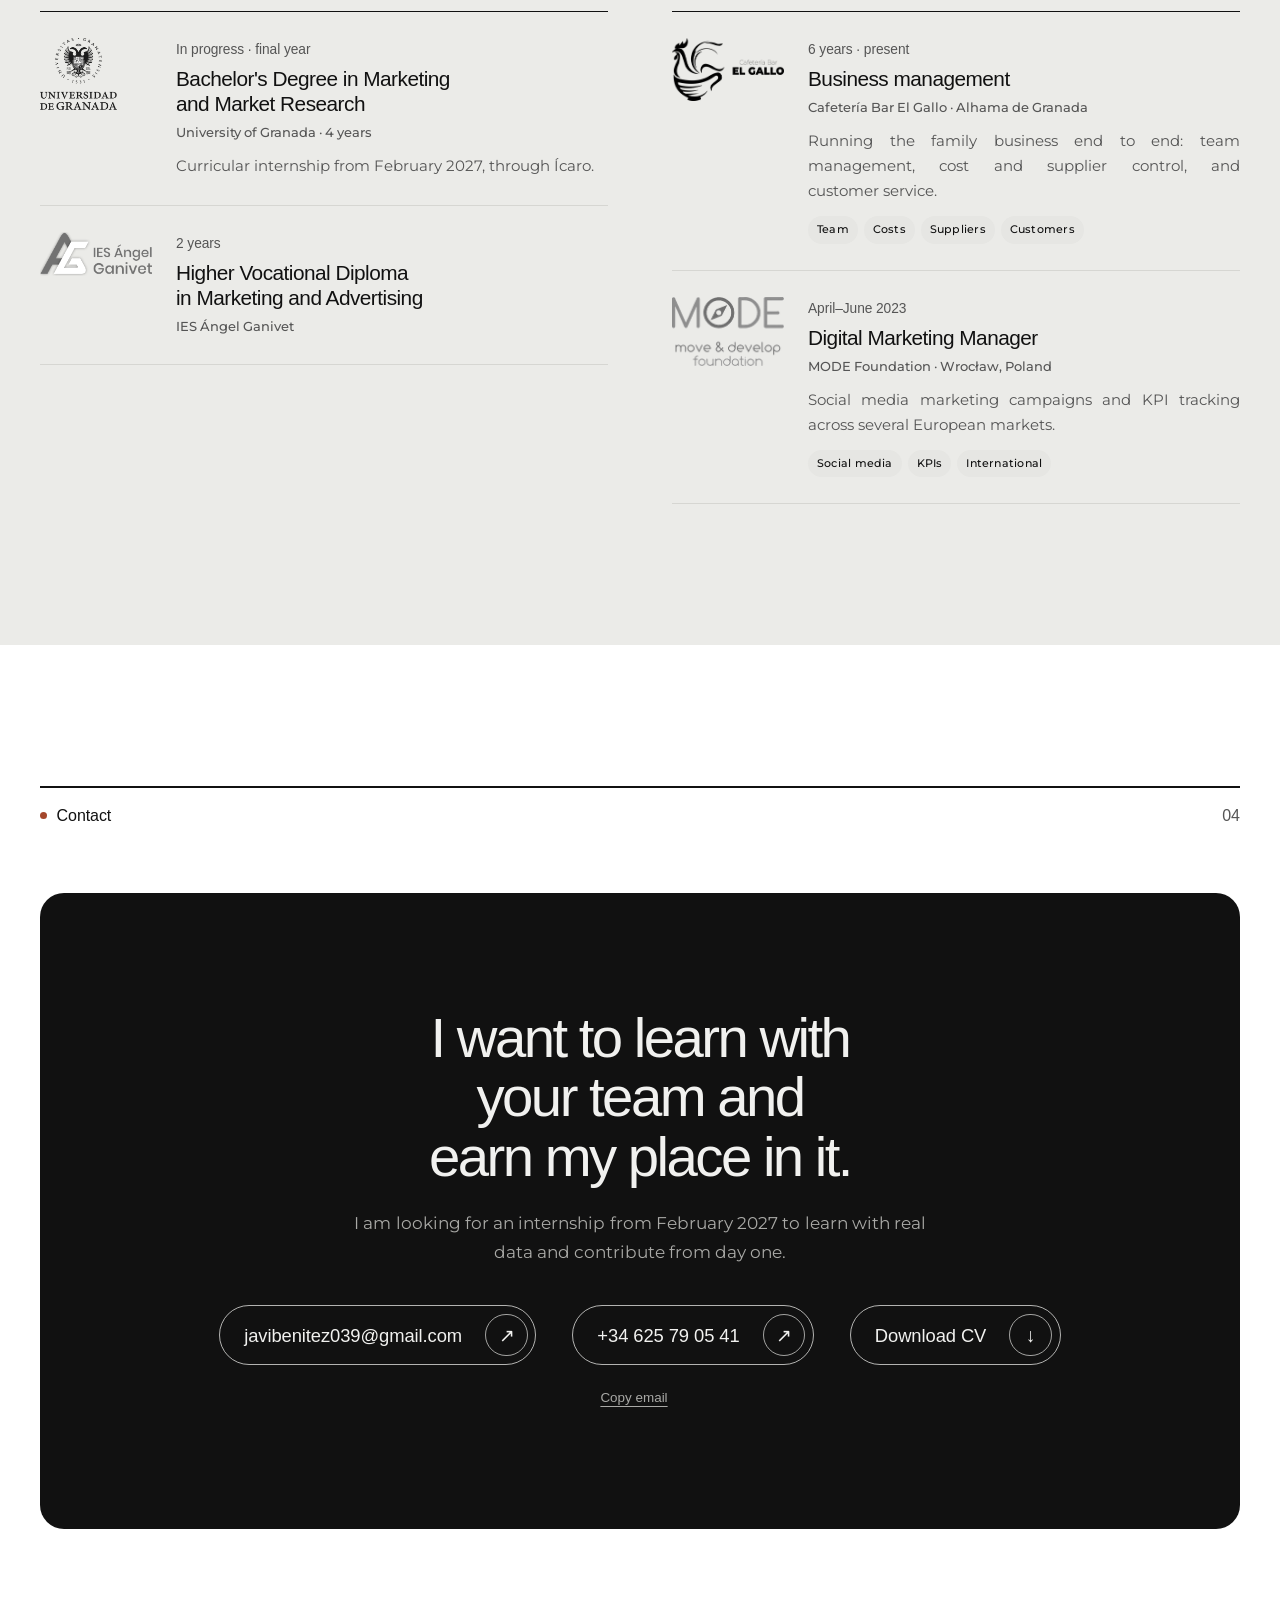
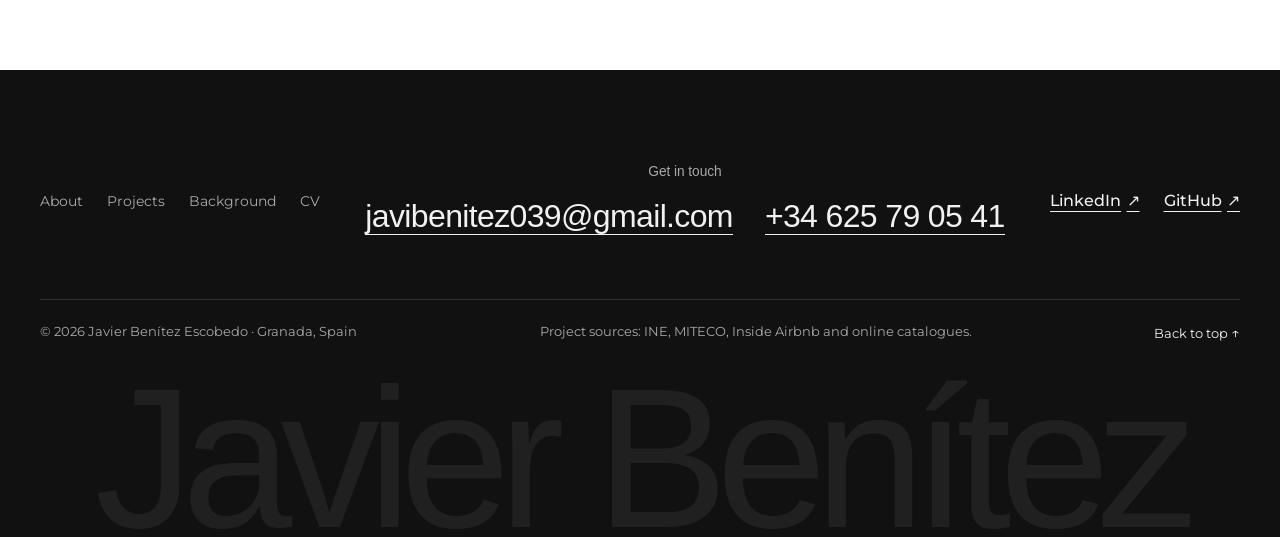
==== commit c207438f: "Acortar la línea de uso responsable de la IA (sin «al trabajar con información sensible») Co-Authore" ====
--- a/site/en/index.html
+++ b/site/en/index.html
@@ -152,7 +152,7 @@
             <li>Integrating AI with MCP tools.</li>
             <li>AI-assisted development (Claude Code).</li>
             <li>Output verification: checking AI answers against real sources and data to catch errors and hallucinations.</li>
-            <li>Responsible AI use: judgement on privacy and data protection (GDPR) when working with sensitive information.</li>
+            <li>Responsible AI use: judgement on privacy and data protection (GDPR).</li>
           </ul>
         </div>
       </div>
